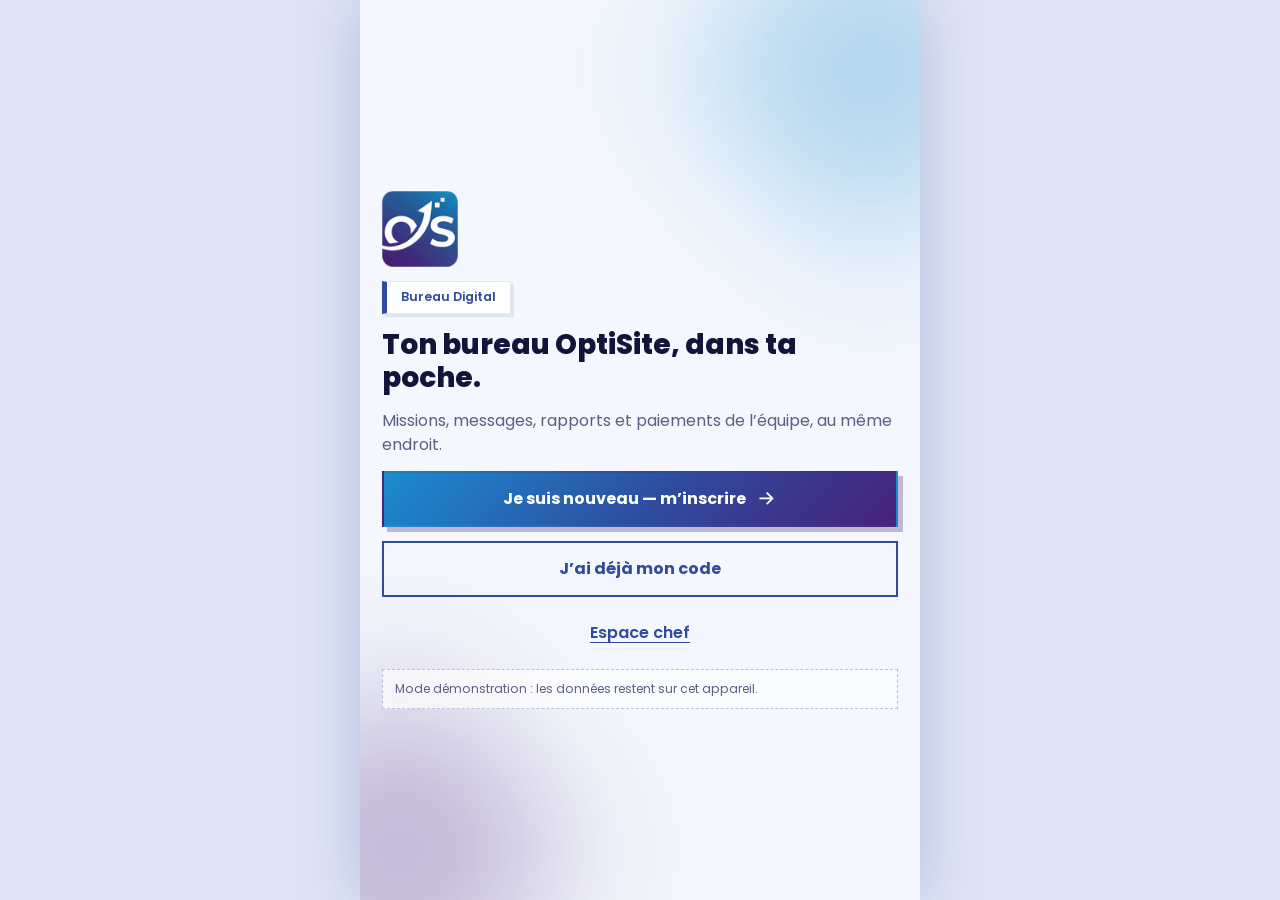
==== bureau.html @ 3567a72a "Create bureau.html" ====
<!doctype html>
<html lang="fr">
<head>
<meta charset="utf-8">
<meta name="viewport" content="width=device-width, initial-scale=1, viewport-fit=cover">
<meta name="theme-color" content="#2f4a9e">
<meta name="apple-mobile-web-app-capable" content="yes">
<meta name="mobile-web-app-capable" content="yes">
<meta name="apple-mobile-web-app-status-bar-style" content="default">
<meta name="apple-mobile-web-app-title" content="Bureau">
<title>Bureau Digital — OptiSite</title>
<link rel="manifest" href="bureau-manifest.json">
<link rel="icon" type="image/png" href="icon-192.png">
<link rel="apple-touch-icon" href="apple-touch-icon.png">
<link rel="preconnect" href="https://fonts.googleapis.com">
<link rel="preconnect" href="https://fonts.gstatic.com" crossorigin>
<link href="https://fonts.googleapis.com/css2?family=Poppins:wght@400;500;600;700;800&display=swap" rel="stylesheet">
<style>
:root{
  --blue:#1b8ccf;--indigo:#2f4a9e;--purple:#47217a;--white:#fff;
  --bg:#f4f7fd;--text:#12153a;--muted:#5a6082;--line:#e3e8f4;
  --ok:#16a34a;--bad:#dc2626;--pink:#e11d48;
  --grad:linear-gradient(135deg,var(--blue) 0%,var(--indigo) 55%,var(--purple) 100%);
  --nav-h:64px;
}
*,*::before,*::after{box-sizing:border-box;margin:0;padding:0;border-radius:0!important;-webkit-tap-highlight-color:transparent}
html,body{height:100%}
body{font-family:"Poppins","Segoe UI",Arial,sans-serif;background:#dfe5f5;color:var(--text);line-height:1.5;overflow:hidden}
button,input,select,textarea{font:inherit;color:inherit}
button{cursor:pointer}
.hide{display:none!important}
svg.i{width:1.3em;height:1.3em;flex:0 0 auto;fill:none;stroke:currentColor;stroke-width:2;stroke-linecap:square;stroke-linejoin:miter}

/* ---------- Cadre de l'application ---------- */
#app{position:fixed;inset:0;max-width:560px;margin:0 auto;background:var(--bg);display:flex;flex-direction:column;overflow:hidden;box-shadow:0 0 60px rgba(47,74,158,.25)}
#root{flex:1;min-height:0;display:flex;flex-direction:column;position:relative}

/* ---------- Écrans d'accueil / connexion ---------- */
.auth{flex:1;overflow-y:auto;padding:28px 22px calc(28px + env(safe-area-inset-bottom));display:flex;flex-direction:column;position:relative}
.auth-in{position:relative;z-index:1;margin:auto 0;display:flex;flex-direction:column;gap:14px}
.mesh{position:absolute;inset:0;overflow:hidden;pointer-events:none}
.blob{position:absolute;filter:blur(70px);opacity:.3;transform:rotate(45deg);animation:float 10s ease-in-out infinite}
.b1{width:280px;height:280px;background:var(--blue);top:-70px;right:-90px}
.b2{width:260px;height:260px;background:var(--purple);bottom:-80px;left:-90px;animation-delay:-4s}
.logo-big{width:76px;height:76px}
.tag{display:inline-block;align-self:flex-start;padding:6px 14px;background:#fff;border:1px solid var(--line);border-left:5px solid var(--indigo);color:var(--indigo);font-weight:600;font-size:.78rem;box-shadow:3px 3px 0 rgba(47,74,158,.1)}
h1{font-size:1.75rem;line-height:1.2;font-weight:800}
.lead{color:var(--muted)}
.demo-note{font-size:.76rem;color:var(--muted);border:1px dashed #b6c0e0;padding:10px 12px;background:rgba(255,255,255,.7)}
.link-btn{background:none;border:0;color:var(--indigo);font-weight:600;padding:10px;text-decoration:underline;text-underline-offset:4px}
.back{align-self:flex-start;background:none;border:0;color:var(--muted);font-weight:600;display:flex;align-items:center;gap:6px;padding:4px 0}
.back svg{transform:rotate(180deg)}

/* ---------- Boutons ---------- */
.btn{position:relative;overflow:hidden;display:inline-flex;align-items:center;justify-content:center;gap:10px;min-height:54px;padding:14px 24px;font-weight:700;font-size:1rem;border:2px solid transparent;text-align:center;transition:transform .15s ease,box-shadow .15s ease,background-size .3s ease,color .25s ease}
.btn-block{width:100%}
.btn-primary{background:var(--grad);color:#fff;box-shadow:5px 5px 0 rgba(71,33,122,.3)}
.btn-ok{background:var(--ok);color:#fff;box-shadow:4px 4px 0 rgba(10,90,40,.3)}
.btn-no{background:#fff;color:var(--bad);border-color:var(--bad);box-shadow:4px 4px 0 rgba(220,38,38,.15)}
.btn-primary:active,.btn-ok:active,.btn-no:active{transform:translate(4px,4px);box-shadow:1px 1px 0 rgba(71,33,122,.3)}
.btn-outline{color:var(--indigo);border-color:var(--indigo);background:linear-gradient(var(--indigo),var(--indigo)) no-repeat left/0% 100%}
.btn-outline:active{background-size:100% 100%;color:#fff}
.btn[disabled]{opacity:.5;pointer-events:none}
.btn-sm{min-height:44px;padding:9px 16px;font-size:.88rem}
.rip{position:absolute;width:12px;height:12px;background:rgba(255,255,255,.55);transform:translate(-50%,-50%) scale(0);animation:rip .6s ease-out forwards;pointer-events:none}
.btn-outline .rip,.btn-no .rip,.opt .rip,.nav .rip{background:rgba(47,74,158,.22)}

/* ---------- Formulaires ---------- */
.field{display:grid;gap:6px;margin-bottom:12px}
.field label,.lbl{font-weight:600;font-size:.8rem;color:var(--muted)}
input,select,textarea{width:100%;padding:13px 14px;border:2px solid var(--line);background:#fff;font-size:16px;transition:border-color .2s,box-shadow .2s}
textarea{min-height:110px;resize:vertical}
input:focus,select:focus,textarea:focus{outline:0;border-color:var(--indigo);box-shadow:4px 4px 0 rgba(47,74,158,.15)}
.err{color:var(--bad);font-weight:600;font-size:.85rem;min-height:1.2em;margin-bottom:6px}
.note{font-size:.82rem;color:var(--muted)}
.seg{display:grid;grid-template-columns:1fr 1fr;gap:8px}
.seg label{position:relative;cursor:pointer}
.seg input{position:absolute;opacity:0;pointer-events:none}
.seg span{display:block;text-align:center;padding:12px;border:2px solid var(--line);background:#fff;font-weight:700;transition:all .2s}
.seg input:checked+span{border-color:var(--indigo);background:var(--grad);color:#fff;box-shadow:4px 4px 0 rgba(71,33,122,.25)}

/* ---------- Caméra ---------- */
.cam{position:relative;aspect-ratio:1/1;background:#0b0d24;overflow:hidden;box-shadow:8px 8px 0 rgba(47,74,158,.2);margin-bottom:12px}
.cam video,.cam img{width:100%;height:100%;object-fit:cover;display:block}
.cam video{transform:scaleX(-1)}
.cam::after{content:"";position:absolute;inset:14%;border:2px dashed rgba(255,255,255,.7);pointer-events:none}
.cam.done::after{display:none}
.steps{display:flex;gap:8px;margin-bottom:6px}
.steps i{flex:1;height:5px;background:var(--line)}
.steps i.on{background:var(--grad)}

/* ---------- Application : barre du haut, zone centrale, navigation ---------- */
.top{display:flex;align-items:center;gap:12px;padding:calc(10px + env(safe-area-inset-top)) 16px 10px;background:#fff;border-bottom:1px solid var(--line)}
.top img{width:36px;height:36px}
.top b{font-weight:800;font-size:1rem}
.top .chip{margin-left:auto;font-size:.7rem;font-weight:700;color:#fff;background:var(--grad);padding:4px 10px}
.top .icon-btn{background:none;border:0;color:var(--muted);padding:6px;display:grid;place-items:center}
.main{flex:1;min-height:0;overflow-y:auto;-webkit-overflow-scrolling:touch;padding:16px 16px 36px;position:relative}
.main.chatmode{padding:0;display:flex;flex-direction:column;overflow:hidden}
.nav{flex:none;position:relative;z-index:20;display:grid;grid-template-columns:repeat(5,1fr);background:#fff;border-top:1px solid var(--line);padding-bottom:env(safe-area-inset-bottom);box-shadow:0 -6px 24px rgba(47,74,158,.08)}
.nav button{position:relative;overflow:visible;border:0;background:none;height:var(--nav-h);display:flex;flex-direction:column;align-items:center;justify-content:center;gap:2px;font-size:.66rem;font-weight:600;color:var(--muted);transition:color .2s}
.nav button svg{width:1.55em;height:1.55em;transition:transform .2s}
.nav button.on{color:var(--indigo)}
.nav button.on svg{transform:translateY(-2px) scale(1.08)}
.nav button.on::before{content:"";position:absolute;top:0;left:22%;right:22%;height:3px;background:var(--grad);animation:grow .3s ease}
.nav button:active svg{transform:scale(.88)}
.plus-btn{width:54px;height:54px;margin-top:-26px;background:var(--grad);color:#fff;display:grid;place-items:center;box-shadow:4px 4px 0 rgba(71,33,122,.35);transition:transform .15s,box-shadow .15s}
.plus-btn svg{width:1.8em;height:1.8em}
.nav button:active .plus-btn{transform:translate(3px,3px);box-shadow:1px 1px 0 rgba(71,33,122,.35)}
.bn{position:absolute;top:7px;left:calc(50% + 6px);min-width:18px;height:18px;padding:0 5px;background:var(--pink);color:#fff;font-style:normal;font-size:.64rem;font-weight:700;display:grid;place-items:center;animation:pop .45s cubic-bezier(.2,1.6,.4,1)}

/* ---------- Contenu ---------- */
.hello{display:grid;gap:4px;margin-bottom:14px}
.h2{font-size:.95rem;font-weight:700;margin:20px 0 10px}
.card{background:#fff;border:1px solid var(--line);padding:16px;margin-bottom:14px;box-shadow:4px 4px 0 rgba(47,74,158,.08)}
.bal{background:var(--grad);color:#fff;border:0;box-shadow:8px 8px 0 rgba(71,33,122,.22)}
.bal .lbl{color:rgba(255,255,255,.85)}
.bal-row{display:grid;grid-template-columns:1fr 1fr;gap:12px;margin-top:6px}
.bal-row b{display:block;font-size:1.7rem;font-weight:800;line-height:1.2}
.bal-row small{color:rgba(255,255,255,.85);font-weight:600}
.two{display:grid;grid-template-columns:1fr 1fr;gap:12px}
.stat{margin:0;text-align:center;padding:14px 8px}
.stat b{display:block;font-size:1.6rem;font-weight:800;line-height:1.2}
.stat span{font-size:.76rem;color:var(--muted)}
.row{display:flex;align-items:center;gap:12px}
.grow{flex:1;min-width:0}
.grow b{display:block;overflow:hidden;text-overflow:ellipsis;white-space:nowrap}
small,.sm{color:var(--muted);font-size:.78rem}
.ava{flex:0 0 auto;display:grid;place-items:center;background:var(--grad);color:#fff;font-weight:700;overflow:hidden;box-shadow:3px 3px 0 rgba(47,74,158,.2)}
.ava img{width:100%;height:100%;object-fit:cover}
.act{display:flex;gap:12px;align-items:flex-start;background:#fff;border:1px solid var(--line);padding:12px;margin-bottom:8px}
.act>svg{color:var(--indigo);margin-top:2px}
.act p{font-size:.9rem;font-weight:500}
.act.new{border-left:4px solid var(--pink)}
.nw{margin-left:auto;font-style:normal;font-size:.66rem;font-weight:700;color:#fff;background:var(--pink);padding:2px 8px}
.pill{display:inline-block;padding:3px 10px;font-size:.7rem;font-weight:700;border-left:3px solid}
.p-todo{background:#eef2ff;color:var(--indigo);border-color:var(--indigo)}
.p-doing{background:#fff7ed;color:#c2410c;border-color:#ea580c}
.p-done{background:#ecfdf5;color:#15803d;border-color:var(--ok)}
.mission h3{font-size:1rem;margin:6px 0 4px}
.mission p{font-size:.88rem;color:var(--muted);margin-bottom:12px}
.btns{display:grid;grid-template-columns:1fr 1fr;gap:10px;margin-top:12px}
.empty{text-align:center;padding:30px 16px;color:var(--muted);border:1px dashed #b6c0e0;background:rgba(255,255,255,.6)}
.empty b{display:block;color:var(--text);margin-bottom:4px}
.grid2{display:grid;grid-template-columns:1fr 1fr;gap:12px;margin-bottom:14px}
.grid2 .stat{margin:0}
.list-row{display:flex;align-items:center;gap:12px;width:100%;text-align:left;background:#fff;border:1px solid var(--line);padding:12px;margin-bottom:8px;transition:transform .15s}
.list-row:active{transform:scale(.98)}
.list-row .cnt{margin-left:auto;background:var(--pink);color:#fff;font-size:.7rem;font-weight:700;padding:2px 8px}
.list-row .amt{margin-left:auto;text-align:right;font-weight:700;font-size:.82rem;color:var(--indigo)}
.rep{background:#fff;border:1px solid var(--line);padding:14px;margin-bottom:12px}
.rep p{font-size:.92rem;margin:8px 0}
.rep .ans{background:var(--bg);border-left:4px solid var(--indigo);padding:10px 12px;font-size:.88rem;margin-top:8px}
.rep form{display:grid;gap:8px;margin-top:8px}
.rep textarea{min-height:70px}

/* ---------- Discussion ---------- */
.chat-head{padding:10px 16px;background:#fff;border-bottom:1px solid var(--line);display:flex;align-items:center;gap:10px;font-weight:700}
.chat-head .back{padding:0}
.chat{flex:1;min-height:0;overflow-y:auto;padding:16px;display:flex;flex-direction:column;gap:8px}
.msg{max-width:82%;padding:10px 12px;font-size:.92rem;background:#fff;border:1px solid var(--line);animation:up .3s ease;word-wrap:break-word;overflow-wrap:anywhere}
.msg small{display:block;margin-top:4px;font-size:.66rem;opacity:.7;color:inherit}
.msg.me{align-self:flex-end;background:var(--grad);color:#fff;border-color:transparent}
.composer{display:flex;gap:8px;padding:10px 12px;background:#fff;border-top:1px solid var(--line)}
.composer input{flex:1;padding:12px}
.send{flex:0 0 50px;border:0;background:var(--grad);color:#fff;display:grid;place-items:center;box-shadow:3px 3px 0 rgba(71,33,122,.3)}
.send:active{transform:translate(2px,2px);box-shadow:1px 1px 0 rgba(71,33,122,.3)}

/* ---------- Feuille d'actions (+) ---------- */
.sheet-bg{position:absolute;inset:0;background:rgba(18,21,58,.55);opacity:0;pointer-events:none;transition:opacity .3s;z-index:40}
.sheet{position:absolute;left:0;right:0;bottom:0;background:#fff;padding:18px 16px calc(22px + env(safe-area-inset-bottom));transform:translateY(105%);transition:transform .38s cubic-bezier(.2,.7,.2,1);z-index:41;max-height:90%;overflow-y:auto;box-shadow:0 -20px 60px rgba(18,21,58,.3)}
.sheet-bg.open{opacity:1;pointer-events:auto}
.sheet.open{transform:none}
.sheet-top{display:flex;align-items:center;margin-bottom:14px}
.sheet-top h3{font-size:1.1rem;font-weight:800;flex:1}
.sheet-top button{background:var(--bg);border:0;width:40px;height:40px;display:grid;place-items:center}
.opt{position:relative;overflow:hidden;display:flex;align-items:center;gap:14px;width:100%;text-align:left;background:#fff;border:1px solid var(--line);padding:14px;margin-bottom:10px;box-shadow:4px 4px 0 rgba(47,74,158,.08);transition:transform .15s,box-shadow .15s}
.opt:active{transform:translate(3px,3px);box-shadow:1px 1px 0 rgba(47,74,158,.08)}
.opt .ico{width:46px;height:46px;background:var(--grad);color:#fff;display:grid;place-items:center;flex:0 0 auto;box-shadow:3px 3px 0 rgba(71,33,122,.25)}
.opt b{display:block;font-size:.98rem}
.opt small{display:block}

/* ---------- Notifications ---------- */
#toasts{position:absolute;top:calc(8px + env(safe-area-inset-top));left:10px;right:10px;z-index:80;display:grid;gap:8px;pointer-events:none}
.toast{background:#fff;border:1px solid var(--line);border-left:5px solid var(--indigo);padding:12px 14px;font-size:.88rem;font-weight:600;box-shadow:6px 6px 0 rgba(47,74,158,.2);transform:translateY(-130%);opacity:0;transition:transform .4s cubic-bezier(.2,.9,.3,1.2),opacity .3s}
.toast.in{transform:none;opacity:1}
.toast.err{border-left-color:var(--bad)}
.toast.ok{border-left-color:var(--ok)}
.toast.discord{background:#2b2d6e;color:#fff;border-color:#2b2d6e;border-left-color:#5865f2}
.toast.discord b{display:block;font-size:.66rem;letter-spacing:1.2px;text-transform:uppercase;opacity:.75;margin-bottom:2px}

/* ---------- Déblocage ---------- */
.unlock{position:fixed;inset:0;z-index:200;background:var(--grad);color:#fff;display:flex;flex-direction:column;align-items:center;justify-content:center;gap:10px;text-align:center;padding:24px;animation:fade .3s ease}
.unlock.out{opacity:0;transition:opacity .5s}
.u-box{width:96px;height:96px;background:#fff;color:var(--indigo);display:grid;place-items:center;box-shadow:10px 10px 0 rgba(0,0,0,.2);animation:pop .7s cubic-bezier(.2,1.6,.4,1)}
.u-box svg{width:3em;height:3em;stroke-width:3}
.unlock h2{font-size:1.6rem;font-weight:800;margin-top:14px}

/* ---------- Animations ---------- */
.js .rv{opacity:0}
.rv.in{animation:up .65s cubic-bezier(.2,.7,.2,1) both;animation-delay:var(--d,0ms)}
.rv.static{animation:none!important;opacity:1}
.w{display:inline-block;opacity:0;transform:translateY(.7em);animation:wordIn .6s cubic-bezier(.2,.7,.2,1) forwards;animation-delay:calc(var(--i)*70ms + 80ms)}
@keyframes up{from{opacity:0;transform:translateY(22px)}to{opacity:1;transform:none}}
@keyframes wordIn{to{opacity:1;transform:none}}
@keyframes pop{from{transform:scale(0)}to{transform:scale(1)}}
@keyframes grow{from{transform:scaleX(0)}to{transform:scaleX(1)}}
@keyframes fade{from{opacity:0}to{opacity:1}}
@keyframes float{0%,100%{transform:rotate(45deg) translateY(0)}50%{transform:rotate(45deg) translateY(-14px)}}
@keyframes rip{to{transform:translate(-50%,-50%) scale(26);opacity:0}}
@media (prefers-reduced-motion:reduce){*,*::before,*::after{animation:none!important;transition:none!important}.js .rv,.w{opacity:1;transform:none}}
</style>
</head>
<body>
<div id="app">
  <div id="root"></div>
  <div id="toasts" aria-live="polite"></div>
</div>

<script>
(function(){
'use strict';
document.documentElement.classList.add('js');

/* =====================================================================
   CONFIGURATION
   DEMO:true  -> les données restent dans le navigateur (localStorage).
   DEMO:false -> chaque action est envoyée à API_URL (Google Apps Script).
   ===================================================================== */
const CONFIG={
  DEMO:true,
  API_URL:'',
  DEPARTEMENTS:['Vente','Design','Support'],
  CHEF_CODE_DEMO:'chef2026',
  POLL_MS:5000
};

/* ---------- Utilitaires ---------- */
const KEY='bd_demo_v1',SESS='bd_session_v1';
const $=(s,r=document)=>r.querySelector(s);
const $$=(s,r=document)=>Array.from(r.querySelectorAll(s));
const esc=s=>String(s==null?'':s).replace(/[&<>"']/g,c=>({'&':'&amp;','<':'&lt;','>':'&gt;','"':'&quot;',"'":'&#39;'}[c]));
const uid=()=>Date.now().toString(36)+Math.random().toString(36).slice(2,6);
const now=()=>new Date().toISOString();
const fmtNum=n=>new Intl.NumberFormat('fr-FR',{maximumFractionDigits:2}).format(n);
const money=(n,d)=>fmtNum(n)+' '+d;
const fmtDate=iso=>{try{return new Date(iso).toLocaleString('fr-FR',{day:'numeric',month:'short',hour:'2-digit',minute:'2-digit'})}catch(e){return ''}};
const first=n=>String(n||'').split(' ')[0];
const initials=n=>String(n||'?').split(' ').filter(Boolean).slice(0,2).map(w=>w[0].toUpperCase()).join('');
const hash=s=>{let h=2166136261;for(const c of String(s)){h^=c.charCodeAt(0);h=Math.imul(h,16777619)}return(h>>>0).toString(16)};

/* ---------- Icônes ---------- */
const P={
  home:'M3 11l9-8 9 8M5 10v10h5v-6h4v6h5V10',
  list:'M9 6h11M9 12h11M9 18h11M4 6h.01M4 12h.01M4 18h.01',
  chat:'M21 12a8 8 0 0 1-11.5 7.2L4 20l1-4.6A8 8 0 1 1 21 12z',
  user:'M20 21v-2a4 4 0 0 0-4-4H8a4 4 0 0 0-4 4v2M12 11a4 4 0 1 0 0-8 4 4 0 0 0 0 8z',
  plus:'M12 5v14M5 12h14',
  team:'M17 21v-2a4 4 0 0 0-4-4H5a4 4 0 0 0-4 4v2M9 11a4 4 0 1 0 0-8 4 4 0 0 0 0 8zM23 21v-2a4 4 0 0 0-3-3.9M16 3.1a4 4 0 0 1 0 7.8',
  file:'M14 3H6a2 2 0 0 0-2 2v14a2 2 0 0 0 2 2h12a2 2 0 0 0 2-2V9zM14 3v6h6M8 13h8M8 17h8',
  grid:'M3 3h7v7H3zM14 3h7v7h-7zM14 14h7v7h-7zM3 14h7v7H3z',
  check:'M5 12l5 5L20 7',
  x:'M6 6l12 12M18 6L6 18',
  camera:'M23 19a2 2 0 0 1-2 2H3a2 2 0 0 1-2-2V8a2 2 0 0 1 2-2h4l2-3h6l2 3h4a2 2 0 0 1 2 2zM12 17a4 4 0 1 0 0-8 4 4 0 0 0 0 8z',
  send:'M22 2L11 13M22 2l-7 20-4-9-9-4z',
  wallet:'M3 7a2 2 0 0 1 2-2h14v4M3 7v10a2 2 0 0 0 2 2h16V9H5a2 2 0 0 1-2-2zM17 14h.01',
  out:'M9 21H5a2 2 0 0 1-2-2V5a2 2 0 0 1 2-2h4M16 17l5-5-5-5M21 12H9',
  down:'M21 15v4a2 2 0 0 1-2 2H5a2 2 0 0 1-2-2v-4M7 10l5 5 5-5M12 15V3',
  alert:'M10.3 3.9L1.8 18a2 2 0 0 0 1.7 3h17a2 2 0 0 0 1.7-3L13.7 3.9a2 2 0 0 0-3.4 0zM12 9v4M12 17h.01',
  go:'M5 12h14M13 6l6 6-6 6'
};
const ic=n=>'<svg class="i" viewBox="0 0 24 24"><path d="'+(P[n]||'')+'"/></svg>';
const KIND_ICON={pay:'wallet',mission:'list',msg:'chat',reply:'file',inscr:'user',rapport:'file'};

/* =====================================================================
   DONNÉES — mêmes colonnes que les onglets du Google Sheet
   ===================================================================== */
function seed(){
  const t=Date.now(),h=3600e3,d=24*h;
  const iso=ms=>new Date(t-ms).toISOString();
  return{
    membres:[
      {id:'m1',nom:'Grâce Mbuyi',departement:'Design',photo_url:'',code_hash:hash('1234'),statut:'valide',date_inscription:iso(9*d)},
      {id:'m2',nom:'Jonathan Kabeya',departement:'Vente',photo_url:'',code_hash:hash('1234'),statut:'valide',date_inscription:iso(5*d)},
      {id:'m3',nom:'Patrick Ilunga',departement:'Vente',photo_url:'',code_hash:hash('1234'),statut:'en_attente',date_inscription:iso(2*h)}
    ],
    missions:[
      {id:'t1',membre_id:'m1',titre:'Refaire la page d’accueil du client Bobokoli',description:'Version mobile en priorité, couleurs de la marque.',statut:'en_cours',date:iso(3*d)},
      {id:'t2',membre_id:'m1',titre:'Logo pour la boutique Kin Style',description:'Deux propositions à envoyer au client.',statut:'terminee',date:iso(7*d)},
      {id:'t3',membre_id:'m2',titre:'Contacter 10 restaurants à Gombe',description:'Présenter l’offre site + commande en ligne.',statut:'a_faire',date:iso(1*d)}
    ],
    messages:[
      {id:'g1',membre_id:'m1',de:'chef',texte:'Bienvenue dans l’équipe ! Tes missions sont dans l’onglet Missions.',lu:true,date:iso(8*d)},
      {id:'g2',membre_id:'m1',de:'chef',texte:'N’oublie pas d’envoyer ton rapport vendredi.',lu:false,date:iso(4*h)},
      {id:'g3',membre_id:'m2',de:'membre',texte:'Bonjour chef, j’ai un souci avec le lien d’inscription d’un client.',lu:false,date:iso(1*h)}
    ],
    rapports:[
      {id:'r1',membre_id:'m2',texte:'10 restaurants contactés, 3 sont intéressés. Je relance demain.',date:iso(6*h),reponse_chef:''}
    ],
    paiements:[
      {id:'p1',membre_id:'m1',montant:50000,devise:'CDF',note:'Acompte logo',date:iso(6*d)},
      {id:'p2',membre_id:'m1',montant:20,devise:'USD',note:'Bonus',date:iso(2*d)},
      {id:'p3',membre_id:'m2',montant:120000,devise:'CDF',note:'Commission de la semaine',date:iso(3*d)}
    ]
  };
}
const store={
  load(){try{const s=localStorage.getItem(KEY);if(s)return JSON.parse(s)}catch(e){}const d=seed();store.save(d);return d},
  save(d){try{localStorage.setItem(KEY,JSON.stringify(d))}catch(e){toast('Stockage plein : la photo est peut-être trop lourde.','err')}}
};

/* ---------- Couche API : démo (localStorage) ou Apps Script ---------- */
async function remote(action,data){
  const r=await fetch(CONFIG.API_URL,{method:'POST',headers:{'Content-Type':'text/plain;charset=utf-8'},body:JSON.stringify(Object.assign({action:action},data))});
  return r.json();
}
const api={};
const def=(name,fn)=>{api[name]=a=>CONFIG.DEMO?Promise.resolve().then(()=>fn(a||{})):remote(name,a||{})};
def('load',()=>store.load());
def('inscrire',a=>{
  const d=store.load();
  if(d.membres.some(m=>m.nom.toLowerCase()===a.nom.toLowerCase()))return{ok:false,error:'Ce nom est déjà utilisé.'};
  const m={id:'m'+uid(),nom:a.nom,departement:a.departement,photo_url:a.photo,code_hash:hash(a.code),statut:'en_attente',date_inscription:now()};
  d.membres.push(m);store.save(d);return{ok:true,id:m.id};
});
def('connexion',a=>{
  const d=store.load();
  const m=d.membres.find(x=>x.nom.toLowerCase()===String(a.nom).trim().toLowerCase()&&x.code_hash===hash(a.code));
  return m?{ok:true,id:m.id}:{ok:false,error:'Nom ou code incorrect.'};
});
def('connexionChef',a=>a.code===CONFIG.CHEF_CODE_DEMO?{ok:true}:{ok:false,error:'Code chef incorrect.'});
def('decider',a=>{const d=store.load();const m=d.membres.find(x=>x.id===a.id);if(m){m.statut=a.statut;store.save(d)}return{ok:true}});
def('envoyerMessage',a=>{const d=store.load();d.messages.push({id:'g'+uid(),membre_id:a.membre_id,de:a.de,texte:a.texte,lu:false,date:now()});store.save(d);return{ok:true}});
def('marquerLus',a=>{const d=store.load();let n=0;d.messages.forEach(m=>{if(m.membre_id===a.membre_id&&m.de===a.de&&!m.lu){m.lu=true;n++}});if(n)store.save(d);return{ok:true}});
def('envoyerRapport',a=>{const d=store.load();d.rapports.push({id:'r'+uid(),membre_id:a.membre_id,texte:a.texte,date:now(),reponse_chef:''});store.save(d);return{ok:true}});
def('repondreRapport',a=>{const d=store.load();const r=d.rapports.find(x=>x.id===a.id);if(r){r.reponse_chef=a.texte;store.save(d)}return{ok:true}});
def('ajouterPaiement',a=>{const d=store.load();d.paiements.push({id:'p'+uid(),membre_id:a.membre_id,montant:Number(a.montant),devise:a.devise,note:a.note||'',date:now()});store.save(d);return{ok:true}});
def('ajouterMission',a=>{const d=store.load();a.membres.forEach(id=>d.missions.push({id:'t'+uid(),membre_id:id,titre:a.titre,description:a.description||'',statut:'a_faire',date:now()}));store.save(d);return{ok:true}});
def('majMission',a=>{const d=store.load();const m=d.missions.find(x=>x.id===a.id);if(m){m.statut=a.statut;store.save(d)}return{ok:true}});

/* ---------- Message Discord (simulé en démo) ---------- */
function discord(text){toast(text,'discord')}

/* =====================================================================
   ÉTAT
   ===================================================================== */
const S={screen:'welcome',role:null,uid:null,tab:'home',thread:null,sheet:null,data:null,sig:'',evIds:null,reg:null,stream:null,installEvt:null,busy:false};
const D=()=>S.data;
const member=id=>D().membres.find(m=>m.id===id);
const validMembers=()=>D().membres.filter(m=>m.statut==='valide');
function balance(id){return D().paiements.filter(p=>p.membre_id===id).reduce((a,p)=>{a[p.devise]=(a[p.devise]||0)+Number(p.montant);return a},{CDF:0,USD:0})}
function totalPaid(){return D().paiements.reduce((a,p)=>{a[p.devise]=(a[p.devise]||0)+Number(p.montant);return a},{CDF:0,USD:0})}
const isChef=()=>S.role==='chef';
const isChat=()=>isChef()?(S.tab==='inbox'&&!!S.thread):S.tab==='messages';
const threadId=()=>isChef()?S.thread:S.uid;
function seenKey(){return 'bd_seen_'+(isChef()?'chef':S.uid)}
function getSeen(){try{return new Set(JSON.parse(localStorage.getItem(seenKey())||'[]'))}catch(e){return new Set()}}

/* ---------- Événements (activité + toasts + pastilles) ---------- */
function eventsMember(){
  const id=S.uid,d=D(),ev=[];
  d.paiements.filter(p=>p.membre_id===id).forEach(p=>ev.push({id:'p'+p.id,kind:'pay',date:p.date,text:'Paiement enregistré : '+money(p.montant,p.devise)+(p.note?' — '+p.note:'')}));
  d.missions.filter(m=>m.membre_id===id).forEach(m=>ev.push({id:'t'+m.id,kind:'mission',date:m.date,text:'Mission : '+m.titre}));
  d.messages.filter(m=>m.membre_id===id&&m.de==='chef').forEach(m=>ev.push({id:'g'+m.id,kind:'msg',date:m.date,text:'Message du chef : '+m.texte,unread:!m.lu}));
  d.rapports.filter(r=>r.membre_id===id&&r.reponse_chef).forEach(r=>ev.push({id:'r'+r.id,kind:'reply',date:r.date,text:'Le chef a répondu à ton rapport'}));
  return ev.sort((a,b)=>b.date.localeCompare(a.date));
}
function eventsChef(){
  const d=D(),ev=[];
  d.membres.filter(m=>m.statut==='en_attente').forEach(m=>ev.push({id:'i'+m.id,kind:'inscr',date:m.date_inscription,text:'Nouvelle inscription : '+m.nom+' ('+m.departement+')'}));
  d.messages.filter(m=>m.de==='membre').forEach(m=>{const x=member(m.membre_id);ev.push({id:'g'+m.id,kind:'msg',date:m.date,text:(x?x.nom:'Un membre')+' vous a écrit',unread:!m.lu})});
  d.rapports.forEach(r=>{const x=member(r.membre_id);ev.push({id:'r'+r.id,kind:'rapport',date:r.date,text:'Nouveau rapport de '+(x?x.nom:'?')})});
  return ev.sort((a,b)=>b.date.localeCompare(a.date));
}
const events=()=>isChef()?eventsChef():eventsMember();
const isNew=(e,seen)=>e.kind==='msg'?!!e.unread:!seen.has(e.id);
function badges(){
  const d=D(),seen=getSeen();
  if(isChef()){
    return{dash:d.membres.filter(m=>m.statut==='en_attente').length,inbox:d.messages.filter(m=>m.de==='membre'&&!m.lu).length,reports:d.rapports.filter(r=>!r.reponse_chef).length};
  }
  return{home:eventsMember().filter(e=>e.kind!=='msg'&&!seen.has(e.id)).length,messages:d.messages.filter(m=>m.membre_id===S.uid&&m.de==='chef'&&!m.lu).length};
}
function markSeen(){try{localStorage.setItem(seenKey(),JSON.stringify(events().map(e=>e.id)))}catch(e){}}

/* =====================================================================
   COMPOSANTS
   ===================================================================== */
function ava(m,size){
  const s=size||44;
  const inner=m&&m.photo_url?'<img alt="" src="'+esc(m.photo_url)+'">':esc(initials(m?m.nom:'?'));
  return '<span class="ava" style="width:'+s+'px;height:'+s+'px;font-size:'+Math.round(s*.36)+'px">'+inner+'</span>';
}
const pill=s=>s==='terminee'?'<span class="pill p-done">Terminée</span>':s==='en_cours'?'<span class="pill p-doing">En cours</span>':'<span class="pill p-todo">À faire</span>';
const empty=(t,s)=>'<div class="empty rv"><b>'+esc(t)+'</b>'+esc(s||'')+'</div>';

function toast(text,kind,ms){
  const w=$('#toasts');if(!w)return;
  const t=document.createElement('div');
  t.className='toast '+(kind||'info');
  t.innerHTML=(kind==='discord'?'<b>Discord · démo</b>':'')+'<span>'+esc(text)+'</span>';
  w.appendChild(t);
  requestAnimationFrame(()=>requestAnimationFrame(()=>t.classList.add('in')));
  setTimeout(()=>{t.classList.remove('in');setTimeout(()=>t.remove(),450)},ms||(kind==='discord'?3800:3000));
}
function unlockFx(){
  const o=document.createElement('div');
  o.className='unlock';
  o.innerHTML='<div class="u-box">'+ic('check')+'</div><h2>Accès débloqué</h2><p>Bienvenue dans l’équipe !</p>';
  document.body.appendChild(o);
  setTimeout(()=>o.classList.add('out'),1800);
  setTimeout(()=>o.remove(),2400);
  try{navigator.vibrate&&navigator.vibrate([60,40,60])}catch(e){}
}

/* ---------- Effets : mots, apparition, compteurs ---------- */
function split(el){
  const txt=el.textContent;el.textContent='';
  txt.split(' ').forEach((w,i)=>{const s=document.createElement('span');s.className='w';s.style.setProperty('--i',i);s.textContent=w;el.appendChild(s);el.appendChild(document.createTextNode(' '))});
}
function countUp(el){
  const to=Number(el.dataset.count)||0;
  if(el.dataset.static==='1'||to===0){el.textContent=fmtNum(to);return}
  const t0=performance.now(),dur=900;
  (function step(t){const k=Math.min(1,(t-t0)/dur),e=1-Math.pow(1-k,3);el.textContent=fmtNum(to*e);if(k<1)requestAnimationFrame(step)})(t0);
}
function after(root,animate){
  $$('.rv',root).forEach((e,i)=>{
    if(!animate){e.classList.add('in','static');return}
    e.style.setProperty('--d',Math.min(i,10)*60+'ms');
    requestAnimationFrame(()=>e.classList.add('in'));
  });
  $$('[data-split]',root).forEach(el=>{if(animate)split(el)});
  $$('[data-count]',root).forEach(el=>{if(!animate)el.dataset.static='1';countUp(el)});
  const c=$('.chat',root);if(c)c.scrollTop=c.scrollHeight;
}
function snapInputs(){
  const a=document.activeElement;
  return{vals:$$('[data-keep]').map(i=>[i.id,i.value]),focus:a&&a.id&&a.hasAttribute('data-keep')?a.id:null};
}
function restoreInputs(s){
  s.vals.forEach(p=>{const i=document.getElementById(p[0]);if(i)i.value=p[1]});
  if(s.focus){const i=document.getElementById(s.focus);if(i){try{i.focus({preventScroll:true})}catch(e){i.focus()}}}
}

/* =====================================================================
   ÉCRANS D'ENTRÉE
   ===================================================================== */
function vWelcome(){
  return '<div class="auth"><div class="mesh"><i class="blob b1"></i><i class="blob b2"></i></div><div class="auth-in">'
   +'<img class="logo-big rv" src="icon-192.png" alt="OptiSite">'
   +'<span class="tag rv">Bureau Digital</span>'
   +'<h1 data-split>Ton bureau OptiSite, dans ta poche.</h1>'
   +'<p class="lead rv">Missions, messages, rapports et paiements de l’équipe, au même endroit.</p>'
   +'<button class="btn btn-primary btn-block rv" data-act="go-register">Je suis nouveau — m’inscrire '+ic('go')+'</button>'
   +'<button class="btn btn-outline btn-block rv" data-act="go-login">J’ai déjà mon code</button>'
   +'<button class="link-btn rv" data-act="go-chef">Espace chef</button>'
   +'<p class="demo-note rv">Mode démonstration : les données restent sur cet appareil.</p>'
   +'</div></div>';
}
function vLogin(chef){
  return '<div class="auth"><div class="mesh"><i class="blob b1"></i><i class="blob b2"></i></div><div class="auth-in">'
   +'<button class="back" data-act="go-welcome">'+ic('go')+' Retour</button>'
   +'<span class="tag">'+(chef?'Espace chef':'Connexion')+'</span>'
   +'<h1 data-split>'+(chef?'Bonjour chef.':'Content de te revoir.')+'</h1>'
   +'<form data-form="'+(chef?'login-chef':'login')+'" autocomplete="off">'
   +(chef?'':'<div class="field"><label for="ln">Ton nom</label><input id="ln" name="nom" required autocomplete="off" placeholder="Nom et prénom"></div>')
   +'<div class="field"><label for="lc">'+(chef?'Code chef':'Ton code d’accès')+'</label><input id="lc" name="code" type="password" inputmode="'+(chef?'text':'numeric')+'" required autocomplete="off" placeholder="••••"></div>'
   +'<div class="err" id="err"></div>'
   +'<button class="btn btn-primary btn-block">Entrer '+ic('go')+'</button></form>'
   +'<p class="demo-note">'+(chef?'Démo — code chef : <b>'+esc(CONFIG.CHEF_CODE_DEMO)+'</b>':'Démo — <b>Jonathan Kabeya</b> ou <b>Grâce Mbuyi</b>, code <b>1234</b>')+'</p>'
   +'</div></div>';
}
function vRegister(){
  const r=S.reg;
  const bar='<div class="steps"><i class="on"></i><i class="'+(r.step===2?'on':'')+'"></i></div>';
  if(r.step===1){
    return '<div class="auth"><div class="mesh"><i class="blob b1"></i><i class="blob b2"></i></div><div class="auth-in">'
     +'<button class="back" data-act="go-welcome">'+ic('go')+' Retour</button>'+bar
     +'<h1 data-split>Rejoins l’équipe OptiSite.</h1>'
     +'<p class="lead">Étape 1 sur 2 — tes informations.</p>'
     +'<form data-form="reg-next" autocomplete="off">'
     +'<div class="field"><label for="rn">Nom et prénom</label><input id="rn" name="nom" required maxlength="50" value="'+esc(r.nom)+'" placeholder="Ex. Marie Kalala"></div>'
     +'<div class="field"><label for="rd">Département</label><select id="rd" name="departement">'+CONFIG.DEPARTEMENTS.map(x=>'<option'+(x===r.departement?' selected':'')+'>'+esc(x)+'</option>').join('')+'</select></div>'
     +'<div class="field"><label for="rc">Choisis un code (4 à 6 chiffres)</label><input id="rc" name="code" type="password" inputmode="numeric" pattern="[0-9]{4,6}" maxlength="6" required value="'+esc(r.code)+'" placeholder="••••"></div>'
     +'<div class="err" id="err"></div>'
     +'<button class="btn btn-primary btn-block">Continuer '+ic('go')+'</button></form>'
     +'</div></div>';
  }
  return '<div class="auth"><div class="mesh"><i class="blob b1"></i><i class="blob b2"></i></div><div class="auth-in">'
   +'<button class="back" data-act="reg-back">'+ic('go')+' Retour</button>'+bar
   +'<h1 data-split>Ta photo, en direct.</h1>'
   +'<p class="lead">Étape 2 sur 2 — regarde la caméra, le chef verra cette photo.</p>'
   +'<div class="cam'+(r.photo?' done':'')+'">'+(r.photo?'<img alt="Ta photo" src="'+esc(r.photo)+'">':'<video id="cam" autoplay playsinline muted></video>')+'</div>'
   +'<div class="note" id="camMsg"></div>'
   +(r.photo
     ?'<div class="btns"><button class="btn btn-outline" data-act="cam-retake">Reprendre</button><button class="btn btn-primary" data-act="reg-submit" id="subBtn">Envoyer</button></div>'
     :'<button class="btn btn-primary btn-block" data-act="cam-snap">'+ic('camera')+' Prendre la photo</button>'
      +'<label class="btn btn-outline btn-block hide" id="camFallback" style="margin-top:10px">Ouvrir l’appareil photo<input type="file" accept="image/*" capture="user" id="camFile" hidden></label>')
   +'<div class="err" id="err" style="margin-top:8px"></div>'
   +'</div></div>';
}
function vPending(){
  const m=S.data&&member(S.uid);
  return '<div class="auth"><div class="mesh"><i class="blob b1"></i><i class="blob b2"></i></div><div class="auth-in">'
   +'<div class="rv" style="align-self:flex-start">'+ava(m,84)+'</div>'
   +'<span class="tag rv">Dossier envoyé</span>'
   +'<h1 data-split>'+(m?esc(first(m.nom))+', ':'')+'ton inscription est en attente.</h1>'
   +'<p class="lead rv">Le chef a reçu ta photo et tes informations sur Discord. Dès qu’il accepte, ton espace de travail se débloque ici automatiquement.</p>'
   +'<button class="btn btn-primary btn-block rv" data-act="pending-check">Vérifier mon statut</button>'
   +'<button class="link-btn rv" data-act="logout">Quitter</button>'
   +'</div></div>';
}

/* =====================================================================
   COQUE DE L'APPLICATION
   ===================================================================== */
const NAV_MEMBER=[{k:'home',l:'Accueil',i:'home'},{k:'missions',l:'Missions',i:'list'},{k:'plus'},{k:'messages',l:'Messages',i:'chat'},{k:'profil',l:'Profil',i:'user'}];
const NAV_CHEF=[{k:'dash',l:'Tableau',i:'grid'},{k:'team',l:'Équipe',i:'team'},{k:'plus'},{k:'inbox',l:'Messages',i:'chat'},{k:'reports',l:'Rapports',i:'file'}];

function renderApp(){
  $('#root').innerHTML='<div class="top"><img src="icon-192.png" alt=""><b>Bureau Digital</b><span class="chip">'+(isChef()?'CHEF':'ÉQUIPE')+'</span>'
    +(isChef()?'<button class="icon-btn" data-act="logout" aria-label="Quitter">'+ic('out')+'</button>':'')+'</div>'
    +'<main class="main" id="main"></main><nav class="nav" id="nav"></nav>'
    +'<div class="sheet-bg" id="sheetBg" data-act="sheet-close"></div><div class="sheet" id="sheet"></div>';
  renderNav();renderMain(false);
}
function renderNav(){
  const items=isChef()?NAV_CHEF:NAV_MEMBER,b=badges();
  $('#nav').innerHTML=items.map(it=>it.k==='plus'
    ?'<button data-act="plus" aria-label="Actions"><span class="plus-btn">'+ic('plus')+'</span></button>'
    :'<button data-act="tab" data-tab="'+it.k+'" class="'+(S.tab===it.k?'on':'')+'">'+ic(it.i)+'<span>'+it.l+'</span>'+(b[it.k]?'<em class="bn">'+(b[it.k]>9?'9+':b[it.k])+'</em>':'')+'</button>'
  ).join('');
}
function renderMain(silent){
  const el=$('#main');if(!el)return;
  const snap=silent?snapInputs():null;
  const keepScroll=silent?el.scrollTop:0;
  el.className='main'+(isChat()?' chatmode':'');
  const fn=V[(isChef()?'c_':'m_')+S.tab];
  el.innerHTML=fn?fn():'';
  if(snap)restoreInputs(snap);
  after(el,!silent);
  if(silent&&!isChat())el.scrollTop=keepScroll;
  if(!isChef()&&S.tab==='home'){markSeen();renderNav()}
  if(isChat()){
    const who=isChef()?'membre':'chef',id=threadId();
    const n=D().messages.filter(m=>m.membre_id===id&&m.de===who&&!m.lu).length;
    if(n)api.marquerLus({membre_id:id,de:who}).then(()=>refresh(false));
  }
}

/* ---------- Vues ---------- */
const V={};
function activityList(){
  const ev=events(),seen=getSeen();
  if(!ev.length)return empty('Rien pour le moment','Tes missions et paiements apparaîtront ici.');
  return ev.slice(0,8).map(e=>{const n=isNew(e,seen);return '<div class="act rv'+(n?' new':'')+'">'+ic(KIND_ICON[e.kind]||'alert')+'<div><p>'+esc(e.text)+'</p><small>'+fmtDate(e.date)+'</small></div>'+(n?'<em class="nw">Nouveau</em>':'')+'</div>'}).join('');
}
V.m_home=function(){
  const me=member(S.uid),b=balance(S.uid),d=D();
  const todo=d.missions.filter(m=>m.membre_id===S.uid&&m.statut!=='terminee').length;
  const nr=d.rapports.filter(r=>r.membre_id===S.uid).length;
  return '<div class="hello rv"><span class="tag">'+esc(me.departement)+'</span><h1 data-split>Bonjour '+esc(first(me.nom))+' !</h1></div>'
   +'<div class="card bal rv"><div class="lbl">Gagné avec l’agence</div><div class="bal-row"><div><b data-count="'+b.CDF+'">0</b><small>CDF</small></div><div><b data-count="'+b.USD+'">0</b><small>USD</small></div></div></div>'
   +'<div class="two rv"><div class="card stat"><b>'+todo+'</b><span>mission(s) à faire</span></div><div class="card stat"><b>'+nr+'</b><span>rapport(s) envoyé(s)</span></div></div>'
   +'<h2 class="h2 rv">Activité récente</h2>'+activityList();
};
V.m_missions=function(){
  const list=D().missions.filter(m=>m.membre_id===S.uid).sort((a,b)=>b.date.localeCompare(a.date));
  return '<div class="hello rv"><h1 data-split>Mes missions</h1></div>'
   +(list.length?list.map(m=>'<div class="card mission rv">'+pill(m.statut)+'<h3>'+esc(m.titre)+'</h3><p>'+esc(m.description)+'</p>'
     +(m.statut==='a_faire'?'<button class="btn btn-primary btn-sm btn-block" data-act="mission-start" data-id="'+esc(m.id)+'">Commencer</button>'
      :m.statut==='en_cours'?'<button class="btn btn-ok btn-sm btn-block" data-act="mission-done" data-id="'+esc(m.id)+'">'+ic('check')+' Marquer terminée</button>':'')
     +'<small style="display:block;margin-top:8px">Reçue le '+fmtDate(m.date)+'</small></div>').join('')
    :empty('Aucune mission pour l’instant','Le chef t’en enverra bientôt.'));
};
function chatView(title,backBtn){
  const id=threadId();
  const list=D().messages.filter(m=>m.membre_id===id).sort((a,b)=>a.date.localeCompare(b.date));
  const mine=isChef()?'chef':'membre';
  return '<div class="chat-head">'+(backBtn?'<button class="back" data-act="back-thread">'+ic('go')+'</button>':'')+title+'</div>'
   +'<div class="chat">'+(list.length?list.map(m=>'<div class="msg'+(m.de===mine?' me':'')+'">'+esc(m.texte)+'<small>'+fmtDate(m.date)+'</small></div>').join(''):'<div class="empty"><b>Aucun message</b>Écris le premier.</div>')+'</div>'
   +'<form class="composer" data-form="send-msg" autocomplete="off"><input id="msgIn" data-keep name="texte" placeholder="Écris ton message…" maxlength="500" autocomplete="off"><button class="send" aria-label="Envoyer">'+ic('send')+'</button></form>';
}
V.m_messages=function(){return chatView('Chef OptiSite',false)};
V.m_profil=function(){
  const me=member(S.uid),pays=D().paiements.filter(p=>p.membre_id===S.uid).sort((a,b)=>b.date.localeCompare(a.date));
  const ios=/iphone|ipad|ipod/i.test(navigator.userAgent),standalone=window.matchMedia&&matchMedia('(display-mode: standalone)').matches;
  return '<div class="card rv"><div class="row">'+ava(me,72)+'<div class="grow"><b style="white-space:normal">'+esc(me.nom)+'</b><small>'+esc(me.departement)+' · membre depuis le '+fmtDate(me.date_inscription).split(',')[0]+'</small></div></div></div>'
   +'<h2 class="h2 rv">Mes paiements</h2>'
   +(pays.length?pays.map(p=>'<div class="act rv">'+ic('wallet')+'<div><p>'+esc(money(p.montant,p.devise))+'</p><small>'+esc(p.note||'Paiement')+' · '+fmtDate(p.date)+'</small></div></div>').join(''):empty('Aucun paiement enregistré','Ton solde est à 0 CDF.'))
   +(standalone?'':(S.installEvt?'<button class="btn btn-primary btn-block rv" style="margin-top:14px" data-act="install">'+ic('down')+' Installer l’application</button>'
     :ios?'<p class="demo-note rv" style="margin-top:14px">Pour installer : touche Partager puis « Sur l’écran d’accueil ».</p>':''))
   +'<button class="btn btn-outline btn-block rv" style="margin-top:12px" data-act="logout">'+ic('out')+' Me déconnecter</button>';
};

V.c_dash=function(){
  const d=D(),pend=d.membres.filter(m=>m.statut==='en_attente'),vals=validMembers(),t=totalPaid();
  const nrep=d.rapports.filter(r=>!r.reponse_chef).length,nmsg=d.messages.filter(m=>m.de==='membre'&&!m.lu).length;
  return '<div class="hello rv"><span class="tag">Espace chef</span><h1 data-split>Tableau de bord</h1></div>'
   +'<div class="grid2 rv"><div class="card stat"><b>'+vals.length+'</b><span>membres actifs</span></div><div class="card stat"><b>'+pend.length+'</b><span>à valider</span></div>'
   +'<div class="card stat"><b>'+nrep+'</b><span>rapports à lire</span></div><div class="card stat"><b>'+nmsg+'</b><span>messages non lus</span></div></div>'
   +'<div class="card bal rv"><div class="lbl">Total versé à l’équipe</div><div class="bal-row"><div><b data-count="'+t.CDF+'">0</b><small>CDF</small></div><div><b data-count="'+t.USD+'">0</b><small>USD</small></div></div></div>'
   +'<h2 class="h2 rv">Inscriptions à valider</h2>'
   +(pend.length?pend.map(m=>'<div class="card rv"><div class="row">'+ava(m,60)+'<div class="grow"><b>'+esc(m.nom)+'</b><small>'+esc(m.departement)+' · '+fmtDate(m.date_inscription)+'</small></div></div>'
     +'<div class="btns"><button class="btn btn-ok btn-sm" data-act="accept" data-id="'+esc(m.id)+'">'+ic('check')+' Accepter</button><button class="btn btn-no btn-sm" data-act="refuse" data-id="'+esc(m.id)+'">'+ic('x')+' Refuser</button></div></div>').join('')
    :empty('Aucune inscription en attente','Envoie le lien du bureau à tes nouveaux vendeurs.'));
};
V.c_team=function(){
  const vals=validMembers();
  return '<div class="hello rv"><h1 data-split>Mon équipe</h1></div>'
   +(vals.length?vals.map(m=>{const b=balance(m.id);return '<button class="list-row rv" data-act="open-member" data-id="'+esc(m.id)+'">'+ava(m,46)+'<div class="grow"><b>'+esc(m.nom)+'</b><small>'+esc(m.departement)+'</small></div><div class="amt">'+esc(fmtNum(b.CDF))+' CDF<br>'+esc(fmtNum(b.USD))+' USD</div></button>'}).join('')
    :empty('Aucun membre validé','Accepte une inscription pour commencer.'));
};
V.c_inbox=function(){
  if(S.thread){const m=member(S.thread);return chatView(m?esc(m.nom):'Membre',true)}
  const d=D(),vals=validMembers().map(m=>{
    const msgs=d.messages.filter(x=>x.membre_id===m.id).sort((a,b)=>b.date.localeCompare(a.date));
    return{m:m,last:msgs[0],unread:msgs.filter(x=>x.de==='membre'&&!x.lu).length};
  }).sort((a,b)=>(b.unread-a.unread)||String(b.last?b.last.date:'').localeCompare(String(a.last?a.last.date:'')));
  return '<div class="hello rv"><h1 data-split>Messages</h1></div>'
   +(vals.length?vals.map(r=>'<button class="list-row rv" data-act="open-thread" data-id="'+esc(r.m.id)+'">'+ava(r.m,46)+'<div class="grow"><b>'+esc(r.m.nom)+'</b><small>'+esc(r.last?r.last.texte.slice(0,48):'Aucun message')+'</small></div>'+(r.unread?'<span class="cnt">'+r.unread+'</span>':'')+'</button>').join('')
    :empty('Aucune conversation','Les membres validés apparaîtront ici.'));
};
V.c_reports=function(){
  const list=D().rapports.slice().sort((a,b)=>b.date.localeCompare(a.date));
  return '<div class="hello rv"><h1 data-split>Rapports</h1></div>'
   +(list.length?list.map(r=>{const m=member(r.membre_id);return '<div class="rep rv"><div class="row">'+ava(m,38)+'<div class="grow"><b>'+esc(m?m.nom:'?')+'</b><small>'+fmtDate(r.date)+'</small></div></div><p>'+esc(r.texte)+'</p>'
     +(r.reponse_chef?'<div class="ans"><small>Ta réponse</small><br>'+esc(r.reponse_chef)+'</div>'
      :'<form data-form="reply-report" data-id="'+esc(r.id)+'"><textarea id="rr_'+esc(r.id)+'" data-keep name="texte" placeholder="Ta réponse…" required maxlength="500"></textarea><button class="btn btn-primary btn-sm">Répondre</button></form>')+'</div>'}).join('')
    :empty('Aucun rapport','Les rapports de l’équipe arriveront ici.'));
};

/* =====================================================================
   FEUILLE D'ACTIONS (+)
   ===================================================================== */
function openSheet(kind,o){S.sheet=Object.assign({kind:kind},o||{});$('#sheet').innerHTML=sheetHtml();$('#sheet').classList.add('open');$('#sheetBg').classList.add('open')}
function closeSheet(){S.sheet=null;const s=$('#sheet'),b=$('#sheetBg');if(s)s.classList.remove('open');if(b)b.classList.remove('open')}
const sheetTop=t=>'<div class="sheet-top"><h3>'+esc(t)+'</h3><button data-act="sheet-close" aria-label="Fermer">'+ic('x')+'</button></div>';
const opt=(act,kind,icn,t,s,extra)=>'<button class="opt" data-act="'+act+'"'+(kind?' data-kind="'+kind+'"':'')+(extra||'')+'><span class="ico">'+ic(icn)+'</span><span><b>'+esc(t)+'</b><small>'+esc(s)+'</small></span></button>';
function memberOptions(sel){return validMembers().map(m=>'<option value="'+esc(m.id)+'"'+(m.id===sel?' selected':'')+'>'+esc(m.nom)+'</option>').join('')}
function sheetHtml(){
  const k=S.sheet.kind;
  if(k==='menu'){
    return sheetTop('Que veux-tu faire ?')+(isChef()
      ?opt('sheet','paiement','wallet','Enregistrer un paiement','Mettre à jour le solde d’un membre (CDF ou USD)')
       +opt('sheet','mission','list','Envoyer une mission','À un membre ou à toute l’équipe')
       +opt('go-tab','','chat','Écrire à un membre','Ouvrir les messages',' data-tab="inbox"')
      :opt('sheet','rapport','file','Envoyer un rapport','Ton travail, ou un paiement reçu')
       +opt('sheet-pb','','alert','Signaler un problème','Le chef est prévenu tout de suite')
       +opt('go-tab','','chat','Écrire au chef','Ouvrir la discussion',' data-tab="messages"'));
  }
  if(k==='rapport'){
    const t=S.sheet.type||'Rapport de travail';
    return sheetTop(t==='Problème'?'Signaler un problème':'Envoyer un rapport')
     +'<form data-form="send-report" autocomplete="off"><div class="field"><label for="rt">Type</label><select id="rt" name="type">'
     +['Rapport de travail','Paiement reçu','Problème'].map(x=>'<option'+(x===t?' selected':'')+'>'+x+'</option>').join('')+'</select></div>'
     +'<div class="field"><label for="rx">Message</label><textarea id="rx" name="texte" required maxlength="800" placeholder="Décris ce que tu as fait, reçu ou rencontré…"></textarea></div>'
     +'<button class="btn btn-primary btn-block">'+ic('send')+' Envoyer au chef</button></form>';
  }
  if(k==='paiement'){
    return sheetTop('Enregistrer un paiement')
     +(validMembers().length?'<form data-form="pay" autocomplete="off"><div class="field"><label for="pm">Membre</label><select id="pm" name="membre">'+memberOptions(S.sheet.mid)+'</select></div>'
     +'<div class="field"><label for="pa">Montant</label><input id="pa" name="montant" type="number" inputmode="decimal" min="0" step="any" required placeholder="0"></div>'
     +'<div class="field"><label>Devise</label><div class="seg"><label><input type="radio" name="devise" value="CDF" checked><span>CDF</span></label><label><input type="radio" name="devise" value="USD"><span>USD</span></label></div></div>'
     +'<div class="field"><label for="pn">Note (facultatif)</label><input id="pn" name="note" maxlength="80" placeholder="Ex. Paie de la semaine"></div>'
     +'<button class="btn btn-primary btn-block">'+ic('check')+' Enregistrer le paiement</button></form>'
     :empty('Aucun membre validé','Accepte d’abord une inscription.'));
  }
  if(k==='mission'){
    return sheetTop('Envoyer une mission')
     +(validMembers().length?'<form data-form="mission" autocomplete="off"><div class="field"><label for="mm">Pour</label><select id="mm" name="membre"><option value="*">Toute l’équipe</option>'+memberOptions(S.sheet.mid)+'</select></div>'
     +'<div class="field"><label for="mt">Titre</label><input id="mt" name="titre" required maxlength="100" placeholder="Ex. Contacter 10 boutiques"></div>'
     +'<div class="field"><label for="md">Détails</label><textarea id="md" name="description" maxlength="400" placeholder="Explique ce qu’il faut faire…"></textarea></div>'
     +'<button class="btn btn-primary btn-block">'+ic('send')+' Envoyer la mission</button></form>'
     :empty('Aucun membre validé','Accepte d’abord une inscription.'));
  }
  if(k==='membre'){
    const m=member(S.sheet.id);if(!m)return sheetTop('Membre introuvable');
    const b=balance(m.id),d=D();
    const pays=d.paiements.filter(p=>p.membre_id===m.id).sort((a,c)=>c.date.localeCompare(a.date)).slice(0,5);
    const ms=d.missions.filter(x=>x.membre_id===m.id).sort((a,c)=>c.date.localeCompare(a.date)).slice(0,5);
    return sheetTop('Fiche membre')
     +'<div class="row" style="margin-bottom:14px">'+ava(m,64)+'<div class="grow"><b style="white-space:normal">'+esc(m.nom)+'</b><small>'+esc(m.departement)+'</small></div></div>'
     +'<div class="card bal"><div class="lbl">Solde</div><div class="bal-row"><div><b>'+esc(fmtNum(b.CDF))+'</b><small>CDF</small></div><div><b>'+esc(fmtNum(b.USD))+'</b><small>USD</small></div></div></div>'
     +'<div class="btns"><button class="btn btn-primary btn-sm" data-act="sheet" data-kind="paiement" data-mid="'+esc(m.id)+'">Payer</button><button class="btn btn-outline btn-sm" data-act="sheet" data-kind="mission" data-mid="'+esc(m.id)+'">Mission</button></div>'
     +'<h2 class="h2">Derniers paiements</h2>'+(pays.length?pays.map(p=>'<div class="act">'+ic('wallet')+'<div><p>'+esc(money(p.montant,p.devise))+'</p><small>'+esc(p.note||'Paiement')+' · '+fmtDate(p.date)+'</small></div></div>').join(''):'<p class="note">Aucun paiement.</p>')
     +'<h2 class="h2">Missions</h2>'+(ms.length?ms.map(x=>'<div class="act">'+ic('list')+'<div><p>'+esc(x.titre)+'</p><small>'+pill(x.statut)+'</small></div></div>').join(''):'<p class="note">Aucune mission.</p>');
  }
  return '';
}

/* =====================================================================
   CAMÉRA
   ===================================================================== */
function stopCam(){if(S.stream){S.stream.getTracks().forEach(t=>t.stop());S.stream=null}}
async function startCam(){
  stopCam();
  const v=$('#cam');if(!v)return;
  try{
    if(!navigator.mediaDevices||!navigator.mediaDevices.getUserMedia)throw new Error('nocam');
    S.stream=await navigator.mediaDevices.getUserMedia({video:{facingMode:'user',width:{ideal:720},height:{ideal:720}},audio:false});
    v.srcObject=S.stream;
    try{await v.play()}catch(e){}
  }catch(e){
    const m=$('#camMsg');if(m)m.textContent='Caméra indisponible ou refusée. Ouvre l’appareil photo avec le bouton ci-dessous.';
    const f=$('#camFallback');if(f)f.classList.remove('hide');
  }
}
function toJpeg(src,w,h,mirror){
  const size=480,c=document.createElement('canvas');c.width=c.height=size;
  const x=c.getContext('2d'),s=Math.min(w,h),sx=(w-s)/2,sy=(h-s)/2;
  if(mirror){x.translate(size,0);x.scale(-1,1)}
  x.drawImage(src,sx,sy,s,s,0,0,size,size);
  return c.toDataURL('image/jpeg',0.72);
}

/* =====================================================================
   NAVIGATION ENTRE ÉCRANS
   ===================================================================== */
function go(screen){
  if(S.screen==='register'&&screen!=='register')stopCam();
  S.screen=screen;
  renderScreen();
}
function renderScreen(){
  const r=$('#root');
  if(S.screen==='app'){renderApp();return}
  const map={welcome:vWelcome,register:vRegister,pending:vPending,login:()=>vLogin(false),chefLogin:()=>vLogin(true)};
  r.innerHTML=(map[S.screen]||vWelcome)();
  after(r,true);
  if(S.screen==='register'&&S.reg&&S.reg.step===2&&!S.reg.photo)startCam();
}
function saveSession(){try{localStorage.setItem(SESS,JSON.stringify({role:S.role,uid:S.uid}))}catch(e){}}
function clearSession(){try{localStorage.removeItem(SESS)}catch(e){}}
async function enterApp(role,id){
  S.role=role;S.uid=id;S.tab=role==='chef'?'dash':'home';S.thread=null;S.evIds=null;
  saveSession();
  S.data=await api.load();S.sig=JSON.stringify(S.data);
  S.evIds=new Set(events().map(e=>e.id));
  go('app');
}
function logout(){
  stopCam();clearSession();S.role=null;S.uid=null;S.evIds=null;S.sheet=null;S.thread=null;
  go('welcome');
}

/* =====================================================================
   ACTUALISATION (sondage toutes les 5 s)
   ===================================================================== */
async function refresh(force){
  let d;try{d=await api.load()}catch(e){return}
  const sig=JSON.stringify(d),changed=sig!==S.sig;
  S.sig=sig;S.data=d;
  if(S.screen==='pending'){
    const m=member(S.uid);
    if(m&&m.statut==='valide'){unlockFx();setTimeout(()=>enterApp('membre',S.uid),900)}
    else if(m&&m.statut==='refuse'){clearSession();go('welcome');toast('Ton inscription a été refusée.','err',4500)}
    return;
  }
  if(S.screen!=='app')return;
  if(!isChef()){
    const me=member(S.uid);
    if(!me||me.statut!=='valide'){logout();toast('Ton accès n’est plus actif.','err');return}
  }
  const ev=events();
  if(S.evIds){
    ev.filter(e=>!S.evIds.has(e.id)).forEach(e=>{
      if(e.kind==='msg'&&isChat()&&(isChef()?e.text.indexOf(member(S.thread)?member(S.thread).nom:'§')===0:true))return;
      toast(e.text.length>90?e.text.slice(0,90)+'…':e.text,'info');
      try{navigator.vibrate&&navigator.vibrate(80)}catch(x){}
    });
  }
  S.evIds=new Set(ev.map(e=>e.id));
  if(changed||force){renderNav();renderMain(true);if(S.sheet&&S.sheet.kind==='membre'){$('#sheet').innerHTML=sheetHtml()}}
}

/* =====================================================================
   ACTIONS (clics)
   ===================================================================== */
const A={
  'go-register':()=>{S.reg={step:1,nom:'',departement:CONFIG.DEPARTEMENTS[0],code:'',photo:''};go('register')},
  'go-login':()=>go('login'),
  'go-chef':()=>go('chefLogin'),
  'go-welcome':()=>go('welcome'),
  'reg-back':()=>{stopCam();S.reg.step=1;S.reg.photo='';go('register')},
  'cam-snap':()=>{
    const v=$('#cam');
    if(!v||!v.videoWidth){toast('La caméra n’est pas encore prête.','err');return}
    S.reg.photo=toJpeg(v,v.videoWidth,v.videoHeight,true);stopCam();renderScreen();
  },
  'cam-retake':()=>{S.reg.photo='';renderScreen()},
  'reg-submit':async el=>{
    if(S.busy)return;S.busy=true;el.disabled=true;
    const r=await api.inscrire({nom:S.reg.nom,departement:S.reg.departement,code:S.reg.code,photo:S.reg.photo});
    S.busy=false;
    if(!r.ok){el.disabled=false;const e=$('#err');if(e)e.textContent=r.error||'Erreur.';return}
    S.role='membre';S.uid=r.id;saveSession();S.data=await api.load();S.sig=JSON.stringify(S.data);
    discord('Nouvelle inscription : '+S.reg.nom+' ('+S.reg.departement+') — photo envoyée, en attente de validation');
    S.reg=null;go('pending');
  },
  'pending-check':async()=>{await refresh(true);if(S.screen==='pending')toast('Toujours en attente de validation.','info')},
  'logout':()=>logout(),
  'install':async()=>{if(S.installEvt){S.installEvt.prompt();try{await S.installEvt.userChoice}catch(e){}S.installEvt=null;renderMain(true)}},
  'tab':el=>{S.tab=el.dataset.tab;S.thread=null;closeSheet();renderNav();renderMain(false);const m=$('#main');if(m)m.scrollTop=0},
  'go-tab':el=>{closeSheet();S.tab=el.dataset.tab;S.thread=null;renderNav();renderMain(false)},
  'plus':()=>openSheet('menu'),
  'sheet':el=>openSheet(el.dataset.kind,{mid:el.dataset.mid}),
  'sheet-pb':()=>openSheet('rapport',{type:'Problème'}),
  'sheet-close':()=>closeSheet(),
  'mission-start':async el=>{await api.majMission({id:el.dataset.id,statut:'en_cours'});await refresh(true)},
  'mission-done':async el=>{
    const m=D().missions.find(x=>x.id===el.dataset.id);
    await api.majMission({id:el.dataset.id,statut:'terminee'});
    discord((member(S.uid).nom)+' a terminé la mission : '+(m?m.titre:''));
    toast('Bravo, mission terminée !','ok');await refresh(true);
  },
  'accept':async el=>{
    const m=member(el.dataset.id);
    await api.decider({id:el.dataset.id,statut:'valide'});
    toast((m?m.nom:'Le membre')+' est accepté. Son espace est débloqué.','ok');await refresh(true);
  },
  'refuse':async el=>{
    const m=member(el.dataset.id);
    if(!confirm('Refuser l’inscription de '+(m?m.nom:'ce membre')+' ?'))return;
    await api.decider({id:el.dataset.id,statut:'refuse'});
    toast('Inscription refusée.','info');await refresh(true);
  },
  'open-member':el=>openSheet('membre',{id:el.dataset.id}),
  'open-thread':el=>{S.thread=el.dataset.id;renderNav();renderMain(false)},
  'back-thread':()=>{S.thread=null;renderNav();renderMain(false)}
};
document.addEventListener('click',e=>{
  const t=e.target.closest('[data-act]');if(!t)return;
  const f=A[t.dataset.act];if(f){e.preventDefault();f(t,e)}
});

/* ---------- Formulaires ---------- */
const F={
  'login':async f=>{
    const r=await api.connexion({nom:f.elements.nom.value,code:f.elements.code.value});
    if(!r.ok){$('#err').textContent=r.error;return}
    S.uid=r.id;S.role='membre';
    S.data=await api.load();S.sig=JSON.stringify(S.data);
    const m=member(r.id);
    if(m.statut==='valide'){await enterApp('membre',r.id)}
    else if(m.statut==='en_attente'){saveSession();go('pending')}
    else{S.role=null;S.uid=null;$('#err').textContent='Ton inscription a été refusée.'}
  },
  'login-chef':async f=>{
    const r=await api.connexionChef({code:f.elements.code.value});
    if(!r.ok){$('#err').textContent=r.error;return}
    await enterApp('chef','chef');
  },
  'reg-next':async f=>{
    const nom=f.elements.nom.value.trim(),code=f.elements.code.value.trim();
    if(nom.length<2){$('#err').textContent='Écris ton nom complet.';return}
    if(!/^\d{4,6}$/.test(code)){$('#err').textContent='Le code doit avoir 4 à 6 chiffres.';return}
    Object.assign(S.reg,{nom:nom,code:code,departement:f.elements.departement.value,step:2,photo:''});
    go('register');
  },
  'send-msg':async f=>{
    const texte=f.elements.texte.value.trim();if(!texte)return;
    f.elements.texte.value='';
    const id=threadId();
    await api.envoyerMessage({membre_id:id,de:isChef()?'chef':'membre',texte:texte});
    if(!isChef())discord(member(S.uid).nom+' : '+texte);
    await refresh(true);
    const i=$('#msgIn');if(i)i.focus();
  },
  'send-report':async f=>{
    const type=f.elements.type.value,texte=f.elements.texte.value.trim();if(!texte)return;
    await api.envoyerRapport({membre_id:S.uid,texte:'['+type+'] '+texte});
    discord(member(S.uid).nom+' — '+type+' : '+texte);
    closeSheet();toast('Rapport envoyé au chef.','ok');await refresh(true);
  },
  'reply-report':async f=>{
    const texte=f.elements.texte.value.trim();if(!texte)return;
    await api.repondreRapport({id:f.dataset.id,texte:texte});
    toast('Réponse envoyée.','ok');await refresh(true);
  },
  'pay':async f=>{
    const montant=Number(f.elements.montant.value);
    if(!(montant>0)){toast('Entre un montant valide.','err');return}
    const m=member(f.elements.membre.value);
    await api.ajouterPaiement({membre_id:f.elements.membre.value,montant:montant,devise:f.elements.devise.value,note:f.elements.note.value.trim()});
    closeSheet();toast('Paiement de '+money(montant,f.elements.devise.value)+' enregistré pour '+(m?m.nom:'le membre')+'.','ok');await refresh(true);
  },
  'mission':async f=>{
    const ids=f.elements.membre.value==='*'?validMembers().map(m=>m.id):[f.elements.membre.value];
    await api.ajouterMission({membres:ids,titre:f.elements.titre.value.trim(),description:f.elements.description.value.trim()});
    closeSheet();toast('Mission envoyée à '+(ids.length>1?'toute l’équipe':member(ids[0]).nom)+'.','ok');await refresh(true);
  }
};
document.addEventListener('submit',async e=>{
  const f=e.target.closest('form[data-form]');if(!f)return;
  e.preventDefault();
  const h=F[f.dataset.form];if(!h)return;
  const btn=f.querySelector('button:not([type=button])');
  if(btn&&f.dataset.form!=='send-msg')btn.disabled=true;
  try{await h(f)}catch(err){toast('Une erreur est survenue. Réessaie.','err')}
  if(btn&&document.body.contains(btn))btn.disabled=false;
});
document.addEventListener('change',e=>{
  if(e.target.id!=='camFile'||!e.target.files[0])return;
  const img=new Image(),url=URL.createObjectURL(e.target.files[0]);
  img.onload=()=>{S.reg.photo=toJpeg(img,img.naturalWidth,img.naturalHeight,false);URL.revokeObjectURL(url);renderScreen()};
  img.src=url;
});

/* ---------- Effet d'onde au toucher ---------- */
document.addEventListener('pointerdown',e=>{
  const b=e.target.closest('.btn,.opt,.nav button');if(!b||b.disabled)return;
  const r=b.getBoundingClientRect(),i=document.createElement('i');
  i.className='rip';i.style.left=(e.clientX-r.left)+'px';i.style.top=(e.clientY-r.top)+'px';
  if(b.matches('.nav button'))b.style.overflow='hidden';
  b.appendChild(i);setTimeout(()=>i.remove(),650);
},{passive:true});

/* ---------- Installation PWA ---------- */
window.addEventListener('beforeinstallprompt',e=>{e.preventDefault();S.installEvt=e;if(S.screen==='app'&&!isChef()&&S.tab==='profil')renderMain(true)});
window.addEventListener('appinstalled',()=>{S.installEvt=null});
if('serviceWorker' in navigator&&(location.protocol==='https:'||location.hostname==='localhost')){
  window.addEventListener('load',()=>navigator.serviceWorker.register('bureau-sw.js',{scope:'./bureau.html'}).catch(()=>{}));
}

/* =====================================================================
   DÉMARRAGE
   ===================================================================== */
(async function init(){
  S.data=await api.load();S.sig=JSON.stringify(S.data);
  let ses=null;try{ses=JSON.parse(localStorage.getItem(SESS)||'null')}catch(e){}
  if(ses&&ses.role==='chef'){await enterApp('chef','chef')}
  else if(ses&&ses.role==='membre'){
    const m=member(ses.uid);
    if(m&&m.statut==='valide')await enterApp('membre',m.id);
    else if(m&&m.statut==='en_attente'){S.role='membre';S.uid=m.id;go('pending')}
    else{clearSession();go('welcome')}
  }else go('welcome');
  setInterval(()=>{if(!document.hidden)refresh(false)},CONFIG.POLL_MS);
  window.addEventListener('storage',e=>{if(e.key===KEY)refresh(false)});
  document.addEventListener('visibilitychange',()=>{if(!document.hidden)refresh(false)});
})();
})();
</script>
</body>
</html>
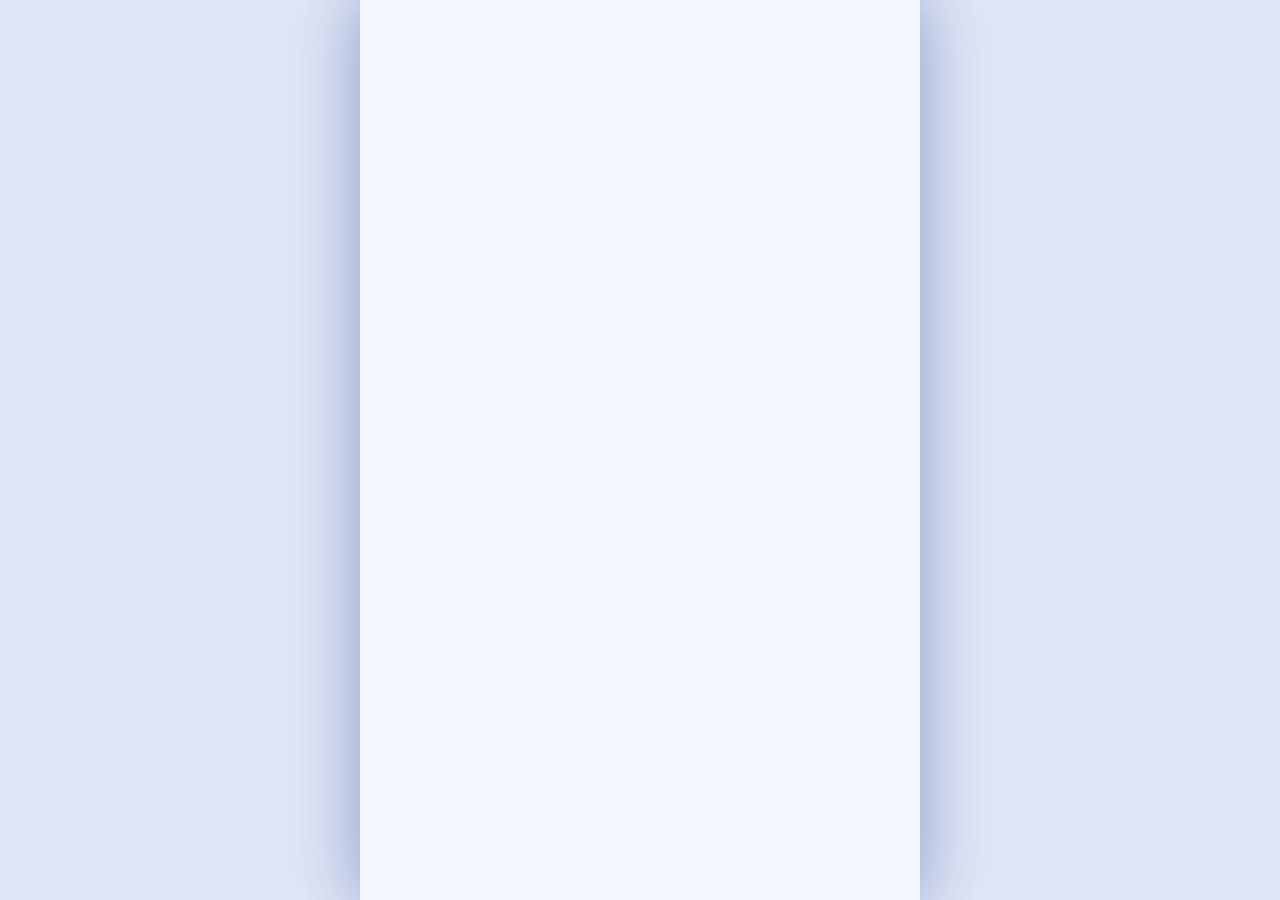
==== commit b1d5fd48: "Update bureau.html" ====
--- a/bureau.html
+++ b/bureau.html
@@ -189,6 +189,10 @@
 .toast.discord{background:#2b2d6e;color:#fff;border-color:#2b2d6e;border-left-color:#5865f2}
 .toast.discord b{display:block;font-size:.66rem;letter-spacing:1.2px;text-transform:uppercase;opacity:.75;margin-bottom:2px}
 
+/* ---------- Barre de chargement (appels au serveur) ---------- */
+#app.loading::before{content:"";position:absolute;top:0;left:0;height:4px;width:40%;background:var(--grad);z-index:90;animation:slide 1s ease-in-out infinite}
+@keyframes slide{0%{transform:translateX(-100%)}100%{transform:translateX(260%)}}
+
 /* ---------- Déblocage ---------- */
 .unlock{position:fixed;inset:0;z-index:200;background:var(--grad);color:#fff;display:flex;flex-direction:column;align-items:center;justify-content:center;gap:10px;text-align:center;padding:24px;animation:fade .3s ease}
 .unlock.out{opacity:0;transition:opacity .5s}
@@ -224,16 +228,17 @@
 
 /* =====================================================================
    CONFIGURATION
-   DEMO:true  -> les données restent dans le navigateur (localStorage).
-   DEMO:false -> chaque action est envoyée à API_URL (Google Apps Script).
+   API_URL vide  -> MODE DÉMO : les données restent dans le navigateur (localStorage).
+   API_URL rempli -> chaque action est envoyée à Google Apps Script (Sheet + Discord).
    ===================================================================== */
 const CONFIG={
-  DEMO:true,
-  API_URL:'',
+  API_URL:'https://script.google.com/macros/s/AKfycbzWf1vvNfWG8N-xrvruNVyHHKugUlNrfOTkqUPHGPvSjNqbB_jyGNpvNMnVgW6izXbzZg/exec', // adresse Apps Script (finit par /exec)
   DEPARTEMENTS:['Vente','Design','Support'],
   CHEF_CODE_DEMO:'chef2026',
-  POLL_MS:5000
-};
+  POLL_MS:5000,         // démo : contrôle toutes les 5 s
+  POLL_REMOTE_MS:30000  // en ligne : contrôle léger toutes les 30 s (économise le quota Apps Script)
+};
+CONFIG.DEMO=!CONFIG.API_URL;
 
 /* ---------- Utilitaires ---------- */
 const KEY='bd_demo_v1',SESS='bd_session_v1';
@@ -310,13 +315,25 @@
 };
 
 /* ---------- Couche API : démo (localStorage) ou Apps Script ---------- */
-async function remote(action,data){
-  const r=await fetch(CONFIG.API_URL,{method:'POST',headers:{'Content-Type':'text/plain;charset=utf-8'},body:JSON.stringify(Object.assign({action:action},data))});
-  return r.json();
+let pend=0;
+function bar(d){pend=Math.max(0,pend+d);const a=document.getElementById('app');if(a)a.classList.toggle('loading',pend>0)}
+async function remote(action,data,quiet){
+  if(!quiet)bar(1);
+  try{
+    const body=JSON.stringify(Object.assign({action:action,auth:S.auth},data));
+    const r=await fetch(CONFIG.API_URL,{method:'POST',headers:{'Content-Type':'text/plain;charset=utf-8'},body:body});
+    return await r.json();
+  }finally{if(!quiet)bar(-1)}
 }
 const api={};
 const def=(name,fn)=>{api[name]=a=>CONFIG.DEMO?Promise.resolve().then(()=>fn(a||{})):remote(name,a||{})};
-def('load',()=>store.load());
+api.load=async()=>{
+  if(CONFIG.DEMO)return store.load();
+  const r=await remote('load',{});
+  if(!r||!r.ok){const e=new Error((r&&r.error)||'load');e.auth=!!r&&r.error==='auth';throw e}
+  S.ver=r.v;return r.data;
+};
+api.ping=async()=>{const r=await remote('ping',{},true);return r&&r.ok?r.v:null};
 def('inscrire',a=>{
   const d=store.load();
   if(d.membres.some(m=>m.nom.toLowerCase()===a.nom.toLowerCase()))return{ok:false,error:'Ce nom est déjà utilisé.'};
@@ -339,12 +356,12 @@
 def('majMission',a=>{const d=store.load();const m=d.missions.find(x=>x.id===a.id);if(m){m.statut=a.statut;store.save(d)}return{ok:true}});
 
 /* ---------- Message Discord (simulé en démo) ---------- */
-function discord(text){toast(text,'discord')}
+function discord(text){if(CONFIG.DEMO)toast(text,'discord')}
 
 /* =====================================================================
    ÉTAT
    ===================================================================== */
-const S={screen:'welcome',role:null,uid:null,tab:'home',thread:null,sheet:null,data:null,sig:'',evIds:null,reg:null,stream:null,installEvt:null,busy:false};
+const S={auth:null,ver:null,screen:'welcome',role:null,uid:null,tab:'home',thread:null,sheet:null,data:null,sig:'',evIds:null,reg:null,stream:null,installEvt:null,busy:false};
 const D=()=>S.data;
 const member=id=>D().membres.find(m=>m.id===id);
 const validMembers=()=>D().membres.filter(m=>m.statut==='valide');
@@ -388,7 +405,7 @@
    ===================================================================== */
 function ava(m,size){
   const s=size||44;
-  const inner=m&&m.photo_url?'<img alt="" src="'+esc(m.photo_url)+'">':esc(initials(m?m.nom:'?'));
+  const inner=m&&m.photo_url?'<img alt="" referrerpolicy="no-referrer" src="'+esc(m.photo_url)+'">':esc(initials(m?m.nom:'?'));
   return '<span class="ava" style="width:'+s+'px;height:'+s+'px;font-size:'+Math.round(s*.36)+'px">'+inner+'</span>';
 }
 const pill=s=>s==='terminee'?'<span class="pill p-done">Terminée</span>':s==='en_cours'?'<span class="pill p-doing">En cours</span>':'<span class="pill p-todo">À faire</span>';
@@ -455,7 +472,7 @@
    +'<button class="btn btn-primary btn-block rv" data-act="go-register">Je suis nouveau — m’inscrire '+ic('go')+'</button>'
    +'<button class="btn btn-outline btn-block rv" data-act="go-login">J’ai déjà mon code</button>'
    +'<button class="link-btn rv" data-act="go-chef">Espace chef</button>'
-   +'<p class="demo-note rv">Mode démonstration : les données restent sur cet appareil.</p>'
+   +(CONFIG.DEMO?'<p class="demo-note rv">Mode démonstration : les données restent sur cet appareil.</p>':'')
    +'</div></div>';
 }
 function vLogin(chef){
@@ -468,7 +485,7 @@
    +'<div class="field"><label for="lc">'+(chef?'Code chef':'Ton code d’accès')+'</label><input id="lc" name="code" type="password" inputmode="'+(chef?'text':'numeric')+'" required autocomplete="off" placeholder="••••"></div>'
    +'<div class="err" id="err"></div>'
    +'<button class="btn btn-primary btn-block">Entrer '+ic('go')+'</button></form>'
-   +'<p class="demo-note">'+(chef?'Démo — code chef : <b>'+esc(CONFIG.CHEF_CODE_DEMO)+'</b>':'Démo — <b>Jonathan Kabeya</b> ou <b>Grâce Mbuyi</b>, code <b>1234</b>')+'</p>'
+   +(CONFIG.DEMO?'<p class="demo-note">'+(chef?'Démo — code chef : <b>'+esc(CONFIG.CHEF_CODE_DEMO)+'</b>':'Démo — <b>Jonathan Kabeya</b> ou <b>Grâce Mbuyi</b>, code <b>1234</b>')+'</p>':'')
    +'</div></div>';
 }
 function vRegister(){
@@ -732,7 +749,7 @@
   after(r,true);
   if(S.screen==='register'&&S.reg&&S.reg.step===2&&!S.reg.photo)startCam();
 }
-function saveSession(){try{localStorage.setItem(SESS,JSON.stringify({role:S.role,uid:S.uid}))}catch(e){}}
+function saveSession(){try{localStorage.setItem(SESS,JSON.stringify({role:S.role,uid:S.uid,token:S.auth?S.auth.token:null}))}catch(e){}}
 function clearSession(){try{localStorage.removeItem(SESS)}catch(e){}}
 async function enterApp(role,id){
   S.role=role;S.uid=id;S.tab=role==='chef'?'dash':'home';S.thread=null;S.evIds=null;
@@ -742,7 +759,7 @@
   go('app');
 }
 function logout(){
-  stopCam();clearSession();S.role=null;S.uid=null;S.evIds=null;S.sheet=null;S.thread=null;
+  stopCam();clearSession();S.auth=null;S.ver=null;S.role=null;S.uid=null;S.evIds=null;S.sheet=null;S.thread=null;
   go('welcome');
 }
 
@@ -750,7 +767,11 @@
    ACTUALISATION (sondage toutes les 5 s)
    ===================================================================== */
 async function refresh(force){
-  let d;try{d=await api.load()}catch(e){return}
+  if(!CONFIG.DEMO){
+    if(!S.auth)return;
+    if(!force){try{const v=await api.ping();if(v&&v===S.ver)return}catch(e){return}}
+  }
+  let d;try{d=await api.load()}catch(e){if(e&&e.auth){logout();toast('Session expirée. Reconnecte-toi.','err')}return}
   const sig=JSON.stringify(d),changed=sig!==S.sig;
   S.sig=sig;S.data=d;
   if(S.screen==='pending'){
@@ -793,10 +814,12 @@
   'cam-retake':()=>{S.reg.photo='';renderScreen()},
   'reg-submit':async el=>{
     if(S.busy)return;S.busy=true;el.disabled=true;
-    const r=await api.inscrire({nom:S.reg.nom,departement:S.reg.departement,code:S.reg.code,photo:S.reg.photo});
+    let r;
+    try{r=await api.inscrire({nom:S.reg.nom,departement:S.reg.departement,code:S.reg.code,photo:S.reg.photo})}
+    catch(e){S.busy=false;el.disabled=false;const x=$('#err');if(x)x.textContent='Connexion impossible. Vérifie internet et réessaie.';return}
     S.busy=false;
     if(!r.ok){el.disabled=false;const e=$('#err');if(e)e.textContent=r.error||'Erreur.';return}
-    S.role='membre';S.uid=r.id;saveSession();S.data=await api.load();S.sig=JSON.stringify(S.data);
+    S.role='membre';S.uid=r.id;S.auth=CONFIG.DEMO?null:{role:'membre',id:r.id,token:r.token};saveSession();S.data=await api.load();S.sig=JSON.stringify(S.data);
     discord('Nouvelle inscription : '+S.reg.nom+' ('+S.reg.departement+') — photo envoyée, en attente de validation');
     S.reg=null;go('pending');
   },
@@ -841,16 +864,17 @@
   'login':async f=>{
     const r=await api.connexion({nom:f.elements.nom.value,code:f.elements.code.value});
     if(!r.ok){$('#err').textContent=r.error;return}
-    S.uid=r.id;S.role='membre';
+    S.uid=r.id;S.role='membre';S.auth=CONFIG.DEMO?null:{role:'membre',id:r.id,token:r.token};
     S.data=await api.load();S.sig=JSON.stringify(S.data);
     const m=member(r.id);
     if(m.statut==='valide'){await enterApp('membre',r.id)}
     else if(m.statut==='en_attente'){saveSession();go('pending')}
-    else{S.role=null;S.uid=null;$('#err').textContent='Ton inscription a été refusée.'}
+    else{S.role=null;S.uid=null;S.auth=null;$('#err').textContent='Ton inscription a été refusée.'}
   },
   'login-chef':async f=>{
     const r=await api.connexionChef({code:f.elements.code.value});
     if(!r.ok){$('#err').textContent=r.error;return}
+    S.auth=CONFIG.DEMO?null:{role:'chef',id:'chef',token:r.token};
     await enterApp('chef','chef');
   },
   'reg-next':async f=>{
@@ -921,6 +945,7 @@
 /* ---------- Installation PWA ---------- */
 window.addEventListener('beforeinstallprompt',e=>{e.preventDefault();S.installEvt=e;if(S.screen==='app'&&!isChef()&&S.tab==='profil')renderMain(true)});
 window.addEventListener('appinstalled',()=>{S.installEvt=null});
+window.addEventListener('unhandledrejection',()=>{S.busy=false;toast('Connexion impossible. Réessaie.','err')});
 if('serviceWorker' in navigator&&(location.protocol==='https:'||location.hostname==='localhost')){
   window.addEventListener('load',()=>navigator.serviceWorker.register('bureau-sw.js',{scope:'./bureau.html'}).catch(()=>{}));
 }
@@ -929,8 +954,18 @@
    DÉMARRAGE
    ===================================================================== */
 (async function init(){
-  S.data=await api.load();S.sig=JSON.stringify(S.data);
   let ses=null;try{ses=JSON.parse(localStorage.getItem(SESS)||'null')}catch(e){}
+  if(!CONFIG.DEMO){
+    if(ses&&ses.token&&ses.uid)S.auth={role:ses.role==='chef'?'chef':'membre',id:ses.uid,token:ses.token};
+    else ses=null;
+  }
+  if(CONFIG.DEMO||ses){
+    try{S.data=await api.load();S.sig=JSON.stringify(S.data)}
+    catch(e){
+      if(e&&e.auth)clearSession();else toast('Connexion impossible. Vérifie internet.','err',4000);
+      S.auth=null;ses=null;
+    }
+  }
   if(ses&&ses.role==='chef'){await enterApp('chef','chef')}
   else if(ses&&ses.role==='membre'){
     const m=member(ses.uid);
@@ -938,7 +973,989 @@
     else if(m&&m.statut==='en_attente'){S.role='membre';S.uid=m.id;go('pending')}
     else{clearSession();go('welcome')}
   }else go('welcome');
-  setInterval(()=>{if(!document.hidden)refresh(false)},CONFIG.POLL_MS);
+  setInterval(()=>{if(!document.hidden)refresh(false)},CONFIG.DEMO?CONFIG.POLL_MS:CONFIG.POLL_REMOTE_MS);
+  window.addEventListener('storage',e=>{if(e.key===KEY)refresh(false)});
+  document.addEventListener('visibilitychange',()=>{if(!document.hidden)refresh(false)});
+})();
+})();
+</script>
+</body>
+</html><!doctype html>
+<html lang="fr">
+<head>
+<meta charset="utf-8">
+<meta name="viewport" content="width=device-width, initial-scale=1, viewport-fit=cover">
+<meta name="theme-color" content="#2f4a9e">
+<meta name="apple-mobile-web-app-capable" content="yes">
+<meta name="mobile-web-app-capable" content="yes">
+<meta name="apple-mobile-web-app-status-bar-style" content="default">
+<meta name="apple-mobile-web-app-title" content="Bureau">
+<title>Bureau Digital — OptiSite</title>
+<link rel="manifest" href="bureau-manifest.json">
+<link rel="icon" type="image/png" href="icon-192.png">
+<link rel="apple-touch-icon" href="apple-touch-icon.png">
+<link rel="preconnect" href="https://fonts.googleapis.com">
+<link rel="preconnect" href="https://fonts.gstatic.com" crossorigin>
+<link href="https://fonts.googleapis.com/css2?family=Poppins:wght@400;500;600;700;800&display=swap" rel="stylesheet">
+<style>
+:root{
+  --blue:#1b8ccf;--indigo:#2f4a9e;--purple:#47217a;--white:#fff;
+  --bg:#f4f7fd;--text:#12153a;--muted:#5a6082;--line:#e3e8f4;
+  --ok:#16a34a;--bad:#dc2626;--pink:#e11d48;
+  --grad:linear-gradient(135deg,var(--blue) 0%,var(--indigo) 55%,var(--purple) 100%);
+  --nav-h:64px;
+}
+*,*::before,*::after{box-sizing:border-box;margin:0;padding:0;border-radius:0!important;-webkit-tap-highlight-color:transparent}
+html,body{height:100%}
+body{font-family:"Poppins","Segoe UI",Arial,sans-serif;background:#dfe5f5;color:var(--text);line-height:1.5;overflow:hidden}
+button,input,select,textarea{font:inherit;color:inherit}
+button{cursor:pointer}
+.hide{display:none!important}
+svg.i{width:1.3em;height:1.3em;flex:0 0 auto;fill:none;stroke:currentColor;stroke-width:2;stroke-linecap:square;stroke-linejoin:miter}
+
+/* ---------- Cadre de l'application ---------- */
+#app{position:fixed;inset:0;max-width:560px;margin:0 auto;background:var(--bg);display:flex;flex-direction:column;overflow:hidden;box-shadow:0 0 60px rgba(47,74,158,.25)}
+#root{flex:1;min-height:0;display:flex;flex-direction:column;position:relative}
+
+/* ---------- Écrans d'accueil / connexion ---------- */
+.auth{flex:1;overflow-y:auto;padding:28px 22px calc(28px + env(safe-area-inset-bottom));display:flex;flex-direction:column;position:relative}
+.auth-in{position:relative;z-index:1;margin:auto 0;display:flex;flex-direction:column;gap:14px}
+.mesh{position:absolute;inset:0;overflow:hidden;pointer-events:none}
+.blob{position:absolute;filter:blur(70px);opacity:.3;transform:rotate(45deg);animation:float 10s ease-in-out infinite}
+.b1{width:280px;height:280px;background:var(--blue);top:-70px;right:-90px}
+.b2{width:260px;height:260px;background:var(--purple);bottom:-80px;left:-90px;animation-delay:-4s}
+.logo-big{width:76px;height:76px}
+.tag{display:inline-block;align-self:flex-start;padding:6px 14px;background:#fff;border:1px solid var(--line);border-left:5px solid var(--indigo);color:var(--indigo);font-weight:600;font-size:.78rem;box-shadow:3px 3px 0 rgba(47,74,158,.1)}
+h1{font-size:1.75rem;line-height:1.2;font-weight:800}
+.lead{color:var(--muted)}
+.demo-note{font-size:.76rem;color:var(--muted);border:1px dashed #b6c0e0;padding:10px 12px;background:rgba(255,255,255,.7)}
+.link-btn{background:none;border:0;color:var(--indigo);font-weight:600;padding:10px;text-decoration:underline;text-underline-offset:4px}
+.back{align-self:flex-start;background:none;border:0;color:var(--muted);font-weight:600;display:flex;align-items:center;gap:6px;padding:4px 0}
+.back svg{transform:rotate(180deg)}
+
+/* ---------- Boutons ---------- */
+.btn{position:relative;overflow:hidden;display:inline-flex;align-items:center;justify-content:center;gap:10px;min-height:54px;padding:14px 24px;font-weight:700;font-size:1rem;border:2px solid transparent;text-align:center;transition:transform .15s ease,box-shadow .15s ease,background-size .3s ease,color .25s ease}
+.btn-block{width:100%}
+.btn-primary{background:var(--grad);color:#fff;box-shadow:5px 5px 0 rgba(71,33,122,.3)}
+.btn-ok{background:var(--ok);color:#fff;box-shadow:4px 4px 0 rgba(10,90,40,.3)}
+.btn-no{background:#fff;color:var(--bad);border-color:var(--bad);box-shadow:4px 4px 0 rgba(220,38,38,.15)}
+.btn-primary:active,.btn-ok:active,.btn-no:active{transform:translate(4px,4px);box-shadow:1px 1px 0 rgba(71,33,122,.3)}
+.btn-outline{color:var(--indigo);border-color:var(--indigo);background:linear-gradient(var(--indigo),var(--indigo)) no-repeat left/0% 100%}
+.btn-outline:active{background-size:100% 100%;color:#fff}
+.btn[disabled]{opacity:.5;pointer-events:none}
+.btn-sm{min-height:44px;padding:9px 16px;font-size:.88rem}
+.rip{position:absolute;width:12px;height:12px;background:rgba(255,255,255,.55);transform:translate(-50%,-50%) scale(0);animation:rip .6s ease-out forwards;pointer-events:none}
+.btn-outline .rip,.btn-no .rip,.opt .rip,.nav .rip{background:rgba(47,74,158,.22)}
+
+/* ---------- Formulaires ---------- */
+.field{display:grid;gap:6px;margin-bottom:12px}
+.field label,.lbl{font-weight:600;font-size:.8rem;color:var(--muted)}
+input,select,textarea{width:100%;padding:13px 14px;border:2px solid var(--line);background:#fff;font-size:16px;transition:border-color .2s,box-shadow .2s}
+textarea{min-height:110px;resize:vertical}
+input:focus,select:focus,textarea:focus{outline:0;border-color:var(--indigo);box-shadow:4px 4px 0 rgba(47,74,158,.15)}
+.err{color:var(--bad);font-weight:600;font-size:.85rem;min-height:1.2em;margin-bottom:6px}
+.note{font-size:.82rem;color:var(--muted)}
+.seg{display:grid;grid-template-columns:1fr 1fr;gap:8px}
+.seg label{position:relative;cursor:pointer}
+.seg input{position:absolute;opacity:0;pointer-events:none}
+.seg span{display:block;text-align:center;padding:12px;border:2px solid var(--line);background:#fff;font-weight:700;transition:all .2s}
+.seg input:checked+span{border-color:var(--indigo);background:var(--grad);color:#fff;box-shadow:4px 4px 0 rgba(71,33,122,.25)}
+
+/* ---------- Caméra ---------- */
+.cam{position:relative;aspect-ratio:1/1;background:#0b0d24;overflow:hidden;box-shadow:8px 8px 0 rgba(47,74,158,.2);margin-bottom:12px}
+.cam video,.cam img{width:100%;height:100%;object-fit:cover;display:block}
+.cam video{transform:scaleX(-1)}
+.cam::after{content:"";position:absolute;inset:14%;border:2px dashed rgba(255,255,255,.7);pointer-events:none}
+.cam.done::after{display:none}
+.steps{display:flex;gap:8px;margin-bottom:6px}
+.steps i{flex:1;height:5px;background:var(--line)}
+.steps i.on{background:var(--grad)}
+
+/* ---------- Application : barre du haut, zone centrale, navigation ---------- */
+.top{display:flex;align-items:center;gap:12px;padding:calc(10px + env(safe-area-inset-top)) 16px 10px;background:#fff;border-bottom:1px solid var(--line)}
+.top img{width:36px;height:36px}
+.top b{font-weight:800;font-size:1rem}
+.top .chip{margin-left:auto;font-size:.7rem;font-weight:700;color:#fff;background:var(--grad);padding:4px 10px}
+.top .icon-btn{background:none;border:0;color:var(--muted);padding:6px;display:grid;place-items:center}
+.main{flex:1;min-height:0;overflow-y:auto;-webkit-overflow-scrolling:touch;padding:16px 16px 36px;position:relative}
+.main.chatmode{padding:0;display:flex;flex-direction:column;overflow:hidden}
+.nav{flex:none;position:relative;z-index:20;display:grid;grid-template-columns:repeat(5,1fr);background:#fff;border-top:1px solid var(--line);padding-bottom:env(safe-area-inset-bottom);box-shadow:0 -6px 24px rgba(47,74,158,.08)}
+.nav button{position:relative;overflow:visible;border:0;background:none;height:var(--nav-h);display:flex;flex-direction:column;align-items:center;justify-content:center;gap:2px;font-size:.66rem;font-weight:600;color:var(--muted);transition:color .2s}
+.nav button svg{width:1.55em;height:1.55em;transition:transform .2s}
+.nav button.on{color:var(--indigo)}
+.nav button.on svg{transform:translateY(-2px) scale(1.08)}
+.nav button.on::before{content:"";position:absolute;top:0;left:22%;right:22%;height:3px;background:var(--grad);animation:grow .3s ease}
+.nav button:active svg{transform:scale(.88)}
+.plus-btn{width:54px;height:54px;margin-top:-26px;background:var(--grad);color:#fff;display:grid;place-items:center;box-shadow:4px 4px 0 rgba(71,33,122,.35);transition:transform .15s,box-shadow .15s}
+.plus-btn svg{width:1.8em;height:1.8em}
+.nav button:active .plus-btn{transform:translate(3px,3px);box-shadow:1px 1px 0 rgba(71,33,122,.35)}
+.bn{position:absolute;top:7px;left:calc(50% + 6px);min-width:18px;height:18px;padding:0 5px;background:var(--pink);color:#fff;font-style:normal;font-size:.64rem;font-weight:700;display:grid;place-items:center;animation:pop .45s cubic-bezier(.2,1.6,.4,1)}
+
+/* ---------- Contenu ---------- */
+.hello{display:grid;gap:4px;margin-bottom:14px}
+.h2{font-size:.95rem;font-weight:700;margin:20px 0 10px}
+.card{background:#fff;border:1px solid var(--line);padding:16px;margin-bottom:14px;box-shadow:4px 4px 0 rgba(47,74,158,.08)}
+.bal{background:var(--grad);color:#fff;border:0;box-shadow:8px 8px 0 rgba(71,33,122,.22)}
+.bal .lbl{color:rgba(255,255,255,.85)}
+.bal-row{display:grid;grid-template-columns:1fr 1fr;gap:12px;margin-top:6px}
+.bal-row b{display:block;font-size:1.7rem;font-weight:800;line-height:1.2}
+.bal-row small{color:rgba(255,255,255,.85);font-weight:600}
+.two{display:grid;grid-template-columns:1fr 1fr;gap:12px}
+.stat{margin:0;text-align:center;padding:14px 8px}
+.stat b{display:block;font-size:1.6rem;font-weight:800;line-height:1.2}
+.stat span{font-size:.76rem;color:var(--muted)}
+.row{display:flex;align-items:center;gap:12px}
+.grow{flex:1;min-width:0}
+.grow b{display:block;overflow:hidden;text-overflow:ellipsis;white-space:nowrap}
+small,.sm{color:var(--muted);font-size:.78rem}
+.ava{flex:0 0 auto;display:grid;place-items:center;background:var(--grad);color:#fff;font-weight:700;overflow:hidden;box-shadow:3px 3px 0 rgba(47,74,158,.2)}
+.ava img{width:100%;height:100%;object-fit:cover}
+.act{display:flex;gap:12px;align-items:flex-start;background:#fff;border:1px solid var(--line);padding:12px;margin-bottom:8px}
+.act>svg{color:var(--indigo);margin-top:2px}
+.act p{font-size:.9rem;font-weight:500}
+.act.new{border-left:4px solid var(--pink)}
+.nw{margin-left:auto;font-style:normal;font-size:.66rem;font-weight:700;color:#fff;background:var(--pink);padding:2px 8px}
+.pill{display:inline-block;padding:3px 10px;font-size:.7rem;font-weight:700;border-left:3px solid}
+.p-todo{background:#eef2ff;color:var(--indigo);border-color:var(--indigo)}
+.p-doing{background:#fff7ed;color:#c2410c;border-color:#ea580c}
+.p-done{background:#ecfdf5;color:#15803d;border-color:var(--ok)}
+.mission h3{font-size:1rem;margin:6px 0 4px}
+.mission p{font-size:.88rem;color:var(--muted);margin-bottom:12px}
+.btns{display:grid;grid-template-columns:1fr 1fr;gap:10px;margin-top:12px}
+.empty{text-align:center;padding:30px 16px;color:var(--muted);border:1px dashed #b6c0e0;background:rgba(255,255,255,.6)}
+.empty b{display:block;color:var(--text);margin-bottom:4px}
+.grid2{display:grid;grid-template-columns:1fr 1fr;gap:12px;margin-bottom:14px}
+.grid2 .stat{margin:0}
+.list-row{display:flex;align-items:center;gap:12px;width:100%;text-align:left;background:#fff;border:1px solid var(--line);padding:12px;margin-bottom:8px;transition:transform .15s}
+.list-row:active{transform:scale(.98)}
+.list-row .cnt{margin-left:auto;background:var(--pink);color:#fff;font-size:.7rem;font-weight:700;padding:2px 8px}
+.list-row .amt{margin-left:auto;text-align:right;font-weight:700;font-size:.82rem;color:var(--indigo)}
+.rep{background:#fff;border:1px solid var(--line);padding:14px;margin-bottom:12px}
+.rep p{font-size:.92rem;margin:8px 0}
+.rep .ans{background:var(--bg);border-left:4px solid var(--indigo);padding:10px 12px;font-size:.88rem;margin-top:8px}
+.rep form{display:grid;gap:8px;margin-top:8px}
+.rep textarea{min-height:70px}
+
+/* ---------- Discussion ---------- */
+.chat-head{padding:10px 16px;background:#fff;border-bottom:1px solid var(--line);display:flex;align-items:center;gap:10px;font-weight:700}
+.chat-head .back{padding:0}
+.chat{flex:1;min-height:0;overflow-y:auto;padding:16px;display:flex;flex-direction:column;gap:8px}
+.msg{max-width:82%;padding:10px 12px;font-size:.92rem;background:#fff;border:1px solid var(--line);animation:up .3s ease;word-wrap:break-word;overflow-wrap:anywhere}
+.msg small{display:block;margin-top:4px;font-size:.66rem;opacity:.7;color:inherit}
+.msg.me{align-self:flex-end;background:var(--grad);color:#fff;border-color:transparent}
+.composer{display:flex;gap:8px;padding:10px 12px;background:#fff;border-top:1px solid var(--line)}
+.composer input{flex:1;padding:12px}
+.send{flex:0 0 50px;border:0;background:var(--grad);color:#fff;display:grid;place-items:center;box-shadow:3px 3px 0 rgba(71,33,122,.3)}
+.send:active{transform:translate(2px,2px);box-shadow:1px 1px 0 rgba(71,33,122,.3)}
+
+/* ---------- Feuille d'actions (+) ---------- */
+.sheet-bg{position:absolute;inset:0;background:rgba(18,21,58,.55);opacity:0;pointer-events:none;transition:opacity .3s;z-index:40}
+.sheet{position:absolute;left:0;right:0;bottom:0;background:#fff;padding:18px 16px calc(22px + env(safe-area-inset-bottom));transform:translateY(105%);transition:transform .38s cubic-bezier(.2,.7,.2,1);z-index:41;max-height:90%;overflow-y:auto;box-shadow:0 -20px 60px rgba(18,21,58,.3)}
+.sheet-bg.open{opacity:1;pointer-events:auto}
+.sheet.open{transform:none}
+.sheet-top{display:flex;align-items:center;margin-bottom:14px}
+.sheet-top h3{font-size:1.1rem;font-weight:800;flex:1}
+.sheet-top button{background:var(--bg);border:0;width:40px;height:40px;display:grid;place-items:center}
+.opt{position:relative;overflow:hidden;display:flex;align-items:center;gap:14px;width:100%;text-align:left;background:#fff;border:1px solid var(--line);padding:14px;margin-bottom:10px;box-shadow:4px 4px 0 rgba(47,74,158,.08);transition:transform .15s,box-shadow .15s}
+.opt:active{transform:translate(3px,3px);box-shadow:1px 1px 0 rgba(47,74,158,.08)}
+.opt .ico{width:46px;height:46px;background:var(--grad);color:#fff;display:grid;place-items:center;flex:0 0 auto;box-shadow:3px 3px 0 rgba(71,33,122,.25)}
+.opt b{display:block;font-size:.98rem}
+.opt small{display:block}
+
+/* ---------- Notifications ---------- */
+#toasts{position:absolute;top:calc(8px + env(safe-area-inset-top));left:10px;right:10px;z-index:80;display:grid;gap:8px;pointer-events:none}
+.toast{background:#fff;border:1px solid var(--line);border-left:5px solid var(--indigo);padding:12px 14px;font-size:.88rem;font-weight:600;box-shadow:6px 6px 0 rgba(47,74,158,.2);transform:translateY(-130%);opacity:0;transition:transform .4s cubic-bezier(.2,.9,.3,1.2),opacity .3s}
+.toast.in{transform:none;opacity:1}
+.toast.err{border-left-color:var(--bad)}
+.toast.ok{border-left-color:var(--ok)}
+.toast.discord{background:#2b2d6e;color:#fff;border-color:#2b2d6e;border-left-color:#5865f2}
+.toast.discord b{display:block;font-size:.66rem;letter-spacing:1.2px;text-transform:uppercase;opacity:.75;margin-bottom:2px}
+
+/* ---------- Barre de chargement (appels au serveur) ---------- */
+#app.loading::before{content:"";position:absolute;top:0;left:0;height:4px;width:40%;background:var(--grad);z-index:90;animation:slide 1s ease-in-out infinite}
+@keyframes slide{0%{transform:translateX(-100%)}100%{transform:translateX(260%)}}
+
+/* ---------- Déblocage ---------- */
+.unlock{position:fixed;inset:0;z-index:200;background:var(--grad);color:#fff;display:flex;flex-direction:column;align-items:center;justify-content:center;gap:10px;text-align:center;padding:24px;animation:fade .3s ease}
+.unlock.out{opacity:0;transition:opacity .5s}
+.u-box{width:96px;height:96px;background:#fff;color:var(--indigo);display:grid;place-items:center;box-shadow:10px 10px 0 rgba(0,0,0,.2);animation:pop .7s cubic-bezier(.2,1.6,.4,1)}
+.u-box svg{width:3em;height:3em;stroke-width:3}
+.unlock h2{font-size:1.6rem;font-weight:800;margin-top:14px}
+
+/* ---------- Animations ---------- */
+.js .rv{opacity:0}
+.rv.in{animation:up .65s cubic-bezier(.2,.7,.2,1) both;animation-delay:var(--d,0ms)}
+.rv.static{animation:none!important;opacity:1}
+.w{display:inline-block;opacity:0;transform:translateY(.7em);animation:wordIn .6s cubic-bezier(.2,.7,.2,1) forwards;animation-delay:calc(var(--i)*70ms + 80ms)}
+@keyframes up{from{opacity:0;transform:translateY(22px)}to{opacity:1;transform:none}}
+@keyframes wordIn{to{opacity:1;transform:none}}
+@keyframes pop{from{transform:scale(0)}to{transform:scale(1)}}
+@keyframes grow{from{transform:scaleX(0)}to{transform:scaleX(1)}}
+@keyframes fade{from{opacity:0}to{opacity:1}}
+@keyframes float{0%,100%{transform:rotate(45deg) translateY(0)}50%{transform:rotate(45deg) translateY(-14px)}}
+@keyframes rip{to{transform:translate(-50%,-50%) scale(26);opacity:0}}
+@media (prefers-reduced-motion:reduce){*,*::before,*::after{animation:none!important;transition:none!important}.js .rv,.w{opacity:1;transform:none}}
+</style>
+</head>
+<body>
+<div id="app">
+  <div id="root"></div>
+  <div id="toasts" aria-live="polite"></div>
+</div>
+
+<script>
+(function(){
+'use strict';
+document.documentElement.classList.add('js');
+
+/* =====================================================================
+   CONFIGURATION
+   API_URL vide  -> MODE DÉMO : les données restent dans le navigateur (localStorage).
+   API_URL rempli -> chaque action est envoyée à Google Apps Script (Sheet + Discord).
+   ===================================================================== */
+const CONFIG={
+  API_URL:'https://script.google.com/macros/s/AKfycbzWf1vvNfWG8N-xrvruNVyHHKugUlNrfOTkqUPHGPvSjNqbB_jyGNpvNMnVgW6izXbzZg/exec', // adresse Apps Script (finit par /exec)
+  DEPARTEMENTS:['Vente','Design','Support'],
+  CHEF_CODE_DEMO:'chef2026',
+  POLL_MS:5000,         // démo : contrôle toutes les 5 s
+  POLL_REMOTE_MS:30000  // en ligne : contrôle léger toutes les 30 s (économise le quota Apps Script)
+};
+CONFIG.DEMO=!CONFIG.API_URL;
+
+/* ---------- Utilitaires ---------- */
+const KEY='bd_demo_v1',SESS='bd_session_v1';
+const $=(s,r=document)=>r.querySelector(s);
+const $$=(s,r=document)=>Array.from(r.querySelectorAll(s));
+const esc=s=>String(s==null?'':s).replace(/[&<>"']/g,c=>({'&':'&amp;','<':'&lt;','>':'&gt;','"':'&quot;',"'":'&#39;'}[c]));
+const uid=()=>Date.now().toString(36)+Math.random().toString(36).slice(2,6);
+const now=()=>new Date().toISOString();
+const fmtNum=n=>new Intl.NumberFormat('fr-FR',{maximumFractionDigits:2}).format(n);
+const money=(n,d)=>fmtNum(n)+' '+d;
+const fmtDate=iso=>{try{return new Date(iso).toLocaleString('fr-FR',{day:'numeric',month:'short',hour:'2-digit',minute:'2-digit'})}catch(e){return ''}};
+const first=n=>String(n||'').split(' ')[0];
+const initials=n=>String(n||'?').split(' ').filter(Boolean).slice(0,2).map(w=>w[0].toUpperCase()).join('');
+const hash=s=>{let h=2166136261;for(const c of String(s)){h^=c.charCodeAt(0);h=Math.imul(h,16777619)}return(h>>>0).toString(16)};
+
+/* ---------- Icônes ---------- */
+const P={
+  home:'M3 11l9-8 9 8M5 10v10h5v-6h4v6h5V10',
+  list:'M9 6h11M9 12h11M9 18h11M4 6h.01M4 12h.01M4 18h.01',
+  chat:'M21 12a8 8 0 0 1-11.5 7.2L4 20l1-4.6A8 8 0 1 1 21 12z',
+  user:'M20 21v-2a4 4 0 0 0-4-4H8a4 4 0 0 0-4 4v2M12 11a4 4 0 1 0 0-8 4 4 0 0 0 0 8z',
+  plus:'M12 5v14M5 12h14',
+  team:'M17 21v-2a4 4 0 0 0-4-4H5a4 4 0 0 0-4 4v2M9 11a4 4 0 1 0 0-8 4 4 0 0 0 0 8zM23 21v-2a4 4 0 0 0-3-3.9M16 3.1a4 4 0 0 1 0 7.8',
+  file:'M14 3H6a2 2 0 0 0-2 2v14a2 2 0 0 0 2 2h12a2 2 0 0 0 2-2V9zM14 3v6h6M8 13h8M8 17h8',
+  grid:'M3 3h7v7H3zM14 3h7v7h-7zM14 14h7v7h-7zM3 14h7v7H3z',
+  check:'M5 12l5 5L20 7',
+  x:'M6 6l12 12M18 6L6 18',
+  camera:'M23 19a2 2 0 0 1-2 2H3a2 2 0 0 1-2-2V8a2 2 0 0 1 2-2h4l2-3h6l2 3h4a2 2 0 0 1 2 2zM12 17a4 4 0 1 0 0-8 4 4 0 0 0 0 8z',
+  send:'M22 2L11 13M22 2l-7 20-4-9-9-4z',
+  wallet:'M3 7a2 2 0 0 1 2-2h14v4M3 7v10a2 2 0 0 0 2 2h16V9H5a2 2 0 0 1-2-2zM17 14h.01',
+  out:'M9 21H5a2 2 0 0 1-2-2V5a2 2 0 0 1 2-2h4M16 17l5-5-5-5M21 12H9',
+  down:'M21 15v4a2 2 0 0 1-2 2H5a2 2 0 0 1-2-2v-4M7 10l5 5 5-5M12 15V3',
+  alert:'M10.3 3.9L1.8 18a2 2 0 0 0 1.7 3h17a2 2 0 0 0 1.7-3L13.7 3.9a2 2 0 0 0-3.4 0zM12 9v4M12 17h.01',
+  go:'M5 12h14M13 6l6 6-6 6'
+};
+const ic=n=>'<svg class="i" viewBox="0 0 24 24"><path d="'+(P[n]||'')+'"/></svg>';
+const KIND_ICON={pay:'wallet',mission:'list',msg:'chat',reply:'file',inscr:'user',rapport:'file'};
+
+/* =====================================================================
+   DONNÉES — mêmes colonnes que les onglets du Google Sheet
+   ===================================================================== */
+function seed(){
+  const t=Date.now(),h=3600e3,d=24*h;
+  const iso=ms=>new Date(t-ms).toISOString();
+  return{
+    membres:[
+      {id:'m1',nom:'Grâce Mbuyi',departement:'Design',photo_url:'',code_hash:hash('1234'),statut:'valide',date_inscription:iso(9*d)},
+      {id:'m2',nom:'Jonathan Kabeya',departement:'Vente',photo_url:'',code_hash:hash('1234'),statut:'valide',date_inscription:iso(5*d)},
+      {id:'m3',nom:'Patrick Ilunga',departement:'Vente',photo_url:'',code_hash:hash('1234'),statut:'en_attente',date_inscription:iso(2*h)}
+    ],
+    missions:[
+      {id:'t1',membre_id:'m1',titre:'Refaire la page d’accueil du client Bobokoli',description:'Version mobile en priorité, couleurs de la marque.',statut:'en_cours',date:iso(3*d)},
+      {id:'t2',membre_id:'m1',titre:'Logo pour la boutique Kin Style',description:'Deux propositions à envoyer au client.',statut:'terminee',date:iso(7*d)},
+      {id:'t3',membre_id:'m2',titre:'Contacter 10 restaurants à Gombe',description:'Présenter l’offre site + commande en ligne.',statut:'a_faire',date:iso(1*d)}
+    ],
+    messages:[
+      {id:'g1',membre_id:'m1',de:'chef',texte:'Bienvenue dans l’équipe ! Tes missions sont dans l’onglet Missions.',lu:true,date:iso(8*d)},
+      {id:'g2',membre_id:'m1',de:'chef',texte:'N’oublie pas d’envoyer ton rapport vendredi.',lu:false,date:iso(4*h)},
+      {id:'g3',membre_id:'m2',de:'membre',texte:'Bonjour chef, j’ai un souci avec le lien d’inscription d’un client.',lu:false,date:iso(1*h)}
+    ],
+    rapports:[
+      {id:'r1',membre_id:'m2',texte:'10 restaurants contactés, 3 sont intéressés. Je relance demain.',date:iso(6*h),reponse_chef:''}
+    ],
+    paiements:[
+      {id:'p1',membre_id:'m1',montant:50000,devise:'CDF',note:'Acompte logo',date:iso(6*d)},
+      {id:'p2',membre_id:'m1',montant:20,devise:'USD',note:'Bonus',date:iso(2*d)},
+      {id:'p3',membre_id:'m2',montant:120000,devise:'CDF',note:'Commission de la semaine',date:iso(3*d)}
+    ]
+  };
+}
+const store={
+  load(){try{const s=localStorage.getItem(KEY);if(s)return JSON.parse(s)}catch(e){}const d=seed();store.save(d);return d},
+  save(d){try{localStorage.setItem(KEY,JSON.stringify(d))}catch(e){toast('Stockage plein : la photo est peut-être trop lourde.','err')}}
+};
+
+/* ---------- Couche API : démo (localStorage) ou Apps Script ---------- */
+let pend=0;
+function bar(d){pend=Math.max(0,pend+d);const a=document.getElementById('app');if(a)a.classList.toggle('loading',pend>0)}
+async function remote(action,data,quiet){
+  if(!quiet)bar(1);
+  try{
+    const body=JSON.stringify(Object.assign({action:action,auth:S.auth},data));
+    const r=await fetch(CONFIG.API_URL,{method:'POST',headers:{'Content-Type':'text/plain;charset=utf-8'},body:body});
+    return await r.json();
+  }finally{if(!quiet)bar(-1)}
+}
+const api={};
+const def=(name,fn)=>{api[name]=a=>CONFIG.DEMO?Promise.resolve().then(()=>fn(a||{})):remote(name,a||{})};
+api.load=async()=>{
+  if(CONFIG.DEMO)return store.load();
+  const r=await remote('load',{});
+  if(!r||!r.ok){const e=new Error((r&&r.error)||'load');e.auth=!!r&&r.error==='auth';throw e}
+  S.ver=r.v;return r.data;
+};
+api.ping=async()=>{const r=await remote('ping',{},true);return r&&r.ok?r.v:null};
+def('inscrire',a=>{
+  const d=store.load();
+  if(d.membres.some(m=>m.nom.toLowerCase()===a.nom.toLowerCase()))return{ok:false,error:'Ce nom est déjà utilisé.'};
+  const m={id:'m'+uid(),nom:a.nom,departement:a.departement,photo_url:a.photo,code_hash:hash(a.code),statut:'en_attente',date_inscription:now()};
+  d.membres.push(m);store.save(d);return{ok:true,id:m.id};
+});
+def('connexion',a=>{
+  const d=store.load();
+  const m=d.membres.find(x=>x.nom.toLowerCase()===String(a.nom).trim().toLowerCase()&&x.code_hash===hash(a.code));
+  return m?{ok:true,id:m.id}:{ok:false,error:'Nom ou code incorrect.'};
+});
+def('connexionChef',a=>a.code===CONFIG.CHEF_CODE_DEMO?{ok:true}:{ok:false,error:'Code chef incorrect.'});
+def('decider',a=>{const d=store.load();const m=d.membres.find(x=>x.id===a.id);if(m){m.statut=a.statut;store.save(d)}return{ok:true}});
+def('envoyerMessage',a=>{const d=store.load();d.messages.push({id:'g'+uid(),membre_id:a.membre_id,de:a.de,texte:a.texte,lu:false,date:now()});store.save(d);return{ok:true}});
+def('marquerLus',a=>{const d=store.load();let n=0;d.messages.forEach(m=>{if(m.membre_id===a.membre_id&&m.de===a.de&&!m.lu){m.lu=true;n++}});if(n)store.save(d);return{ok:true}});
+def('envoyerRapport',a=>{const d=store.load();d.rapports.push({id:'r'+uid(),membre_id:a.membre_id,texte:a.texte,date:now(),reponse_chef:''});store.save(d);return{ok:true}});
+def('repondreRapport',a=>{const d=store.load();const r=d.rapports.find(x=>x.id===a.id);if(r){r.reponse_chef=a.texte;store.save(d)}return{ok:true}});
+def('ajouterPaiement',a=>{const d=store.load();d.paiements.push({id:'p'+uid(),membre_id:a.membre_id,montant:Number(a.montant),devise:a.devise,note:a.note||'',date:now()});store.save(d);return{ok:true}});
+def('ajouterMission',a=>{const d=store.load();a.membres.forEach(id=>d.missions.push({id:'t'+uid(),membre_id:id,titre:a.titre,description:a.description||'',statut:'a_faire',date:now()}));store.save(d);return{ok:true}});
+def('majMission',a=>{const d=store.load();const m=d.missions.find(x=>x.id===a.id);if(m){m.statut=a.statut;store.save(d)}return{ok:true}});
+
+/* ---------- Message Discord (simulé en démo) ---------- */
+function discord(text){if(CONFIG.DEMO)toast(text,'discord')}
+
+/* =====================================================================
+   ÉTAT
+   ===================================================================== */
+const S={auth:null,ver:null,screen:'welcome',role:null,uid:null,tab:'home',thread:null,sheet:null,data:null,sig:'',evIds:null,reg:null,stream:null,installEvt:null,busy:false};
+const D=()=>S.data;
+const member=id=>D().membres.find(m=>m.id===id);
+const validMembers=()=>D().membres.filter(m=>m.statut==='valide');
+function balance(id){return D().paiements.filter(p=>p.membre_id===id).reduce((a,p)=>{a[p.devise]=(a[p.devise]||0)+Number(p.montant);return a},{CDF:0,USD:0})}
+function totalPaid(){return D().paiements.reduce((a,p)=>{a[p.devise]=(a[p.devise]||0)+Number(p.montant);return a},{CDF:0,USD:0})}
+const isChef=()=>S.role==='chef';
+const isChat=()=>isChef()?(S.tab==='inbox'&&!!S.thread):S.tab==='messages';
+const threadId=()=>isChef()?S.thread:S.uid;
+function seenKey(){return 'bd_seen_'+(isChef()?'chef':S.uid)}
+function getSeen(){try{return new Set(JSON.parse(localStorage.getItem(seenKey())||'[]'))}catch(e){return new Set()}}
+
+/* ---------- Événements (activité + toasts + pastilles) ---------- */
+function eventsMember(){
+  const id=S.uid,d=D(),ev=[];
+  d.paiements.filter(p=>p.membre_id===id).forEach(p=>ev.push({id:'p'+p.id,kind:'pay',date:p.date,text:'Paiement enregistré : '+money(p.montant,p.devise)+(p.note?' — '+p.note:'')}));
+  d.missions.filter(m=>m.membre_id===id).forEach(m=>ev.push({id:'t'+m.id,kind:'mission',date:m.date,text:'Mission : '+m.titre}));
+  d.messages.filter(m=>m.membre_id===id&&m.de==='chef').forEach(m=>ev.push({id:'g'+m.id,kind:'msg',date:m.date,text:'Message du chef : '+m.texte,unread:!m.lu}));
+  d.rapports.filter(r=>r.membre_id===id&&r.reponse_chef).forEach(r=>ev.push({id:'r'+r.id,kind:'reply',date:r.date,text:'Le chef a répondu à ton rapport'}));
+  return ev.sort((a,b)=>b.date.localeCompare(a.date));
+}
+function eventsChef(){
+  const d=D(),ev=[];
+  d.membres.filter(m=>m.statut==='en_attente').forEach(m=>ev.push({id:'i'+m.id,kind:'inscr',date:m.date_inscription,text:'Nouvelle inscription : '+m.nom+' ('+m.departement+')'}));
+  d.messages.filter(m=>m.de==='membre').forEach(m=>{const x=member(m.membre_id);ev.push({id:'g'+m.id,kind:'msg',date:m.date,text:(x?x.nom:'Un membre')+' vous a écrit',unread:!m.lu})});
+  d.rapports.forEach(r=>{const x=member(r.membre_id);ev.push({id:'r'+r.id,kind:'rapport',date:r.date,text:'Nouveau rapport de '+(x?x.nom:'?')})});
+  return ev.sort((a,b)=>b.date.localeCompare(a.date));
+}
+const events=()=>isChef()?eventsChef():eventsMember();
+const isNew=(e,seen)=>e.kind==='msg'?!!e.unread:!seen.has(e.id);
+function badges(){
+  const d=D(),seen=getSeen();
+  if(isChef()){
+    return{dash:d.membres.filter(m=>m.statut==='en_attente').length,inbox:d.messages.filter(m=>m.de==='membre'&&!m.lu).length,reports:d.rapports.filter(r=>!r.reponse_chef).length};
+  }
+  return{home:eventsMember().filter(e=>e.kind!=='msg'&&!seen.has(e.id)).length,messages:d.messages.filter(m=>m.membre_id===S.uid&&m.de==='chef'&&!m.lu).length};
+}
+function markSeen(){try{localStorage.setItem(seenKey(),JSON.stringify(events().map(e=>e.id)))}catch(e){}}
+
+/* =====================================================================
+   COMPOSANTS
+   ===================================================================== */
+function ava(m,size){
+  const s=size||44;
+  const inner=m&&m.photo_url?'<img alt="" referrerpolicy="no-referrer" src="'+esc(m.photo_url)+'">':esc(initials(m?m.nom:'?'));
+  return '<span class="ava" style="width:'+s+'px;height:'+s+'px;font-size:'+Math.round(s*.36)+'px">'+inner+'</span>';
+}
+const pill=s=>s==='terminee'?'<span class="pill p-done">Terminée</span>':s==='en_cours'?'<span class="pill p-doing">En cours</span>':'<span class="pill p-todo">À faire</span>';
+const empty=(t,s)=>'<div class="empty rv"><b>'+esc(t)+'</b>'+esc(s||'')+'</div>';
+
+function toast(text,kind,ms){
+  const w=$('#toasts');if(!w)return;
+  const t=document.createElement('div');
+  t.className='toast '+(kind||'info');
+  t.innerHTML=(kind==='discord'?'<b>Discord · démo</b>':'')+'<span>'+esc(text)+'</span>';
+  w.appendChild(t);
+  requestAnimationFrame(()=>requestAnimationFrame(()=>t.classList.add('in')));
+  setTimeout(()=>{t.classList.remove('in');setTimeout(()=>t.remove(),450)},ms||(kind==='discord'?3800:3000));
+}
+function unlockFx(){
+  const o=document.createElement('div');
+  o.className='unlock';
+  o.innerHTML='<div class="u-box">'+ic('check')+'</div><h2>Accès débloqué</h2><p>Bienvenue dans l’équipe !</p>';
+  document.body.appendChild(o);
+  setTimeout(()=>o.classList.add('out'),1800);
+  setTimeout(()=>o.remove(),2400);
+  try{navigator.vibrate&&navigator.vibrate([60,40,60])}catch(e){}
+}
+
+/* ---------- Effets : mots, apparition, compteurs ---------- */
+function split(el){
+  const txt=el.textContent;el.textContent='';
+  txt.split(' ').forEach((w,i)=>{const s=document.createElement('span');s.className='w';s.style.setProperty('--i',i);s.textContent=w;el.appendChild(s);el.appendChild(document.createTextNode(' '))});
+}
+function countUp(el){
+  const to=Number(el.dataset.count)||0;
+  if(el.dataset.static==='1'||to===0){el.textContent=fmtNum(to);return}
+  const t0=performance.now(),dur=900;
+  (function step(t){const k=Math.min(1,(t-t0)/dur),e=1-Math.pow(1-k,3);el.textContent=fmtNum(to*e);if(k<1)requestAnimationFrame(step)})(t0);
+}
+function after(root,animate){
+  $$('.rv',root).forEach((e,i)=>{
+    if(!animate){e.classList.add('in','static');return}
+    e.style.setProperty('--d',Math.min(i,10)*60+'ms');
+    requestAnimationFrame(()=>e.classList.add('in'));
+  });
+  $$('[data-split]',root).forEach(el=>{if(animate)split(el)});
+  $$('[data-count]',root).forEach(el=>{if(!animate)el.dataset.static='1';countUp(el)});
+  const c=$('.chat',root);if(c)c.scrollTop=c.scrollHeight;
+}
+function snapInputs(){
+  const a=document.activeElement;
+  return{vals:$$('[data-keep]').map(i=>[i.id,i.value]),focus:a&&a.id&&a.hasAttribute('data-keep')?a.id:null};
+}
+function restoreInputs(s){
+  s.vals.forEach(p=>{const i=document.getElementById(p[0]);if(i)i.value=p[1]});
+  if(s.focus){const i=document.getElementById(s.focus);if(i){try{i.focus({preventScroll:true})}catch(e){i.focus()}}}
+}
+
+/* =====================================================================
+   ÉCRANS D'ENTRÉE
+   ===================================================================== */
+function vWelcome(){
+  return '<div class="auth"><div class="mesh"><i class="blob b1"></i><i class="blob b2"></i></div><div class="auth-in">'
+   +'<img class="logo-big rv" src="icon-192.png" alt="OptiSite">'
+   +'<span class="tag rv">Bureau Digital</span>'
+   +'<h1 data-split>Ton bureau OptiSite, dans ta poche.</h1>'
+   +'<p class="lead rv">Missions, messages, rapports et paiements de l’équipe, au même endroit.</p>'
+   +'<button class="btn btn-primary btn-block rv" data-act="go-register">Je suis nouveau — m’inscrire '+ic('go')+'</button>'
+   +'<button class="btn btn-outline btn-block rv" data-act="go-login">J’ai déjà mon code</button>'
+   +'<button class="link-btn rv" data-act="go-chef">Espace chef</button>'
+   +(CONFIG.DEMO?'<p class="demo-note rv">Mode démonstration : les données restent sur cet appareil.</p>':'')
+   +'</div></div>';
+}
+function vLogin(chef){
+  return '<div class="auth"><div class="mesh"><i class="blob b1"></i><i class="blob b2"></i></div><div class="auth-in">'
+   +'<button class="back" data-act="go-welcome">'+ic('go')+' Retour</button>'
+   +'<span class="tag">'+(chef?'Espace chef':'Connexion')+'</span>'
+   +'<h1 data-split>'+(chef?'Bonjour chef.':'Content de te revoir.')+'</h1>'
+   +'<form data-form="'+(chef?'login-chef':'login')+'" autocomplete="off">'
+   +(chef?'':'<div class="field"><label for="ln">Ton nom</label><input id="ln" name="nom" required autocomplete="off" placeholder="Nom et prénom"></div>')
+   +'<div class="field"><label for="lc">'+(chef?'Code chef':'Ton code d’accès')+'</label><input id="lc" name="code" type="password" inputmode="'+(chef?'text':'numeric')+'" required autocomplete="off" placeholder="••••"></div>'
+   +'<div class="err" id="err"></div>'
+   +'<button class="btn btn-primary btn-block">Entrer '+ic('go')+'</button></form>'
+   +(CONFIG.DEMO?'<p class="demo-note">'+(chef?'Démo — code chef : <b>'+esc(CONFIG.CHEF_CODE_DEMO)+'</b>':'Démo — <b>Jonathan Kabeya</b> ou <b>Grâce Mbuyi</b>, code <b>1234</b>')+'</p>':'')
+   +'</div></div>';
+}
+function vRegister(){
+  const r=S.reg;
+  const bar='<div class="steps"><i class="on"></i><i class="'+(r.step===2?'on':'')+'"></i></div>';
+  if(r.step===1){
+    return '<div class="auth"><div class="mesh"><i class="blob b1"></i><i class="blob b2"></i></div><div class="auth-in">'
+     +'<button class="back" data-act="go-welcome">'+ic('go')+' Retour</button>'+bar
+     +'<h1 data-split>Rejoins l’équipe OptiSite.</h1>'
+     +'<p class="lead">Étape 1 sur 2 — tes informations.</p>'
+     +'<form data-form="reg-next" autocomplete="off">'
+     +'<div class="field"><label for="rn">Nom et prénom</label><input id="rn" name="nom" required maxlength="50" value="'+esc(r.nom)+'" placeholder="Ex. Marie Kalala"></div>'
+     +'<div class="field"><label for="rd">Département</label><select id="rd" name="departement">'+CONFIG.DEPARTEMENTS.map(x=>'<option'+(x===r.departement?' selected':'')+'>'+esc(x)+'</option>').join('')+'</select></div>'
+     +'<div class="field"><label for="rc">Choisis un code (4 à 6 chiffres)</label><input id="rc" name="code" type="password" inputmode="numeric" pattern="[0-9]{4,6}" maxlength="6" required value="'+esc(r.code)+'" placeholder="••••"></div>'
+     +'<div class="err" id="err"></div>'
+     +'<button class="btn btn-primary btn-block">Continuer '+ic('go')+'</button></form>'
+     +'</div></div>';
+  }
+  return '<div class="auth"><div class="mesh"><i class="blob b1"></i><i class="blob b2"></i></div><div class="auth-in">'
+   +'<button class="back" data-act="reg-back">'+ic('go')+' Retour</button>'+bar
+   +'<h1 data-split>Ta photo, en direct.</h1>'
+   +'<p class="lead">Étape 2 sur 2 — regarde la caméra, le chef verra cette photo.</p>'
+   +'<div class="cam'+(r.photo?' done':'')+'">'+(r.photo?'<img alt="Ta photo" src="'+esc(r.photo)+'">':'<video id="cam" autoplay playsinline muted></video>')+'</div>'
+   +'<div class="note" id="camMsg"></div>'
+   +(r.photo
+     ?'<div class="btns"><button class="btn btn-outline" data-act="cam-retake">Reprendre</button><button class="btn btn-primary" data-act="reg-submit" id="subBtn">Envoyer</button></div>'
+     :'<button class="btn btn-primary btn-block" data-act="cam-snap">'+ic('camera')+' Prendre la photo</button>'
+      +'<label class="btn btn-outline btn-block hide" id="camFallback" style="margin-top:10px">Ouvrir l’appareil photo<input type="file" accept="image/*" capture="user" id="camFile" hidden></label>')
+   +'<div class="err" id="err" style="margin-top:8px"></div>'
+   +'</div></div>';
+}
+function vPending(){
+  const m=S.data&&member(S.uid);
+  return '<div class="auth"><div class="mesh"><i class="blob b1"></i><i class="blob b2"></i></div><div class="auth-in">'
+   +'<div class="rv" style="align-self:flex-start">'+ava(m,84)+'</div>'
+   +'<span class="tag rv">Dossier envoyé</span>'
+   +'<h1 data-split>'+(m?esc(first(m.nom))+', ':'')+'ton inscription est en attente.</h1>'
+   +'<p class="lead rv">Le chef a reçu ta photo et tes informations sur Discord. Dès qu’il accepte, ton espace de travail se débloque ici automatiquement.</p>'
+   +'<button class="btn btn-primary btn-block rv" data-act="pending-check">Vérifier mon statut</button>'
+   +'<button class="link-btn rv" data-act="logout">Quitter</button>'
+   +'</div></div>';
+}
+
+/* =====================================================================
+   COQUE DE L'APPLICATION
+   ===================================================================== */
+const NAV_MEMBER=[{k:'home',l:'Accueil',i:'home'},{k:'missions',l:'Missions',i:'list'},{k:'plus'},{k:'messages',l:'Messages',i:'chat'},{k:'profil',l:'Profil',i:'user'}];
+const NAV_CHEF=[{k:'dash',l:'Tableau',i:'grid'},{k:'team',l:'Équipe',i:'team'},{k:'plus'},{k:'inbox',l:'Messages',i:'chat'},{k:'reports',l:'Rapports',i:'file'}];
+
+function renderApp(){
+  $('#root').innerHTML='<div class="top"><img src="icon-192.png" alt=""><b>Bureau Digital</b><span class="chip">'+(isChef()?'CHEF':'ÉQUIPE')+'</span>'
+    +(isChef()?'<button class="icon-btn" data-act="logout" aria-label="Quitter">'+ic('out')+'</button>':'')+'</div>'
+    +'<main class="main" id="main"></main><nav class="nav" id="nav"></nav>'
+    +'<div class="sheet-bg" id="sheetBg" data-act="sheet-close"></div><div class="sheet" id="sheet"></div>';
+  renderNav();renderMain(false);
+}
+function renderNav(){
+  const items=isChef()?NAV_CHEF:NAV_MEMBER,b=badges();
+  $('#nav').innerHTML=items.map(it=>it.k==='plus'
+    ?'<button data-act="plus" aria-label="Actions"><span class="plus-btn">'+ic('plus')+'</span></button>'
+    :'<button data-act="tab" data-tab="'+it.k+'" class="'+(S.tab===it.k?'on':'')+'">'+ic(it.i)+'<span>'+it.l+'</span>'+(b[it.k]?'<em class="bn">'+(b[it.k]>9?'9+':b[it.k])+'</em>':'')+'</button>'
+  ).join('');
+}
+function renderMain(silent){
+  const el=$('#main');if(!el)return;
+  const snap=silent?snapInputs():null;
+  const keepScroll=silent?el.scrollTop:0;
+  el.className='main'+(isChat()?' chatmode':'');
+  const fn=V[(isChef()?'c_':'m_')+S.tab];
+  el.innerHTML=fn?fn():'';
+  if(snap)restoreInputs(snap);
+  after(el,!silent);
+  if(silent&&!isChat())el.scrollTop=keepScroll;
+  if(!isChef()&&S.tab==='home'){markSeen();renderNav()}
+  if(isChat()){
+    const who=isChef()?'membre':'chef',id=threadId();
+    const n=D().messages.filter(m=>m.membre_id===id&&m.de===who&&!m.lu).length;
+    if(n)api.marquerLus({membre_id:id,de:who}).then(()=>refresh(false));
+  }
+}
+
+/* ---------- Vues ---------- */
+const V={};
+function activityList(){
+  const ev=events(),seen=getSeen();
+  if(!ev.length)return empty('Rien pour le moment','Tes missions et paiements apparaîtront ici.');
+  return ev.slice(0,8).map(e=>{const n=isNew(e,seen);return '<div class="act rv'+(n?' new':'')+'">'+ic(KIND_ICON[e.kind]||'alert')+'<div><p>'+esc(e.text)+'</p><small>'+fmtDate(e.date)+'</small></div>'+(n?'<em class="nw">Nouveau</em>':'')+'</div>'}).join('');
+}
+V.m_home=function(){
+  const me=member(S.uid),b=balance(S.uid),d=D();
+  const todo=d.missions.filter(m=>m.membre_id===S.uid&&m.statut!=='terminee').length;
+  const nr=d.rapports.filter(r=>r.membre_id===S.uid).length;
+  return '<div class="hello rv"><span class="tag">'+esc(me.departement)+'</span><h1 data-split>Bonjour '+esc(first(me.nom))+' !</h1></div>'
+   +'<div class="card bal rv"><div class="lbl">Gagné avec l’agence</div><div class="bal-row"><div><b data-count="'+b.CDF+'">0</b><small>CDF</small></div><div><b data-count="'+b.USD+'">0</b><small>USD</small></div></div></div>'
+   +'<div class="two rv"><div class="card stat"><b>'+todo+'</b><span>mission(s) à faire</span></div><div class="card stat"><b>'+nr+'</b><span>rapport(s) envoyé(s)</span></div></div>'
+   +'<h2 class="h2 rv">Activité récente</h2>'+activityList();
+};
+V.m_missions=function(){
+  const list=D().missions.filter(m=>m.membre_id===S.uid).sort((a,b)=>b.date.localeCompare(a.date));
+  return '<div class="hello rv"><h1 data-split>Mes missions</h1></div>'
+   +(list.length?list.map(m=>'<div class="card mission rv">'+pill(m.statut)+'<h3>'+esc(m.titre)+'</h3><p>'+esc(m.description)+'</p>'
+     +(m.statut==='a_faire'?'<button class="btn btn-primary btn-sm btn-block" data-act="mission-start" data-id="'+esc(m.id)+'">Commencer</button>'
+      :m.statut==='en_cours'?'<button class="btn btn-ok btn-sm btn-block" data-act="mission-done" data-id="'+esc(m.id)+'">'+ic('check')+' Marquer terminée</button>':'')
+     +'<small style="display:block;margin-top:8px">Reçue le '+fmtDate(m.date)+'</small></div>').join('')
+    :empty('Aucune mission pour l’instant','Le chef t’en enverra bientôt.'));
+};
+function chatView(title,backBtn){
+  const id=threadId();
+  const list=D().messages.filter(m=>m.membre_id===id).sort((a,b)=>a.date.localeCompare(b.date));
+  const mine=isChef()?'chef':'membre';
+  return '<div class="chat-head">'+(backBtn?'<button class="back" data-act="back-thread">'+ic('go')+'</button>':'')+title+'</div>'
+   +'<div class="chat">'+(list.length?list.map(m=>'<div class="msg'+(m.de===mine?' me':'')+'">'+esc(m.texte)+'<small>'+fmtDate(m.date)+'</small></div>').join(''):'<div class="empty"><b>Aucun message</b>Écris le premier.</div>')+'</div>'
+   +'<form class="composer" data-form="send-msg" autocomplete="off"><input id="msgIn" data-keep name="texte" placeholder="Écris ton message…" maxlength="500" autocomplete="off"><button class="send" aria-label="Envoyer">'+ic('send')+'</button></form>';
+}
+V.m_messages=function(){return chatView('Chef OptiSite',false)};
+V.m_profil=function(){
+  const me=member(S.uid),pays=D().paiements.filter(p=>p.membre_id===S.uid).sort((a,b)=>b.date.localeCompare(a.date));
+  const ios=/iphone|ipad|ipod/i.test(navigator.userAgent),standalone=window.matchMedia&&matchMedia('(display-mode: standalone)').matches;
+  return '<div class="card rv"><div class="row">'+ava(me,72)+'<div class="grow"><b style="white-space:normal">'+esc(me.nom)+'</b><small>'+esc(me.departement)+' · membre depuis le '+fmtDate(me.date_inscription).split(',')[0]+'</small></div></div></div>'
+   +'<h2 class="h2 rv">Mes paiements</h2>'
+   +(pays.length?pays.map(p=>'<div class="act rv">'+ic('wallet')+'<div><p>'+esc(money(p.montant,p.devise))+'</p><small>'+esc(p.note||'Paiement')+' · '+fmtDate(p.date)+'</small></div></div>').join(''):empty('Aucun paiement enregistré','Ton solde est à 0 CDF.'))
+   +(standalone?'':(S.installEvt?'<button class="btn btn-primary btn-block rv" style="margin-top:14px" data-act="install">'+ic('down')+' Installer l’application</button>'
+     :ios?'<p class="demo-note rv" style="margin-top:14px">Pour installer : touche Partager puis « Sur l’écran d’accueil ».</p>':''))
+   +'<button class="btn btn-outline btn-block rv" style="margin-top:12px" data-act="logout">'+ic('out')+' Me déconnecter</button>';
+};
+
+V.c_dash=function(){
+  const d=D(),pend=d.membres.filter(m=>m.statut==='en_attente'),vals=validMembers(),t=totalPaid();
+  const nrep=d.rapports.filter(r=>!r.reponse_chef).length,nmsg=d.messages.filter(m=>m.de==='membre'&&!m.lu).length;
+  return '<div class="hello rv"><span class="tag">Espace chef</span><h1 data-split>Tableau de bord</h1></div>'
+   +'<div class="grid2 rv"><div class="card stat"><b>'+vals.length+'</b><span>membres actifs</span></div><div class="card stat"><b>'+pend.length+'</b><span>à valider</span></div>'
+   +'<div class="card stat"><b>'+nrep+'</b><span>rapports à lire</span></div><div class="card stat"><b>'+nmsg+'</b><span>messages non lus</span></div></div>'
+   +'<div class="card bal rv"><div class="lbl">Total versé à l’équipe</div><div class="bal-row"><div><b data-count="'+t.CDF+'">0</b><small>CDF</small></div><div><b data-count="'+t.USD+'">0</b><small>USD</small></div></div></div>'
+   +'<h2 class="h2 rv">Inscriptions à valider</h2>'
+   +(pend.length?pend.map(m=>'<div class="card rv"><div class="row">'+ava(m,60)+'<div class="grow"><b>'+esc(m.nom)+'</b><small>'+esc(m.departement)+' · '+fmtDate(m.date_inscription)+'</small></div></div>'
+     +'<div class="btns"><button class="btn btn-ok btn-sm" data-act="accept" data-id="'+esc(m.id)+'">'+ic('check')+' Accepter</button><button class="btn btn-no btn-sm" data-act="refuse" data-id="'+esc(m.id)+'">'+ic('x')+' Refuser</button></div></div>').join('')
+    :empty('Aucune inscription en attente','Envoie le lien du bureau à tes nouveaux vendeurs.'));
+};
+V.c_team=function(){
+  const vals=validMembers();
+  return '<div class="hello rv"><h1 data-split>Mon équipe</h1></div>'
+   +(vals.length?vals.map(m=>{const b=balance(m.id);return '<button class="list-row rv" data-act="open-member" data-id="'+esc(m.id)+'">'+ava(m,46)+'<div class="grow"><b>'+esc(m.nom)+'</b><small>'+esc(m.departement)+'</small></div><div class="amt">'+esc(fmtNum(b.CDF))+' CDF<br>'+esc(fmtNum(b.USD))+' USD</div></button>'}).join('')
+    :empty('Aucun membre validé','Accepte une inscription pour commencer.'));
+};
+V.c_inbox=function(){
+  if(S.thread){const m=member(S.thread);return chatView(m?esc(m.nom):'Membre',true)}
+  const d=D(),vals=validMembers().map(m=>{
+    const msgs=d.messages.filter(x=>x.membre_id===m.id).sort((a,b)=>b.date.localeCompare(a.date));
+    return{m:m,last:msgs[0],unread:msgs.filter(x=>x.de==='membre'&&!x.lu).length};
+  }).sort((a,b)=>(b.unread-a.unread)||String(b.last?b.last.date:'').localeCompare(String(a.last?a.last.date:'')));
+  return '<div class="hello rv"><h1 data-split>Messages</h1></div>'
+   +(vals.length?vals.map(r=>'<button class="list-row rv" data-act="open-thread" data-id="'+esc(r.m.id)+'">'+ava(r.m,46)+'<div class="grow"><b>'+esc(r.m.nom)+'</b><small>'+esc(r.last?r.last.texte.slice(0,48):'Aucun message')+'</small></div>'+(r.unread?'<span class="cnt">'+r.unread+'</span>':'')+'</button>').join('')
+    :empty('Aucune conversation','Les membres validés apparaîtront ici.'));
+};
+V.c_reports=function(){
+  const list=D().rapports.slice().sort((a,b)=>b.date.localeCompare(a.date));
+  return '<div class="hello rv"><h1 data-split>Rapports</h1></div>'
+   +(list.length?list.map(r=>{const m=member(r.membre_id);return '<div class="rep rv"><div class="row">'+ava(m,38)+'<div class="grow"><b>'+esc(m?m.nom:'?')+'</b><small>'+fmtDate(r.date)+'</small></div></div><p>'+esc(r.texte)+'</p>'
+     +(r.reponse_chef?'<div class="ans"><small>Ta réponse</small><br>'+esc(r.reponse_chef)+'</div>'
+      :'<form data-form="reply-report" data-id="'+esc(r.id)+'"><textarea id="rr_'+esc(r.id)+'" data-keep name="texte" placeholder="Ta réponse…" required maxlength="500"></textarea><button class="btn btn-primary btn-sm">Répondre</button></form>')+'</div>'}).join('')
+    :empty('Aucun rapport','Les rapports de l’équipe arriveront ici.'));
+};
+
+/* =====================================================================
+   FEUILLE D'ACTIONS (+)
+   ===================================================================== */
+function openSheet(kind,o){S.sheet=Object.assign({kind:kind},o||{});$('#sheet').innerHTML=sheetHtml();$('#sheet').classList.add('open');$('#sheetBg').classList.add('open')}
+function closeSheet(){S.sheet=null;const s=$('#sheet'),b=$('#sheetBg');if(s)s.classList.remove('open');if(b)b.classList.remove('open')}
+const sheetTop=t=>'<div class="sheet-top"><h3>'+esc(t)+'</h3><button data-act="sheet-close" aria-label="Fermer">'+ic('x')+'</button></div>';
+const opt=(act,kind,icn,t,s,extra)=>'<button class="opt" data-act="'+act+'"'+(kind?' data-kind="'+kind+'"':'')+(extra||'')+'><span class="ico">'+ic(icn)+'</span><span><b>'+esc(t)+'</b><small>'+esc(s)+'</small></span></button>';
+function memberOptions(sel){return validMembers().map(m=>'<option value="'+esc(m.id)+'"'+(m.id===sel?' selected':'')+'>'+esc(m.nom)+'</option>').join('')}
+function sheetHtml(){
+  const k=S.sheet.kind;
+  if(k==='menu'){
+    return sheetTop('Que veux-tu faire ?')+(isChef()
+      ?opt('sheet','paiement','wallet','Enregistrer un paiement','Mettre à jour le solde d’un membre (CDF ou USD)')
+       +opt('sheet','mission','list','Envoyer une mission','À un membre ou à toute l’équipe')
+       +opt('go-tab','','chat','Écrire à un membre','Ouvrir les messages',' data-tab="inbox"')
+      :opt('sheet','rapport','file','Envoyer un rapport','Ton travail, ou un paiement reçu')
+       +opt('sheet-pb','','alert','Signaler un problème','Le chef est prévenu tout de suite')
+       +opt('go-tab','','chat','Écrire au chef','Ouvrir la discussion',' data-tab="messages"'));
+  }
+  if(k==='rapport'){
+    const t=S.sheet.type||'Rapport de travail';
+    return sheetTop(t==='Problème'?'Signaler un problème':'Envoyer un rapport')
+     +'<form data-form="send-report" autocomplete="off"><div class="field"><label for="rt">Type</label><select id="rt" name="type">'
+     +['Rapport de travail','Paiement reçu','Problème'].map(x=>'<option'+(x===t?' selected':'')+'>'+x+'</option>').join('')+'</select></div>'
+     +'<div class="field"><label for="rx">Message</label><textarea id="rx" name="texte" required maxlength="800" placeholder="Décris ce que tu as fait, reçu ou rencontré…"></textarea></div>'
+     +'<button class="btn btn-primary btn-block">'+ic('send')+' Envoyer au chef</button></form>';
+  }
+  if(k==='paiement'){
+    return sheetTop('Enregistrer un paiement')
+     +(validMembers().length?'<form data-form="pay" autocomplete="off"><div class="field"><label for="pm">Membre</label><select id="pm" name="membre">'+memberOptions(S.sheet.mid)+'</select></div>'
+     +'<div class="field"><label for="pa">Montant</label><input id="pa" name="montant" type="number" inputmode="decimal" min="0" step="any" required placeholder="0"></div>'
+     +'<div class="field"><label>Devise</label><div class="seg"><label><input type="radio" name="devise" value="CDF" checked><span>CDF</span></label><label><input type="radio" name="devise" value="USD"><span>USD</span></label></div></div>'
+     +'<div class="field"><label for="pn">Note (facultatif)</label><input id="pn" name="note" maxlength="80" placeholder="Ex. Paie de la semaine"></div>'
+     +'<button class="btn btn-primary btn-block">'+ic('check')+' Enregistrer le paiement</button></form>'
+     :empty('Aucun membre validé','Accepte d’abord une inscription.'));
+  }
+  if(k==='mission'){
+    return sheetTop('Envoyer une mission')
+     +(validMembers().length?'<form data-form="mission" autocomplete="off"><div class="field"><label for="mm">Pour</label><select id="mm" name="membre"><option value="*">Toute l’équipe</option>'+memberOptions(S.sheet.mid)+'</select></div>'
+     +'<div class="field"><label for="mt">Titre</label><input id="mt" name="titre" required maxlength="100" placeholder="Ex. Contacter 10 boutiques"></div>'
+     +'<div class="field"><label for="md">Détails</label><textarea id="md" name="description" maxlength="400" placeholder="Explique ce qu’il faut faire…"></textarea></div>'
+     +'<button class="btn btn-primary btn-block">'+ic('send')+' Envoyer la mission</button></form>'
+     :empty('Aucun membre validé','Accepte d’abord une inscription.'));
+  }
+  if(k==='membre'){
+    const m=member(S.sheet.id);if(!m)return sheetTop('Membre introuvable');
+    const b=balance(m.id),d=D();
+    const pays=d.paiements.filter(p=>p.membre_id===m.id).sort((a,c)=>c.date.localeCompare(a.date)).slice(0,5);
+    const ms=d.missions.filter(x=>x.membre_id===m.id).sort((a,c)=>c.date.localeCompare(a.date)).slice(0,5);
+    return sheetTop('Fiche membre')
+     +'<div class="row" style="margin-bottom:14px">'+ava(m,64)+'<div class="grow"><b style="white-space:normal">'+esc(m.nom)+'</b><small>'+esc(m.departement)+'</small></div></div>'
+     +'<div class="card bal"><div class="lbl">Solde</div><div class="bal-row"><div><b>'+esc(fmtNum(b.CDF))+'</b><small>CDF</small></div><div><b>'+esc(fmtNum(b.USD))+'</b><small>USD</small></div></div></div>'
+     +'<div class="btns"><button class="btn btn-primary btn-sm" data-act="sheet" data-kind="paiement" data-mid="'+esc(m.id)+'">Payer</button><button class="btn btn-outline btn-sm" data-act="sheet" data-kind="mission" data-mid="'+esc(m.id)+'">Mission</button></div>'
+     +'<h2 class="h2">Derniers paiements</h2>'+(pays.length?pays.map(p=>'<div class="act">'+ic('wallet')+'<div><p>'+esc(money(p.montant,p.devise))+'</p><small>'+esc(p.note||'Paiement')+' · '+fmtDate(p.date)+'</small></div></div>').join(''):'<p class="note">Aucun paiement.</p>')
+     +'<h2 class="h2">Missions</h2>'+(ms.length?ms.map(x=>'<div class="act">'+ic('list')+'<div><p>'+esc(x.titre)+'</p><small>'+pill(x.statut)+'</small></div></div>').join(''):'<p class="note">Aucune mission.</p>');
+  }
+  return '';
+}
+
+/* =====================================================================
+   CAMÉRA
+   ===================================================================== */
+function stopCam(){if(S.stream){S.stream.getTracks().forEach(t=>t.stop());S.stream=null}}
+async function startCam(){
+  stopCam();
+  const v=$('#cam');if(!v)return;
+  try{
+    if(!navigator.mediaDevices||!navigator.mediaDevices.getUserMedia)throw new Error('nocam');
+    S.stream=await navigator.mediaDevices.getUserMedia({video:{facingMode:'user',width:{ideal:720},height:{ideal:720}},audio:false});
+    v.srcObject=S.stream;
+    try{await v.play()}catch(e){}
+  }catch(e){
+    const m=$('#camMsg');if(m)m.textContent='Caméra indisponible ou refusée. Ouvre l’appareil photo avec le bouton ci-dessous.';
+    const f=$('#camFallback');if(f)f.classList.remove('hide');
+  }
+}
+function toJpeg(src,w,h,mirror){
+  const size=480,c=document.createElement('canvas');c.width=c.height=size;
+  const x=c.getContext('2d'),s=Math.min(w,h),sx=(w-s)/2,sy=(h-s)/2;
+  if(mirror){x.translate(size,0);x.scale(-1,1)}
+  x.drawImage(src,sx,sy,s,s,0,0,size,size);
+  return c.toDataURL('image/jpeg',0.72);
+}
+
+/* =====================================================================
+   NAVIGATION ENTRE ÉCRANS
+   ===================================================================== */
+function go(screen){
+  if(S.screen==='register'&&screen!=='register')stopCam();
+  S.screen=screen;
+  renderScreen();
+}
+function renderScreen(){
+  const r=$('#root');
+  if(S.screen==='app'){renderApp();return}
+  const map={welcome:vWelcome,register:vRegister,pending:vPending,login:()=>vLogin(false),chefLogin:()=>vLogin(true)};
+  r.innerHTML=(map[S.screen]||vWelcome)();
+  after(r,true);
+  if(S.screen==='register'&&S.reg&&S.reg.step===2&&!S.reg.photo)startCam();
+}
+function saveSession(){try{localStorage.setItem(SESS,JSON.stringify({role:S.role,uid:S.uid,token:S.auth?S.auth.token:null}))}catch(e){}}
+function clearSession(){try{localStorage.removeItem(SESS)}catch(e){}}
+async function enterApp(role,id){
+  S.role=role;S.uid=id;S.tab=role==='chef'?'dash':'home';S.thread=null;S.evIds=null;
+  saveSession();
+  S.data=await api.load();S.sig=JSON.stringify(S.data);
+  S.evIds=new Set(events().map(e=>e.id));
+  go('app');
+}
+function logout(){
+  stopCam();clearSession();S.auth=null;S.ver=null;S.role=null;S.uid=null;S.evIds=null;S.sheet=null;S.thread=null;
+  go('welcome');
+}
+
+/* =====================================================================
+   ACTUALISATION (sondage toutes les 5 s)
+   ===================================================================== */
+async function refresh(force){
+  if(!CONFIG.DEMO){
+    if(!S.auth)return;
+    if(!force){try{const v=await api.ping();if(v&&v===S.ver)return}catch(e){return}}
+  }
+  let d;try{d=await api.load()}catch(e){if(e&&e.auth){logout();toast('Session expirée. Reconnecte-toi.','err')}return}
+  const sig=JSON.stringify(d),changed=sig!==S.sig;
+  S.sig=sig;S.data=d;
+  if(S.screen==='pending'){
+    const m=member(S.uid);
+    if(m&&m.statut==='valide'){unlockFx();setTimeout(()=>enterApp('membre',S.uid),900)}
+    else if(m&&m.statut==='refuse'){clearSession();go('welcome');toast('Ton inscription a été refusée.','err',4500)}
+    return;
+  }
+  if(S.screen!=='app')return;
+  if(!isChef()){
+    const me=member(S.uid);
+    if(!me||me.statut!=='valide'){logout();toast('Ton accès n’est plus actif.','err');return}
+  }
+  const ev=events();
+  if(S.evIds){
+    ev.filter(e=>!S.evIds.has(e.id)).forEach(e=>{
+      if(e.kind==='msg'&&isChat()&&(isChef()?e.text.indexOf(member(S.thread)?member(S.thread).nom:'§')===0:true))return;
+      toast(e.text.length>90?e.text.slice(0,90)+'…':e.text,'info');
+      try{navigator.vibrate&&navigator.vibrate(80)}catch(x){}
+    });
+  }
+  S.evIds=new Set(ev.map(e=>e.id));
+  if(changed||force){renderNav();renderMain(true);if(S.sheet&&S.sheet.kind==='membre'){$('#sheet').innerHTML=sheetHtml()}}
+}
+
+/* =====================================================================
+   ACTIONS (clics)
+   ===================================================================== */
+const A={
+  'go-register':()=>{S.reg={step:1,nom:'',departement:CONFIG.DEPARTEMENTS[0],code:'',photo:''};go('register')},
+  'go-login':()=>go('login'),
+  'go-chef':()=>go('chefLogin'),
+  'go-welcome':()=>go('welcome'),
+  'reg-back':()=>{stopCam();S.reg.step=1;S.reg.photo='';go('register')},
+  'cam-snap':()=>{
+    const v=$('#cam');
+    if(!v||!v.videoWidth){toast('La caméra n’est pas encore prête.','err');return}
+    S.reg.photo=toJpeg(v,v.videoWidth,v.videoHeight,true);stopCam();renderScreen();
+  },
+  'cam-retake':()=>{S.reg.photo='';renderScreen()},
+  'reg-submit':async el=>{
+    if(S.busy)return;S.busy=true;el.disabled=true;
+    let r;
+    try{r=await api.inscrire({nom:S.reg.nom,departement:S.reg.departement,code:S.reg.code,photo:S.reg.photo})}
+    catch(e){S.busy=false;el.disabled=false;const x=$('#err');if(x)x.textContent='Connexion impossible. Vérifie internet et réessaie.';return}
+    S.busy=false;
+    if(!r.ok){el.disabled=false;const e=$('#err');if(e)e.textContent=r.error||'Erreur.';return}
+    S.role='membre';S.uid=r.id;S.auth=CONFIG.DEMO?null:{role:'membre',id:r.id,token:r.token};saveSession();S.data=await api.load();S.sig=JSON.stringify(S.data);
+    discord('Nouvelle inscription : '+S.reg.nom+' ('+S.reg.departement+') — photo envoyée, en attente de validation');
+    S.reg=null;go('pending');
+  },
+  'pending-check':async()=>{await refresh(true);if(S.screen==='pending')toast('Toujours en attente de validation.','info')},
+  'logout':()=>logout(),
+  'install':async()=>{if(S.installEvt){S.installEvt.prompt();try{await S.installEvt.userChoice}catch(e){}S.installEvt=null;renderMain(true)}},
+  'tab':el=>{S.tab=el.dataset.tab;S.thread=null;closeSheet();renderNav();renderMain(false);const m=$('#main');if(m)m.scrollTop=0},
+  'go-tab':el=>{closeSheet();S.tab=el.dataset.tab;S.thread=null;renderNav();renderMain(false)},
+  'plus':()=>openSheet('menu'),
+  'sheet':el=>openSheet(el.dataset.kind,{mid:el.dataset.mid}),
+  'sheet-pb':()=>openSheet('rapport',{type:'Problème'}),
+  'sheet-close':()=>closeSheet(),
+  'mission-start':async el=>{await api.majMission({id:el.dataset.id,statut:'en_cours'});await refresh(true)},
+  'mission-done':async el=>{
+    const m=D().missions.find(x=>x.id===el.dataset.id);
+    await api.majMission({id:el.dataset.id,statut:'terminee'});
+    discord((member(S.uid).nom)+' a terminé la mission : '+(m?m.titre:''));
+    toast('Bravo, mission terminée !','ok');await refresh(true);
+  },
+  'accept':async el=>{
+    const m=member(el.dataset.id);
+    await api.decider({id:el.dataset.id,statut:'valide'});
+    toast((m?m.nom:'Le membre')+' est accepté. Son espace est débloqué.','ok');await refresh(true);
+  },
+  'refuse':async el=>{
+    const m=member(el.dataset.id);
+    if(!confirm('Refuser l’inscription de '+(m?m.nom:'ce membre')+' ?'))return;
+    await api.decider({id:el.dataset.id,statut:'refuse'});
+    toast('Inscription refusée.','info');await refresh(true);
+  },
+  'open-member':el=>openSheet('membre',{id:el.dataset.id}),
+  'open-thread':el=>{S.thread=el.dataset.id;renderNav();renderMain(false)},
+  'back-thread':()=>{S.thread=null;renderNav();renderMain(false)}
+};
+document.addEventListener('click',e=>{
+  const t=e.target.closest('[data-act]');if(!t)return;
+  const f=A[t.dataset.act];if(f){e.preventDefault();f(t,e)}
+});
+
+/* ---------- Formulaires ---------- */
+const F={
+  'login':async f=>{
+    const r=await api.connexion({nom:f.elements.nom.value,code:f.elements.code.value});
+    if(!r.ok){$('#err').textContent=r.error;return}
+    S.uid=r.id;S.role='membre';S.auth=CONFIG.DEMO?null:{role:'membre',id:r.id,token:r.token};
+    S.data=await api.load();S.sig=JSON.stringify(S.data);
+    const m=member(r.id);
+    if(m.statut==='valide'){await enterApp('membre',r.id)}
+    else if(m.statut==='en_attente'){saveSession();go('pending')}
+    else{S.role=null;S.uid=null;S.auth=null;$('#err').textContent='Ton inscription a été refusée.'}
+  },
+  'login-chef':async f=>{
+    const r=await api.connexionChef({code:f.elements.code.value});
+    if(!r.ok){$('#err').textContent=r.error;return}
+    S.auth=CONFIG.DEMO?null:{role:'chef',id:'chef',token:r.token};
+    await enterApp('chef','chef');
+  },
+  'reg-next':async f=>{
+    const nom=f.elements.nom.value.trim(),code=f.elements.code.value.trim();
+    if(nom.length<2){$('#err').textContent='Écris ton nom complet.';return}
+    if(!/^\d{4,6}$/.test(code)){$('#err').textContent='Le code doit avoir 4 à 6 chiffres.';return}
+    Object.assign(S.reg,{nom:nom,code:code,departement:f.elements.departement.value,step:2,photo:''});
+    go('register');
+  },
+  'send-msg':async f=>{
+    const texte=f.elements.texte.value.trim();if(!texte)return;
+    f.elements.texte.value='';
+    const id=threadId();
+    await api.envoyerMessage({membre_id:id,de:isChef()?'chef':'membre',texte:texte});
+    if(!isChef())discord(member(S.uid).nom+' : '+texte);
+    await refresh(true);
+    const i=$('#msgIn');if(i)i.focus();
+  },
+  'send-report':async f=>{
+    const type=f.elements.type.value,texte=f.elements.texte.value.trim();if(!texte)return;
+    await api.envoyerRapport({membre_id:S.uid,texte:'['+type+'] '+texte});
+    discord(member(S.uid).nom+' — '+type+' : '+texte);
+    closeSheet();toast('Rapport envoyé au chef.','ok');await refresh(true);
+  },
+  'reply-report':async f=>{
+    const texte=f.elements.texte.value.trim();if(!texte)return;
+    await api.repondreRapport({id:f.dataset.id,texte:texte});
+    toast('Réponse envoyée.','ok');await refresh(true);
+  },
+  'pay':async f=>{
+    const montant=Number(f.elements.montant.value);
+    if(!(montant>0)){toast('Entre un montant valide.','err');return}
+    const m=member(f.elements.membre.value);
+    await api.ajouterPaiement({membre_id:f.elements.membre.value,montant:montant,devise:f.elements.devise.value,note:f.elements.note.value.trim()});
+    closeSheet();toast('Paiement de '+money(montant,f.elements.devise.value)+' enregistré pour '+(m?m.nom:'le membre')+'.','ok');await refresh(true);
+  },
+  'mission':async f=>{
+    const ids=f.elements.membre.value==='*'?validMembers().map(m=>m.id):[f.elements.membre.value];
+    await api.ajouterMission({membres:ids,titre:f.elements.titre.value.trim(),description:f.elements.description.value.trim()});
+    closeSheet();toast('Mission envoyée à '+(ids.length>1?'toute l’équipe':member(ids[0]).nom)+'.','ok');await refresh(true);
+  }
+};
+document.addEventListener('submit',async e=>{
+  const f=e.target.closest('form[data-form]');if(!f)return;
+  e.preventDefault();
+  const h=F[f.dataset.form];if(!h)return;
+  const btn=f.querySelector('button:not([type=button])');
+  if(btn&&f.dataset.form!=='send-msg')btn.disabled=true;
+  try{await h(f)}catch(err){toast('Une erreur est survenue. Réessaie.','err')}
+  if(btn&&document.body.contains(btn))btn.disabled=false;
+});
+document.addEventListener('change',e=>{
+  if(e.target.id!=='camFile'||!e.target.files[0])return;
+  const img=new Image(),url=URL.createObjectURL(e.target.files[0]);
+  img.onload=()=>{S.reg.photo=toJpeg(img,img.naturalWidth,img.naturalHeight,false);URL.revokeObjectURL(url);renderScreen()};
+  img.src=url;
+});
+
+/* ---------- Effet d'onde au toucher ---------- */
+document.addEventListener('pointerdown',e=>{
+  const b=e.target.closest('.btn,.opt,.nav button');if(!b||b.disabled)return;
+  const r=b.getBoundingClientRect(),i=document.createElement('i');
+  i.className='rip';i.style.left=(e.clientX-r.left)+'px';i.style.top=(e.clientY-r.top)+'px';
+  if(b.matches('.nav button'))b.style.overflow='hidden';
+  b.appendChild(i);setTimeout(()=>i.remove(),650);
+},{passive:true});
+
+/* ---------- Installation PWA ---------- */
+window.addEventListener('beforeinstallprompt',e=>{e.preventDefault();S.installEvt=e;if(S.screen==='app'&&!isChef()&&S.tab==='profil')renderMain(true)});
+window.addEventListener('appinstalled',()=>{S.installEvt=null});
+window.addEventListener('unhandledrejection',()=>{S.busy=false;toast('Connexion impossible. Réessaie.','err')});
+if('serviceWorker' in navigator&&(location.protocol==='https:'||location.hostname==='localhost')){
+  window.addEventListener('load',()=>navigator.serviceWorker.register('bureau-sw.js',{scope:'./bureau.html'}).catch(()=>{}));
+}
+
+/* =====================================================================
+   DÉMARRAGE
+   ===================================================================== */
+(async function init(){
+  let ses=null;try{ses=JSON.parse(localStorage.getItem(SESS)||'null')}catch(e){}
+  if(!CONFIG.DEMO){
+    if(ses&&ses.token&&ses.uid)S.auth={role:ses.role==='chef'?'chef':'membre',id:ses.uid,token:ses.token};
+    else ses=null;
+  }
+  if(CONFIG.DEMO||ses){
+    try{S.data=await api.load();S.sig=JSON.stringify(S.data)}
+    catch(e){
+      if(e&&e.auth)clearSession();else toast('Connexion impossible. Vérifie internet.','err',4000);
+      S.auth=null;ses=null;
+    }
+  }
+  if(ses&&ses.role==='chef'){await enterApp('chef','chef')}
+  else if(ses&&ses.role==='membre'){
+    const m=member(ses.uid);
+    if(m&&m.statut==='valide')await enterApp('membre',m.id);
+    else if(m&&m.statut==='en_attente'){S.role='membre';S.uid=m.id;go('pending')}
+    else{clearSession();go('welcome')}
+  }else go('welcome');
+  setInterval(()=>{if(!document.hidden)refresh(false)},CONFIG.DEMO?CONFIG.POLL_MS:CONFIG.POLL_REMOTE_MS);
   window.addEventListener('storage',e=>{if(e.key===KEY)refresh(false)});
   document.addEventListener('visibilitychange',()=>{if(!document.hidden)refresh(false)});
 })();
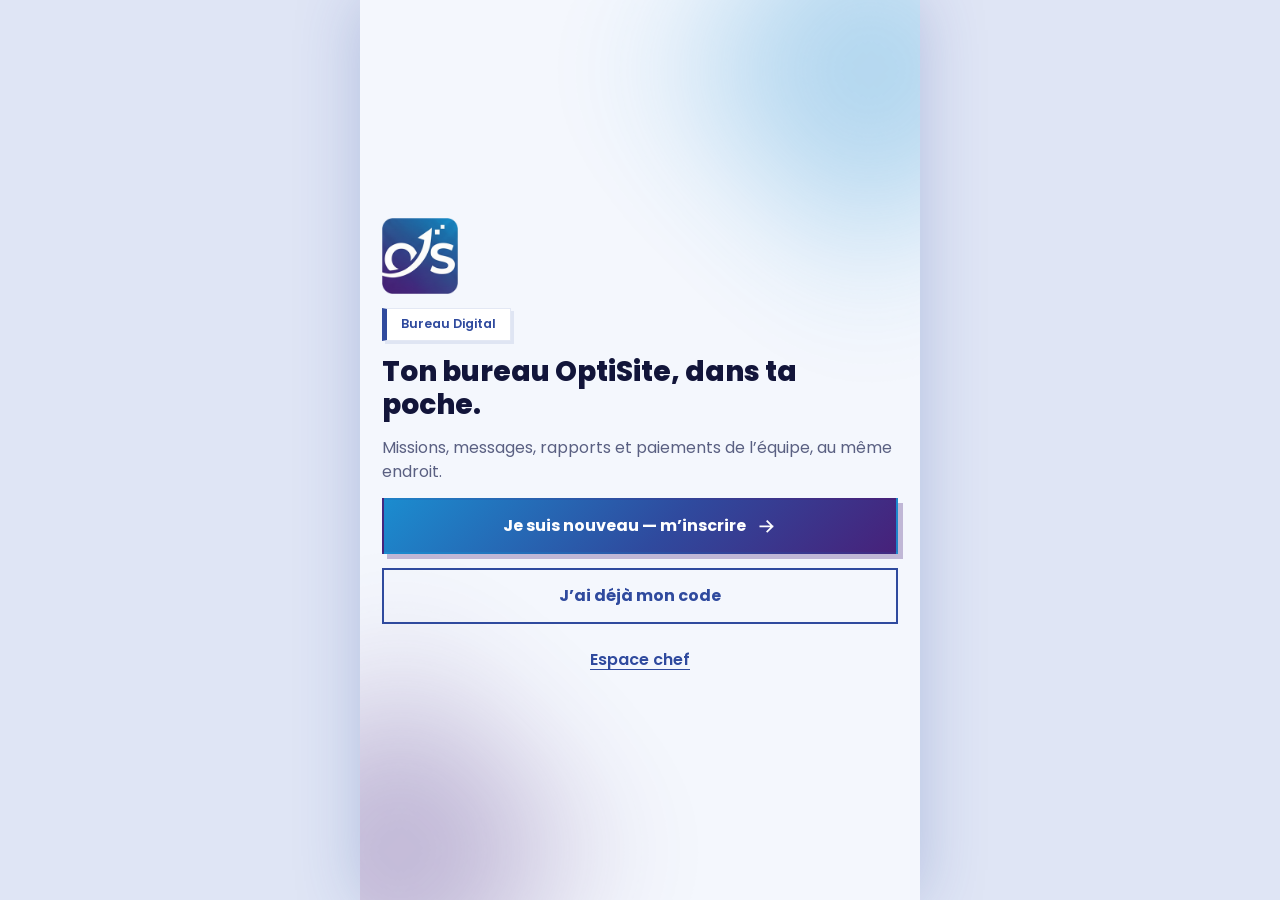
==== commit 048e01ba: "Update bureau.html" ====
--- a/bureau.html
+++ b/bureau.html
@@ -15,6 +15,21 @@
 <link rel="preconnect" href="https://fonts.googleapis.com">
 <link rel="preconnect" href="https://fonts.gstatic.com" crossorigin>
 <link href="https://fonts.googleapis.com/css2?family=Poppins:wght@400;500;600;700;800&display=swap" rel="stylesheet">
+<script>
+(function(){
+  function show(msg){
+    try{
+      var r=document.getElementById('root');
+      if(r&&!r.firstChild){
+        r.innerHTML='<div style="padding:24px;font-family:Arial,sans-serif;color:#12153a"><b>L’application n’a pas pu démarrer.</b><p style="margin-top:10px;color:#5a6082;word-break:break-word">'+String(msg).replace(/&/g,'&amp;').replace(/</g,'&lt;')+'</p><p style="margin-top:10px;color:#5a6082">Recharge la page. Si ça continue, envoie une capture de ce message.</p></div>';
+      }
+    }catch(x){}
+  }
+  window.addEventListener('error',function(e){show((e.message||'Erreur')+' (ligne '+(e.lineno||'?')+')')});
+  window.addEventListener('unhandledrejection',function(e){show(e.reason&&e.reason.message?e.reason.message:'Erreur inattendue')});
+  setTimeout(function(){var r=document.getElementById('root');if(r&&!r.firstChild)show('Aucun écran affiché.')},4000);
+})();
+</script>
 <style>
 :root{
   --blue:#1b8ccf;--indigo:#2f4a9e;--purple:#47217a;--white:#fff;
@@ -201,18 +216,17 @@
 .unlock h2{font-size:1.6rem;font-weight:800;margin-top:14px}
 
 /* ---------- Animations ---------- */
-.js .rv{opacity:0}
-.rv.in{animation:up .65s cubic-bezier(.2,.7,.2,1) both;animation-delay:var(--d,0ms)}
+.rv{animation:up .65s cubic-bezier(.2,.7,.2,1) both;animation-delay:var(--d,0ms)}
 .rv.static{animation:none!important;opacity:1}
-.w{display:inline-block;opacity:0;transform:translateY(.7em);animation:wordIn .6s cubic-bezier(.2,.7,.2,1) forwards;animation-delay:calc(var(--i)*70ms + 80ms)}
+.w{display:inline-block;animation:wordIn .6s cubic-bezier(.2,.7,.2,1) both;animation-delay:calc(var(--i)*70ms + 80ms)}
 @keyframes up{from{opacity:0;transform:translateY(22px)}to{opacity:1;transform:none}}
-@keyframes wordIn{to{opacity:1;transform:none}}
+@keyframes wordIn{from{opacity:0;transform:translateY(.7em)}to{opacity:1;transform:none}}
 @keyframes pop{from{transform:scale(0)}to{transform:scale(1)}}
 @keyframes grow{from{transform:scaleX(0)}to{transform:scaleX(1)}}
 @keyframes fade{from{opacity:0}to{opacity:1}}
 @keyframes float{0%,100%{transform:rotate(45deg) translateY(0)}50%{transform:rotate(45deg) translateY(-14px)}}
 @keyframes rip{to{transform:translate(-50%,-50%) scale(26);opacity:0}}
-@media (prefers-reduced-motion:reduce){*,*::before,*::after{animation:none!important;transition:none!important}.js .rv,.w{opacity:1;transform:none}}
+@media (prefers-reduced-motion:reduce){*,*::before,*::after{animation:none!important;transition:none!important}}
 </style>
 </head>
 <body>
@@ -445,7 +459,7 @@
   $$('.rv',root).forEach((e,i)=>{
     if(!animate){e.classList.add('in','static');return}
     e.style.setProperty('--d',Math.min(i,10)*60+'ms');
-    requestAnimationFrame(()=>e.classList.add('in'));
+    e.classList.add('in');
   });
   $$('[data-split]',root).forEach(el=>{if(animate)split(el)});
   $$('[data-count]',root).forEach(el=>{if(!animate)el.dataset.static='1';countUp(el)});
@@ -980,986 +994,4 @@
 })();
 </script>
 </body>
-</html><!doctype html>
-<html lang="fr">
-<head>
-<meta charset="utf-8">
-<meta name="viewport" content="width=device-width, initial-scale=1, viewport-fit=cover">
-<meta name="theme-color" content="#2f4a9e">
-<meta name="apple-mobile-web-app-capable" content="yes">
-<meta name="mobile-web-app-capable" content="yes">
-<meta name="apple-mobile-web-app-status-bar-style" content="default">
-<meta name="apple-mobile-web-app-title" content="Bureau">
-<title>Bureau Digital — OptiSite</title>
-<link rel="manifest" href="bureau-manifest.json">
-<link rel="icon" type="image/png" href="icon-192.png">
-<link rel="apple-touch-icon" href="apple-touch-icon.png">
-<link rel="preconnect" href="https://fonts.googleapis.com">
-<link rel="preconnect" href="https://fonts.gstatic.com" crossorigin>
-<link href="https://fonts.googleapis.com/css2?family=Poppins:wght@400;500;600;700;800&display=swap" rel="stylesheet">
-<style>
-:root{
-  --blue:#1b8ccf;--indigo:#2f4a9e;--purple:#47217a;--white:#fff;
-  --bg:#f4f7fd;--text:#12153a;--muted:#5a6082;--line:#e3e8f4;
-  --ok:#16a34a;--bad:#dc2626;--pink:#e11d48;
-  --grad:linear-gradient(135deg,var(--blue) 0%,var(--indigo) 55%,var(--purple) 100%);
-  --nav-h:64px;
-}
-*,*::before,*::after{box-sizing:border-box;margin:0;padding:0;border-radius:0!important;-webkit-tap-highlight-color:transparent}
-html,body{height:100%}
-body{font-family:"Poppins","Segoe UI",Arial,sans-serif;background:#dfe5f5;color:var(--text);line-height:1.5;overflow:hidden}
-button,input,select,textarea{font:inherit;color:inherit}
-button{cursor:pointer}
-.hide{display:none!important}
-svg.i{width:1.3em;height:1.3em;flex:0 0 auto;fill:none;stroke:currentColor;stroke-width:2;stroke-linecap:square;stroke-linejoin:miter}
-
-/* ---------- Cadre de l'application ---------- */
-#app{position:fixed;inset:0;max-width:560px;margin:0 auto;background:var(--bg);display:flex;flex-direction:column;overflow:hidden;box-shadow:0 0 60px rgba(47,74,158,.25)}
-#root{flex:1;min-height:0;display:flex;flex-direction:column;position:relative}
-
-/* ---------- Écrans d'accueil / connexion ---------- */
-.auth{flex:1;overflow-y:auto;padding:28px 22px calc(28px + env(safe-area-inset-bottom));display:flex;flex-direction:column;position:relative}
-.auth-in{position:relative;z-index:1;margin:auto 0;display:flex;flex-direction:column;gap:14px}
-.mesh{position:absolute;inset:0;overflow:hidden;pointer-events:none}
-.blob{position:absolute;filter:blur(70px);opacity:.3;transform:rotate(45deg);animation:float 10s ease-in-out infinite}
-.b1{width:280px;height:280px;background:var(--blue);top:-70px;right:-90px}
-.b2{width:260px;height:260px;background:var(--purple);bottom:-80px;left:-90px;animation-delay:-4s}
-.logo-big{width:76px;height:76px}
-.tag{display:inline-block;align-self:flex-start;padding:6px 14px;background:#fff;border:1px solid var(--line);border-left:5px solid var(--indigo);color:var(--indigo);font-weight:600;font-size:.78rem;box-shadow:3px 3px 0 rgba(47,74,158,.1)}
-h1{font-size:1.75rem;line-height:1.2;font-weight:800}
-.lead{color:var(--muted)}
-.demo-note{font-size:.76rem;color:var(--muted);border:1px dashed #b6c0e0;padding:10px 12px;background:rgba(255,255,255,.7)}
-.link-btn{background:none;border:0;color:var(--indigo);font-weight:600;padding:10px;text-decoration:underline;text-underline-offset:4px}
-.back{align-self:flex-start;background:none;border:0;color:var(--muted);font-weight:600;display:flex;align-items:center;gap:6px;padding:4px 0}
-.back svg{transform:rotate(180deg)}
-
-/* ---------- Boutons ---------- */
-.btn{position:relative;overflow:hidden;display:inline-flex;align-items:center;justify-content:center;gap:10px;min-height:54px;padding:14px 24px;font-weight:700;font-size:1rem;border:2px solid transparent;text-align:center;transition:transform .15s ease,box-shadow .15s ease,background-size .3s ease,color .25s ease}
-.btn-block{width:100%}
-.btn-primary{background:var(--grad);color:#fff;box-shadow:5px 5px 0 rgba(71,33,122,.3)}
-.btn-ok{background:var(--ok);color:#fff;box-shadow:4px 4px 0 rgba(10,90,40,.3)}
-.btn-no{background:#fff;color:var(--bad);border-color:var(--bad);box-shadow:4px 4px 0 rgba(220,38,38,.15)}
-.btn-primary:active,.btn-ok:active,.btn-no:active{transform:translate(4px,4px);box-shadow:1px 1px 0 rgba(71,33,122,.3)}
-.btn-outline{color:var(--indigo);border-color:var(--indigo);background:linear-gradient(var(--indigo),var(--indigo)) no-repeat left/0% 100%}
-.btn-outline:active{background-size:100% 100%;color:#fff}
-.btn[disabled]{opacity:.5;pointer-events:none}
-.btn-sm{min-height:44px;padding:9px 16px;font-size:.88rem}
-.rip{position:absolute;width:12px;height:12px;background:rgba(255,255,255,.55);transform:translate(-50%,-50%) scale(0);animation:rip .6s ease-out forwards;pointer-events:none}
-.btn-outline .rip,.btn-no .rip,.opt .rip,.nav .rip{background:rgba(47,74,158,.22)}
-
-/* ---------- Formulaires ---------- */
-.field{display:grid;gap:6px;margin-bottom:12px}
-.field label,.lbl{font-weight:600;font-size:.8rem;color:var(--muted)}
-input,select,textarea{width:100%;padding:13px 14px;border:2px solid var(--line);background:#fff;font-size:16px;transition:border-color .2s,box-shadow .2s}
-textarea{min-height:110px;resize:vertical}
-input:focus,select:focus,textarea:focus{outline:0;border-color:var(--indigo);box-shadow:4px 4px 0 rgba(47,74,158,.15)}
-.err{color:var(--bad);font-weight:600;font-size:.85rem;min-height:1.2em;margin-bottom:6px}
-.note{font-size:.82rem;color:var(--muted)}
-.seg{display:grid;grid-template-columns:1fr 1fr;gap:8px}
-.seg label{position:relative;cursor:pointer}
-.seg input{position:absolute;opacity:0;pointer-events:none}
-.seg span{display:block;text-align:center;padding:12px;border:2px solid var(--line);background:#fff;font-weight:700;transition:all .2s}
-.seg input:checked+span{border-color:var(--indigo);background:var(--grad);color:#fff;box-shadow:4px 4px 0 rgba(71,33,122,.25)}
-
-/* ---------- Caméra ---------- */
-.cam{position:relative;aspect-ratio:1/1;background:#0b0d24;overflow:hidden;box-shadow:8px 8px 0 rgba(47,74,158,.2);margin-bottom:12px}
-.cam video,.cam img{width:100%;height:100%;object-fit:cover;display:block}
-.cam video{transform:scaleX(-1)}
-.cam::after{content:"";position:absolute;inset:14%;border:2px dashed rgba(255,255,255,.7);pointer-events:none}
-.cam.done::after{display:none}
-.steps{display:flex;gap:8px;margin-bottom:6px}
-.steps i{flex:1;height:5px;background:var(--line)}
-.steps i.on{background:var(--grad)}
-
-/* ---------- Application : barre du haut, zone centrale, navigation ---------- */
-.top{display:flex;align-items:center;gap:12px;padding:calc(10px + env(safe-area-inset-top)) 16px 10px;background:#fff;border-bottom:1px solid var(--line)}
-.top img{width:36px;height:36px}
-.top b{font-weight:800;font-size:1rem}
-.top .chip{margin-left:auto;font-size:.7rem;font-weight:700;color:#fff;background:var(--grad);padding:4px 10px}
-.top .icon-btn{background:none;border:0;color:var(--muted);padding:6px;display:grid;place-items:center}
-.main{flex:1;min-height:0;overflow-y:auto;-webkit-overflow-scrolling:touch;padding:16px 16px 36px;position:relative}
-.main.chatmode{padding:0;display:flex;flex-direction:column;overflow:hidden}
-.nav{flex:none;position:relative;z-index:20;display:grid;grid-template-columns:repeat(5,1fr);background:#fff;border-top:1px solid var(--line);padding-bottom:env(safe-area-inset-bottom);box-shadow:0 -6px 24px rgba(47,74,158,.08)}
-.nav button{position:relative;overflow:visible;border:0;background:none;height:var(--nav-h);display:flex;flex-direction:column;align-items:center;justify-content:center;gap:2px;font-size:.66rem;font-weight:600;color:var(--muted);transition:color .2s}
-.nav button svg{width:1.55em;height:1.55em;transition:transform .2s}
-.nav button.on{color:var(--indigo)}
-.nav button.on svg{transform:translateY(-2px) scale(1.08)}
-.nav button.on::before{content:"";position:absolute;top:0;left:22%;right:22%;height:3px;background:var(--grad);animation:grow .3s ease}
-.nav button:active svg{transform:scale(.88)}
-.plus-btn{width:54px;height:54px;margin-top:-26px;background:var(--grad);color:#fff;display:grid;place-items:center;box-shadow:4px 4px 0 rgba(71,33,122,.35);transition:transform .15s,box-shadow .15s}
-.plus-btn svg{width:1.8em;height:1.8em}
-.nav button:active .plus-btn{transform:translate(3px,3px);box-shadow:1px 1px 0 rgba(71,33,122,.35)}
-.bn{position:absolute;top:7px;left:calc(50% + 6px);min-width:18px;height:18px;padding:0 5px;background:var(--pink);color:#fff;font-style:normal;font-size:.64rem;font-weight:700;display:grid;place-items:center;animation:pop .45s cubic-bezier(.2,1.6,.4,1)}
-
-/* ---------- Contenu ---------- */
-.hello{display:grid;gap:4px;margin-bottom:14px}
-.h2{font-size:.95rem;font-weight:700;margin:20px 0 10px}
-.card{background:#fff;border:1px solid var(--line);padding:16px;margin-bottom:14px;box-shadow:4px 4px 0 rgba(47,74,158,.08)}
-.bal{background:var(--grad);color:#fff;border:0;box-shadow:8px 8px 0 rgba(71,33,122,.22)}
-.bal .lbl{color:rgba(255,255,255,.85)}
-.bal-row{display:grid;grid-template-columns:1fr 1fr;gap:12px;margin-top:6px}
-.bal-row b{display:block;font-size:1.7rem;font-weight:800;line-height:1.2}
-.bal-row small{color:rgba(255,255,255,.85);font-weight:600}
-.two{display:grid;grid-template-columns:1fr 1fr;gap:12px}
-.stat{margin:0;text-align:center;padding:14px 8px}
-.stat b{display:block;font-size:1.6rem;font-weight:800;line-height:1.2}
-.stat span{font-size:.76rem;color:var(--muted)}
-.row{display:flex;align-items:center;gap:12px}
-.grow{flex:1;min-width:0}
-.grow b{display:block;overflow:hidden;text-overflow:ellipsis;white-space:nowrap}
-small,.sm{color:var(--muted);font-size:.78rem}
-.ava{flex:0 0 auto;display:grid;place-items:center;background:var(--grad);color:#fff;font-weight:700;overflow:hidden;box-shadow:3px 3px 0 rgba(47,74,158,.2)}
-.ava img{width:100%;height:100%;object-fit:cover}
-.act{display:flex;gap:12px;align-items:flex-start;background:#fff;border:1px solid var(--line);padding:12px;margin-bottom:8px}
-.act>svg{color:var(--indigo);margin-top:2px}
-.act p{font-size:.9rem;font-weight:500}
-.act.new{border-left:4px solid var(--pink)}
-.nw{margin-left:auto;font-style:normal;font-size:.66rem;font-weight:700;color:#fff;background:var(--pink);padding:2px 8px}
-.pill{display:inline-block;padding:3px 10px;font-size:.7rem;font-weight:700;border-left:3px solid}
-.p-todo{background:#eef2ff;color:var(--indigo);border-color:var(--indigo)}
-.p-doing{background:#fff7ed;color:#c2410c;border-color:#ea580c}
-.p-done{background:#ecfdf5;color:#15803d;border-color:var(--ok)}
-.mission h3{font-size:1rem;margin:6px 0 4px}
-.mission p{font-size:.88rem;color:var(--muted);margin-bottom:12px}
-.btns{display:grid;grid-template-columns:1fr 1fr;gap:10px;margin-top:12px}
-.empty{text-align:center;padding:30px 16px;color:var(--muted);border:1px dashed #b6c0e0;background:rgba(255,255,255,.6)}
-.empty b{display:block;color:var(--text);margin-bottom:4px}
-.grid2{display:grid;grid-template-columns:1fr 1fr;gap:12px;margin-bottom:14px}
-.grid2 .stat{margin:0}
-.list-row{display:flex;align-items:center;gap:12px;width:100%;text-align:left;background:#fff;border:1px solid var(--line);padding:12px;margin-bottom:8px;transition:transform .15s}
-.list-row:active{transform:scale(.98)}
-.list-row .cnt{margin-left:auto;background:var(--pink);color:#fff;font-size:.7rem;font-weight:700;padding:2px 8px}
-.list-row .amt{margin-left:auto;text-align:right;font-weight:700;font-size:.82rem;color:var(--indigo)}
-.rep{background:#fff;border:1px solid var(--line);padding:14px;margin-bottom:12px}
-.rep p{font-size:.92rem;margin:8px 0}
-.rep .ans{background:var(--bg);border-left:4px solid var(--indigo);padding:10px 12px;font-size:.88rem;margin-top:8px}
-.rep form{display:grid;gap:8px;margin-top:8px}
-.rep textarea{min-height:70px}
-
-/* ---------- Discussion ---------- */
-.chat-head{padding:10px 16px;background:#fff;border-bottom:1px solid var(--line);display:flex;align-items:center;gap:10px;font-weight:700}
-.chat-head .back{padding:0}
-.chat{flex:1;min-height:0;overflow-y:auto;padding:16px;display:flex;flex-direction:column;gap:8px}
-.msg{max-width:82%;padding:10px 12px;font-size:.92rem;background:#fff;border:1px solid var(--line);animation:up .3s ease;word-wrap:break-word;overflow-wrap:anywhere}
-.msg small{display:block;margin-top:4px;font-size:.66rem;opacity:.7;color:inherit}
-.msg.me{align-self:flex-end;background:var(--grad);color:#fff;border-color:transparent}
-.composer{display:flex;gap:8px;padding:10px 12px;background:#fff;border-top:1px solid var(--line)}
-.composer input{flex:1;padding:12px}
-.send{flex:0 0 50px;border:0;background:var(--grad);color:#fff;display:grid;place-items:center;box-shadow:3px 3px 0 rgba(71,33,122,.3)}
-.send:active{transform:translate(2px,2px);box-shadow:1px 1px 0 rgba(71,33,122,.3)}
-
-/* ---------- Feuille d'actions (+) ---------- */
-.sheet-bg{position:absolute;inset:0;background:rgba(18,21,58,.55);opacity:0;pointer-events:none;transition:opacity .3s;z-index:40}
-.sheet{position:absolute;left:0;right:0;bottom:0;background:#fff;padding:18px 16px calc(22px + env(safe-area-inset-bottom));transform:translateY(105%);transition:transform .38s cubic-bezier(.2,.7,.2,1);z-index:41;max-height:90%;overflow-y:auto;box-shadow:0 -20px 60px rgba(18,21,58,.3)}
-.sheet-bg.open{opacity:1;pointer-events:auto}
-.sheet.open{transform:none}
-.sheet-top{display:flex;align-items:center;margin-bottom:14px}
-.sheet-top h3{font-size:1.1rem;font-weight:800;flex:1}
-.sheet-top button{background:var(--bg);border:0;width:40px;height:40px;display:grid;place-items:center}
-.opt{position:relative;overflow:hidden;display:flex;align-items:center;gap:14px;width:100%;text-align:left;background:#fff;border:1px solid var(--line);padding:14px;margin-bottom:10px;box-shadow:4px 4px 0 rgba(47,74,158,.08);transition:transform .15s,box-shadow .15s}
-.opt:active{transform:translate(3px,3px);box-shadow:1px 1px 0 rgba(47,74,158,.08)}
-.opt .ico{width:46px;height:46px;background:var(--grad);color:#fff;display:grid;place-items:center;flex:0 0 auto;box-shadow:3px 3px 0 rgba(71,33,122,.25)}
-.opt b{display:block;font-size:.98rem}
-.opt small{display:block}
-
-/* ---------- Notifications ---------- */
-#toasts{position:absolute;top:calc(8px + env(safe-area-inset-top));left:10px;right:10px;z-index:80;display:grid;gap:8px;pointer-events:none}
-.toast{background:#fff;border:1px solid var(--line);border-left:5px solid var(--indigo);padding:12px 14px;font-size:.88rem;font-weight:600;box-shadow:6px 6px 0 rgba(47,74,158,.2);transform:translateY(-130%);opacity:0;transition:transform .4s cubic-bezier(.2,.9,.3,1.2),opacity .3s}
-.toast.in{transform:none;opacity:1}
-.toast.err{border-left-color:var(--bad)}
-.toast.ok{border-left-color:var(--ok)}
-.toast.discord{background:#2b2d6e;color:#fff;border-color:#2b2d6e;border-left-color:#5865f2}
-.toast.discord b{display:block;font-size:.66rem;letter-spacing:1.2px;text-transform:uppercase;opacity:.75;margin-bottom:2px}
-
-/* ---------- Barre de chargement (appels au serveur) ---------- */
-#app.loading::before{content:"";position:absolute;top:0;left:0;height:4px;width:40%;background:var(--grad);z-index:90;animation:slide 1s ease-in-out infinite}
-@keyframes slide{0%{transform:translateX(-100%)}100%{transform:translateX(260%)}}
-
-/* ---------- Déblocage ---------- */
-.unlock{position:fixed;inset:0;z-index:200;background:var(--grad);color:#fff;display:flex;flex-direction:column;align-items:center;justify-content:center;gap:10px;text-align:center;padding:24px;animation:fade .3s ease}
-.unlock.out{opacity:0;transition:opacity .5s}
-.u-box{width:96px;height:96px;background:#fff;color:var(--indigo);display:grid;place-items:center;box-shadow:10px 10px 0 rgba(0,0,0,.2);animation:pop .7s cubic-bezier(.2,1.6,.4,1)}
-.u-box svg{width:3em;height:3em;stroke-width:3}
-.unlock h2{font-size:1.6rem;font-weight:800;margin-top:14px}
-
-/* ---------- Animations ---------- */
-.js .rv{opacity:0}
-.rv.in{animation:up .65s cubic-bezier(.2,.7,.2,1) both;animation-delay:var(--d,0ms)}
-.rv.static{animation:none!important;opacity:1}
-.w{display:inline-block;opacity:0;transform:translateY(.7em);animation:wordIn .6s cubic-bezier(.2,.7,.2,1) forwards;animation-delay:calc(var(--i)*70ms + 80ms)}
-@keyframes up{from{opacity:0;transform:translateY(22px)}to{opacity:1;transform:none}}
-@keyframes wordIn{to{opacity:1;transform:none}}
-@keyframes pop{from{transform:scale(0)}to{transform:scale(1)}}
-@keyframes grow{from{transform:scaleX(0)}to{transform:scaleX(1)}}
-@keyframes fade{from{opacity:0}to{opacity:1}}
-@keyframes float{0%,100%{transform:rotate(45deg) translateY(0)}50%{transform:rotate(45deg) translateY(-14px)}}
-@keyframes rip{to{transform:translate(-50%,-50%) scale(26);opacity:0}}
-@media (prefers-reduced-motion:reduce){*,*::before,*::after{animation:none!important;transition:none!important}.js .rv,.w{opacity:1;transform:none}}
-</style>
-</head>
-<body>
-<div id="app">
-  <div id="root"></div>
-  <div id="toasts" aria-live="polite"></div>
-</div>
-
-<script>
-(function(){
-'use strict';
-document.documentElement.classList.add('js');
-
-/* =====================================================================
-   CONFIGURATION
-   API_URL vide  -> MODE DÉMO : les données restent dans le navigateur (localStorage).
-   API_URL rempli -> chaque action est envoyée à Google Apps Script (Sheet + Discord).
-   ===================================================================== */
-const CONFIG={
-  API_URL:'https://script.google.com/macros/s/AKfycbzWf1vvNfWG8N-xrvruNVyHHKugUlNrfOTkqUPHGPvSjNqbB_jyGNpvNMnVgW6izXbzZg/exec', // adresse Apps Script (finit par /exec)
-  DEPARTEMENTS:['Vente','Design','Support'],
-  CHEF_CODE_DEMO:'chef2026',
-  POLL_MS:5000,         // démo : contrôle toutes les 5 s
-  POLL_REMOTE_MS:30000  // en ligne : contrôle léger toutes les 30 s (économise le quota Apps Script)
-};
-CONFIG.DEMO=!CONFIG.API_URL;
-
-/* ---------- Utilitaires ---------- */
-const KEY='bd_demo_v1',SESS='bd_session_v1';
-const $=(s,r=document)=>r.querySelector(s);
-const $$=(s,r=document)=>Array.from(r.querySelectorAll(s));
-const esc=s=>String(s==null?'':s).replace(/[&<>"']/g,c=>({'&':'&amp;','<':'&lt;','>':'&gt;','"':'&quot;',"'":'&#39;'}[c]));
-const uid=()=>Date.now().toString(36)+Math.random().toString(36).slice(2,6);
-const now=()=>new Date().toISOString();
-const fmtNum=n=>new Intl.NumberFormat('fr-FR',{maximumFractionDigits:2}).format(n);
-const money=(n,d)=>fmtNum(n)+' '+d;
-const fmtDate=iso=>{try{return new Date(iso).toLocaleString('fr-FR',{day:'numeric',month:'short',hour:'2-digit',minute:'2-digit'})}catch(e){return ''}};
-const first=n=>String(n||'').split(' ')[0];
-const initials=n=>String(n||'?').split(' ').filter(Boolean).slice(0,2).map(w=>w[0].toUpperCase()).join('');
-const hash=s=>{let h=2166136261;for(const c of String(s)){h^=c.charCodeAt(0);h=Math.imul(h,16777619)}return(h>>>0).toString(16)};
-
-/* ---------- Icônes ---------- */
-const P={
-  home:'M3 11l9-8 9 8M5 10v10h5v-6h4v6h5V10',
-  list:'M9 6h11M9 12h11M9 18h11M4 6h.01M4 12h.01M4 18h.01',
-  chat:'M21 12a8 8 0 0 1-11.5 7.2L4 20l1-4.6A8 8 0 1 1 21 12z',
-  user:'M20 21v-2a4 4 0 0 0-4-4H8a4 4 0 0 0-4 4v2M12 11a4 4 0 1 0 0-8 4 4 0 0 0 0 8z',
-  plus:'M12 5v14M5 12h14',
-  team:'M17 21v-2a4 4 0 0 0-4-4H5a4 4 0 0 0-4 4v2M9 11a4 4 0 1 0 0-8 4 4 0 0 0 0 8zM23 21v-2a4 4 0 0 0-3-3.9M16 3.1a4 4 0 0 1 0 7.8',
-  file:'M14 3H6a2 2 0 0 0-2 2v14a2 2 0 0 0 2 2h12a2 2 0 0 0 2-2V9zM14 3v6h6M8 13h8M8 17h8',
-  grid:'M3 3h7v7H3zM14 3h7v7h-7zM14 14h7v7h-7zM3 14h7v7H3z',
-  check:'M5 12l5 5L20 7',
-  x:'M6 6l12 12M18 6L6 18',
-  camera:'M23 19a2 2 0 0 1-2 2H3a2 2 0 0 1-2-2V8a2 2 0 0 1 2-2h4l2-3h6l2 3h4a2 2 0 0 1 2 2zM12 17a4 4 0 1 0 0-8 4 4 0 0 0 0 8z',
-  send:'M22 2L11 13M22 2l-7 20-4-9-9-4z',
-  wallet:'M3 7a2 2 0 0 1 2-2h14v4M3 7v10a2 2 0 0 0 2 2h16V9H5a2 2 0 0 1-2-2zM17 14h.01',
-  out:'M9 21H5a2 2 0 0 1-2-2V5a2 2 0 0 1 2-2h4M16 17l5-5-5-5M21 12H9',
-  down:'M21 15v4a2 2 0 0 1-2 2H5a2 2 0 0 1-2-2v-4M7 10l5 5 5-5M12 15V3',
-  alert:'M10.3 3.9L1.8 18a2 2 0 0 0 1.7 3h17a2 2 0 0 0 1.7-3L13.7 3.9a2 2 0 0 0-3.4 0zM12 9v4M12 17h.01',
-  go:'M5 12h14M13 6l6 6-6 6'
-};
-const ic=n=>'<svg class="i" viewBox="0 0 24 24"><path d="'+(P[n]||'')+'"/></svg>';
-const KIND_ICON={pay:'wallet',mission:'list',msg:'chat',reply:'file',inscr:'user',rapport:'file'};
-
-/* =====================================================================
-   DONNÉES — mêmes colonnes que les onglets du Google Sheet
-   ===================================================================== */
-function seed(){
-  const t=Date.now(),h=3600e3,d=24*h;
-  const iso=ms=>new Date(t-ms).toISOString();
-  return{
-    membres:[
-      {id:'m1',nom:'Grâce Mbuyi',departement:'Design',photo_url:'',code_hash:hash('1234'),statut:'valide',date_inscription:iso(9*d)},
-      {id:'m2',nom:'Jonathan Kabeya',departement:'Vente',photo_url:'',code_hash:hash('1234'),statut:'valide',date_inscription:iso(5*d)},
-      {id:'m3',nom:'Patrick Ilunga',departement:'Vente',photo_url:'',code_hash:hash('1234'),statut:'en_attente',date_inscription:iso(2*h)}
-    ],
-    missions:[
-      {id:'t1',membre_id:'m1',titre:'Refaire la page d’accueil du client Bobokoli',description:'Version mobile en priorité, couleurs de la marque.',statut:'en_cours',date:iso(3*d)},
-      {id:'t2',membre_id:'m1',titre:'Logo pour la boutique Kin Style',description:'Deux propositions à envoyer au client.',statut:'terminee',date:iso(7*d)},
-      {id:'t3',membre_id:'m2',titre:'Contacter 10 restaurants à Gombe',description:'Présenter l’offre site + commande en ligne.',statut:'a_faire',date:iso(1*d)}
-    ],
-    messages:[
-      {id:'g1',membre_id:'m1',de:'chef',texte:'Bienvenue dans l’équipe ! Tes missions sont dans l’onglet Missions.',lu:true,date:iso(8*d)},
-      {id:'g2',membre_id:'m1',de:'chef',texte:'N’oublie pas d’envoyer ton rapport vendredi.',lu:false,date:iso(4*h)},
-      {id:'g3',membre_id:'m2',de:'membre',texte:'Bonjour chef, j’ai un souci avec le lien d’inscription d’un client.',lu:false,date:iso(1*h)}
-    ],
-    rapports:[
-      {id:'r1',membre_id:'m2',texte:'10 restaurants contactés, 3 sont intéressés. Je relance demain.',date:iso(6*h),reponse_chef:''}
-    ],
-    paiements:[
-      {id:'p1',membre_id:'m1',montant:50000,devise:'CDF',note:'Acompte logo',date:iso(6*d)},
-      {id:'p2',membre_id:'m1',montant:20,devise:'USD',note:'Bonus',date:iso(2*d)},
-      {id:'p3',membre_id:'m2',montant:120000,devise:'CDF',note:'Commission de la semaine',date:iso(3*d)}
-    ]
-  };
-}
-const store={
-  load(){try{const s=localStorage.getItem(KEY);if(s)return JSON.parse(s)}catch(e){}const d=seed();store.save(d);return d},
-  save(d){try{localStorage.setItem(KEY,JSON.stringify(d))}catch(e){toast('Stockage plein : la photo est peut-être trop lourde.','err')}}
-};
-
-/* ---------- Couche API : démo (localStorage) ou Apps Script ---------- */
-let pend=0;
-function bar(d){pend=Math.max(0,pend+d);const a=document.getElementById('app');if(a)a.classList.toggle('loading',pend>0)}
-async function remote(action,data,quiet){
-  if(!quiet)bar(1);
-  try{
-    const body=JSON.stringify(Object.assign({action:action,auth:S.auth},data));
-    const r=await fetch(CONFIG.API_URL,{method:'POST',headers:{'Content-Type':'text/plain;charset=utf-8'},body:body});
-    return await r.json();
-  }finally{if(!quiet)bar(-1)}
-}
-const api={};
-const def=(name,fn)=>{api[name]=a=>CONFIG.DEMO?Promise.resolve().then(()=>fn(a||{})):remote(name,a||{})};
-api.load=async()=>{
-  if(CONFIG.DEMO)return store.load();
-  const r=await remote('load',{});
-  if(!r||!r.ok){const e=new Error((r&&r.error)||'load');e.auth=!!r&&r.error==='auth';throw e}
-  S.ver=r.v;return r.data;
-};
-api.ping=async()=>{const r=await remote('ping',{},true);return r&&r.ok?r.v:null};
-def('inscrire',a=>{
-  const d=store.load();
-  if(d.membres.some(m=>m.nom.toLowerCase()===a.nom.toLowerCase()))return{ok:false,error:'Ce nom est déjà utilisé.'};
-  const m={id:'m'+uid(),nom:a.nom,departement:a.departement,photo_url:a.photo,code_hash:hash(a.code),statut:'en_attente',date_inscription:now()};
-  d.membres.push(m);store.save(d);return{ok:true,id:m.id};
-});
-def('connexion',a=>{
-  const d=store.load();
-  const m=d.membres.find(x=>x.nom.toLowerCase()===String(a.nom).trim().toLowerCase()&&x.code_hash===hash(a.code));
-  return m?{ok:true,id:m.id}:{ok:false,error:'Nom ou code incorrect.'};
-});
-def('connexionChef',a=>a.code===CONFIG.CHEF_CODE_DEMO?{ok:true}:{ok:false,error:'Code chef incorrect.'});
-def('decider',a=>{const d=store.load();const m=d.membres.find(x=>x.id===a.id);if(m){m.statut=a.statut;store.save(d)}return{ok:true}});
-def('envoyerMessage',a=>{const d=store.load();d.messages.push({id:'g'+uid(),membre_id:a.membre_id,de:a.de,texte:a.texte,lu:false,date:now()});store.save(d);return{ok:true}});
-def('marquerLus',a=>{const d=store.load();let n=0;d.messages.forEach(m=>{if(m.membre_id===a.membre_id&&m.de===a.de&&!m.lu){m.lu=true;n++}});if(n)store.save(d);return{ok:true}});
-def('envoyerRapport',a=>{const d=store.load();d.rapports.push({id:'r'+uid(),membre_id:a.membre_id,texte:a.texte,date:now(),reponse_chef:''});store.save(d);return{ok:true}});
-def('repondreRapport',a=>{const d=store.load();const r=d.rapports.find(x=>x.id===a.id);if(r){r.reponse_chef=a.texte;store.save(d)}return{ok:true}});
-def('ajouterPaiement',a=>{const d=store.load();d.paiements.push({id:'p'+uid(),membre_id:a.membre_id,montant:Number(a.montant),devise:a.devise,note:a.note||'',date:now()});store.save(d);return{ok:true}});
-def('ajouterMission',a=>{const d=store.load();a.membres.forEach(id=>d.missions.push({id:'t'+uid(),membre_id:id,titre:a.titre,description:a.description||'',statut:'a_faire',date:now()}));store.save(d);return{ok:true}});
-def('majMission',a=>{const d=store.load();const m=d.missions.find(x=>x.id===a.id);if(m){m.statut=a.statut;store.save(d)}return{ok:true}});
-
-/* ---------- Message Discord (simulé en démo) ---------- */
-function discord(text){if(CONFIG.DEMO)toast(text,'discord')}
-
-/* =====================================================================
-   ÉTAT
-   ===================================================================== */
-const S={auth:null,ver:null,screen:'welcome',role:null,uid:null,tab:'home',thread:null,sheet:null,data:null,sig:'',evIds:null,reg:null,stream:null,installEvt:null,busy:false};
-const D=()=>S.data;
-const member=id=>D().membres.find(m=>m.id===id);
-const validMembers=()=>D().membres.filter(m=>m.statut==='valide');
-function balance(id){return D().paiements.filter(p=>p.membre_id===id).reduce((a,p)=>{a[p.devise]=(a[p.devise]||0)+Number(p.montant);return a},{CDF:0,USD:0})}
-function totalPaid(){return D().paiements.reduce((a,p)=>{a[p.devise]=(a[p.devise]||0)+Number(p.montant);return a},{CDF:0,USD:0})}
-const isChef=()=>S.role==='chef';
-const isChat=()=>isChef()?(S.tab==='inbox'&&!!S.thread):S.tab==='messages';
-const threadId=()=>isChef()?S.thread:S.uid;
-function seenKey(){return 'bd_seen_'+(isChef()?'chef':S.uid)}
-function getSeen(){try{return new Set(JSON.parse(localStorage.getItem(seenKey())||'[]'))}catch(e){return new Set()}}
-
-/* ---------- Événements (activité + toasts + pastilles) ---------- */
-function eventsMember(){
-  const id=S.uid,d=D(),ev=[];
-  d.paiements.filter(p=>p.membre_id===id).forEach(p=>ev.push({id:'p'+p.id,kind:'pay',date:p.date,text:'Paiement enregistré : '+money(p.montant,p.devise)+(p.note?' — '+p.note:'')}));
-  d.missions.filter(m=>m.membre_id===id).forEach(m=>ev.push({id:'t'+m.id,kind:'mission',date:m.date,text:'Mission : '+m.titre}));
-  d.messages.filter(m=>m.membre_id===id&&m.de==='chef').forEach(m=>ev.push({id:'g'+m.id,kind:'msg',date:m.date,text:'Message du chef : '+m.texte,unread:!m.lu}));
-  d.rapports.filter(r=>r.membre_id===id&&r.reponse_chef).forEach(r=>ev.push({id:'r'+r.id,kind:'reply',date:r.date,text:'Le chef a répondu à ton rapport'}));
-  return ev.sort((a,b)=>b.date.localeCompare(a.date));
-}
-function eventsChef(){
-  const d=D(),ev=[];
-  d.membres.filter(m=>m.statut==='en_attente').forEach(m=>ev.push({id:'i'+m.id,kind:'inscr',date:m.date_inscription,text:'Nouvelle inscription : '+m.nom+' ('+m.departement+')'}));
-  d.messages.filter(m=>m.de==='membre').forEach(m=>{const x=member(m.membre_id);ev.push({id:'g'+m.id,kind:'msg',date:m.date,text:(x?x.nom:'Un membre')+' vous a écrit',unread:!m.lu})});
-  d.rapports.forEach(r=>{const x=member(r.membre_id);ev.push({id:'r'+r.id,kind:'rapport',date:r.date,text:'Nouveau rapport de '+(x?x.nom:'?')})});
-  return ev.sort((a,b)=>b.date.localeCompare(a.date));
-}
-const events=()=>isChef()?eventsChef():eventsMember();
-const isNew=(e,seen)=>e.kind==='msg'?!!e.unread:!seen.has(e.id);
-function badges(){
-  const d=D(),seen=getSeen();
-  if(isChef()){
-    return{dash:d.membres.filter(m=>m.statut==='en_attente').length,inbox:d.messages.filter(m=>m.de==='membre'&&!m.lu).length,reports:d.rapports.filter(r=>!r.reponse_chef).length};
-  }
-  return{home:eventsMember().filter(e=>e.kind!=='msg'&&!seen.has(e.id)).length,messages:d.messages.filter(m=>m.membre_id===S.uid&&m.de==='chef'&&!m.lu).length};
-}
-function markSeen(){try{localStorage.setItem(seenKey(),JSON.stringify(events().map(e=>e.id)))}catch(e){}}
-
-/* =====================================================================
-   COMPOSANTS
-   ===================================================================== */
-function ava(m,size){
-  const s=size||44;
-  const inner=m&&m.photo_url?'<img alt="" referrerpolicy="no-referrer" src="'+esc(m.photo_url)+'">':esc(initials(m?m.nom:'?'));
-  return '<span class="ava" style="width:'+s+'px;height:'+s+'px;font-size:'+Math.round(s*.36)+'px">'+inner+'</span>';
-}
-const pill=s=>s==='terminee'?'<span class="pill p-done">Terminée</span>':s==='en_cours'?'<span class="pill p-doing">En cours</span>':'<span class="pill p-todo">À faire</span>';
-const empty=(t,s)=>'<div class="empty rv"><b>'+esc(t)+'</b>'+esc(s||'')+'</div>';
-
-function toast(text,kind,ms){
-  const w=$('#toasts');if(!w)return;
-  const t=document.createElement('div');
-  t.className='toast '+(kind||'info');
-  t.innerHTML=(kind==='discord'?'<b>Discord · démo</b>':'')+'<span>'+esc(text)+'</span>';
-  w.appendChild(t);
-  requestAnimationFrame(()=>requestAnimationFrame(()=>t.classList.add('in')));
-  setTimeout(()=>{t.classList.remove('in');setTimeout(()=>t.remove(),450)},ms||(kind==='discord'?3800:3000));
-}
-function unlockFx(){
-  const o=document.createElement('div');
-  o.className='unlock';
-  o.innerHTML='<div class="u-box">'+ic('check')+'</div><h2>Accès débloqué</h2><p>Bienvenue dans l’équipe !</p>';
-  document.body.appendChild(o);
-  setTimeout(()=>o.classList.add('out'),1800);
-  setTimeout(()=>o.remove(),2400);
-  try{navigator.vibrate&&navigator.vibrate([60,40,60])}catch(e){}
-}
-
-/* ---------- Effets : mots, apparition, compteurs ---------- */
-function split(el){
-  const txt=el.textContent;el.textContent='';
-  txt.split(' ').forEach((w,i)=>{const s=document.createElement('span');s.className='w';s.style.setProperty('--i',i);s.textContent=w;el.appendChild(s);el.appendChild(document.createTextNode(' '))});
-}
-function countUp(el){
-  const to=Number(el.dataset.count)||0;
-  if(el.dataset.static==='1'||to===0){el.textContent=fmtNum(to);return}
-  const t0=performance.now(),dur=900;
-  (function step(t){const k=Math.min(1,(t-t0)/dur),e=1-Math.pow(1-k,3);el.textContent=fmtNum(to*e);if(k<1)requestAnimationFrame(step)})(t0);
-}
-function after(root,animate){
-  $$('.rv',root).forEach((e,i)=>{
-    if(!animate){e.classList.add('in','static');return}
-    e.style.setProperty('--d',Math.min(i,10)*60+'ms');
-    requestAnimationFrame(()=>e.classList.add('in'));
-  });
-  $$('[data-split]',root).forEach(el=>{if(animate)split(el)});
-  $$('[data-count]',root).forEach(el=>{if(!animate)el.dataset.static='1';countUp(el)});
-  const c=$('.chat',root);if(c)c.scrollTop=c.scrollHeight;
-}
-function snapInputs(){
-  const a=document.activeElement;
-  return{vals:$$('[data-keep]').map(i=>[i.id,i.value]),focus:a&&a.id&&a.hasAttribute('data-keep')?a.id:null};
-}
-function restoreInputs(s){
-  s.vals.forEach(p=>{const i=document.getElementById(p[0]);if(i)i.value=p[1]});
-  if(s.focus){const i=document.getElementById(s.focus);if(i){try{i.focus({preventScroll:true})}catch(e){i.focus()}}}
-}
-
-/* =====================================================================
-   ÉCRANS D'ENTRÉE
-   ===================================================================== */
-function vWelcome(){
-  return '<div class="auth"><div class="mesh"><i class="blob b1"></i><i class="blob b2"></i></div><div class="auth-in">'
-   +'<img class="logo-big rv" src="icon-192.png" alt="OptiSite">'
-   +'<span class="tag rv">Bureau Digital</span>'
-   +'<h1 data-split>Ton bureau OptiSite, dans ta poche.</h1>'
-   +'<p class="lead rv">Missions, messages, rapports et paiements de l’équipe, au même endroit.</p>'
-   +'<button class="btn btn-primary btn-block rv" data-act="go-register">Je suis nouveau — m’inscrire '+ic('go')+'</button>'
-   +'<button class="btn btn-outline btn-block rv" data-act="go-login">J’ai déjà mon code</button>'
-   +'<button class="link-btn rv" data-act="go-chef">Espace chef</button>'
-   +(CONFIG.DEMO?'<p class="demo-note rv">Mode démonstration : les données restent sur cet appareil.</p>':'')
-   +'</div></div>';
-}
-function vLogin(chef){
-  return '<div class="auth"><div class="mesh"><i class="blob b1"></i><i class="blob b2"></i></div><div class="auth-in">'
-   +'<button class="back" data-act="go-welcome">'+ic('go')+' Retour</button>'
-   +'<span class="tag">'+(chef?'Espace chef':'Connexion')+'</span>'
-   +'<h1 data-split>'+(chef?'Bonjour chef.':'Content de te revoir.')+'</h1>'
-   +'<form data-form="'+(chef?'login-chef':'login')+'" autocomplete="off">'
-   +(chef?'':'<div class="field"><label for="ln">Ton nom</label><input id="ln" name="nom" required autocomplete="off" placeholder="Nom et prénom"></div>')
-   +'<div class="field"><label for="lc">'+(chef?'Code chef':'Ton code d’accès')+'</label><input id="lc" name="code" type="password" inputmode="'+(chef?'text':'numeric')+'" required autocomplete="off" placeholder="••••"></div>'
-   +'<div class="err" id="err"></div>'
-   +'<button class="btn btn-primary btn-block">Entrer '+ic('go')+'</button></form>'
-   +(CONFIG.DEMO?'<p class="demo-note">'+(chef?'Démo — code chef : <b>'+esc(CONFIG.CHEF_CODE_DEMO)+'</b>':'Démo — <b>Jonathan Kabeya</b> ou <b>Grâce Mbuyi</b>, code <b>1234</b>')+'</p>':'')
-   +'</div></div>';
-}
-function vRegister(){
-  const r=S.reg;
-  const bar='<div class="steps"><i class="on"></i><i class="'+(r.step===2?'on':'')+'"></i></div>';
-  if(r.step===1){
-    return '<div class="auth"><div class="mesh"><i class="blob b1"></i><i class="blob b2"></i></div><div class="auth-in">'
-     +'<button class="back" data-act="go-welcome">'+ic('go')+' Retour</button>'+bar
-     +'<h1 data-split>Rejoins l’équipe OptiSite.</h1>'
-     +'<p class="lead">Étape 1 sur 2 — tes informations.</p>'
-     +'<form data-form="reg-next" autocomplete="off">'
-     +'<div class="field"><label for="rn">Nom et prénom</label><input id="rn" name="nom" required maxlength="50" value="'+esc(r.nom)+'" placeholder="Ex. Marie Kalala"></div>'
-     +'<div class="field"><label for="rd">Département</label><select id="rd" name="departement">'+CONFIG.DEPARTEMENTS.map(x=>'<option'+(x===r.departement?' selected':'')+'>'+esc(x)+'</option>').join('')+'</select></div>'
-     +'<div class="field"><label for="rc">Choisis un code (4 à 6 chiffres)</label><input id="rc" name="code" type="password" inputmode="numeric" pattern="[0-9]{4,6}" maxlength="6" required value="'+esc(r.code)+'" placeholder="••••"></div>'
-     +'<div class="err" id="err"></div>'
-     +'<button class="btn btn-primary btn-block">Continuer '+ic('go')+'</button></form>'
-     +'</div></div>';
-  }
-  return '<div class="auth"><div class="mesh"><i class="blob b1"></i><i class="blob b2"></i></div><div class="auth-in">'
-   +'<button class="back" data-act="reg-back">'+ic('go')+' Retour</button>'+bar
-   +'<h1 data-split>Ta photo, en direct.</h1>'
-   +'<p class="lead">Étape 2 sur 2 — regarde la caméra, le chef verra cette photo.</p>'
-   +'<div class="cam'+(r.photo?' done':'')+'">'+(r.photo?'<img alt="Ta photo" src="'+esc(r.photo)+'">':'<video id="cam" autoplay playsinline muted></video>')+'</div>'
-   +'<div class="note" id="camMsg"></div>'
-   +(r.photo
-     ?'<div class="btns"><button class="btn btn-outline" data-act="cam-retake">Reprendre</button><button class="btn btn-primary" data-act="reg-submit" id="subBtn">Envoyer</button></div>'
-     :'<button class="btn btn-primary btn-block" data-act="cam-snap">'+ic('camera')+' Prendre la photo</button>'
-      +'<label class="btn btn-outline btn-block hide" id="camFallback" style="margin-top:10px">Ouvrir l’appareil photo<input type="file" accept="image/*" capture="user" id="camFile" hidden></label>')
-   +'<div class="err" id="err" style="margin-top:8px"></div>'
-   +'</div></div>';
-}
-function vPending(){
-  const m=S.data&&member(S.uid);
-  return '<div class="auth"><div class="mesh"><i class="blob b1"></i><i class="blob b2"></i></div><div class="auth-in">'
-   +'<div class="rv" style="align-self:flex-start">'+ava(m,84)+'</div>'
-   +'<span class="tag rv">Dossier envoyé</span>'
-   +'<h1 data-split>'+(m?esc(first(m.nom))+', ':'')+'ton inscription est en attente.</h1>'
-   +'<p class="lead rv">Le chef a reçu ta photo et tes informations sur Discord. Dès qu’il accepte, ton espace de travail se débloque ici automatiquement.</p>'
-   +'<button class="btn btn-primary btn-block rv" data-act="pending-check">Vérifier mon statut</button>'
-   +'<button class="link-btn rv" data-act="logout">Quitter</button>'
-   +'</div></div>';
-}
-
-/* =====================================================================
-   COQUE DE L'APPLICATION
-   ===================================================================== */
-const NAV_MEMBER=[{k:'home',l:'Accueil',i:'home'},{k:'missions',l:'Missions',i:'list'},{k:'plus'},{k:'messages',l:'Messages',i:'chat'},{k:'profil',l:'Profil',i:'user'}];
-const NAV_CHEF=[{k:'dash',l:'Tableau',i:'grid'},{k:'team',l:'Équipe',i:'team'},{k:'plus'},{k:'inbox',l:'Messages',i:'chat'},{k:'reports',l:'Rapports',i:'file'}];
-
-function renderApp(){
-  $('#root').innerHTML='<div class="top"><img src="icon-192.png" alt=""><b>Bureau Digital</b><span class="chip">'+(isChef()?'CHEF':'ÉQUIPE')+'</span>'
-    +(isChef()?'<button class="icon-btn" data-act="logout" aria-label="Quitter">'+ic('out')+'</button>':'')+'</div>'
-    +'<main class="main" id="main"></main><nav class="nav" id="nav"></nav>'
-    +'<div class="sheet-bg" id="sheetBg" data-act="sheet-close"></div><div class="sheet" id="sheet"></div>';
-  renderNav();renderMain(false);
-}
-function renderNav(){
-  const items=isChef()?NAV_CHEF:NAV_MEMBER,b=badges();
-  $('#nav').innerHTML=items.map(it=>it.k==='plus'
-    ?'<button data-act="plus" aria-label="Actions"><span class="plus-btn">'+ic('plus')+'</span></button>'
-    :'<button data-act="tab" data-tab="'+it.k+'" class="'+(S.tab===it.k?'on':'')+'">'+ic(it.i)+'<span>'+it.l+'</span>'+(b[it.k]?'<em class="bn">'+(b[it.k]>9?'9+':b[it.k])+'</em>':'')+'</button>'
-  ).join('');
-}
-function renderMain(silent){
-  const el=$('#main');if(!el)return;
-  const snap=silent?snapInputs():null;
-  const keepScroll=silent?el.scrollTop:0;
-  el.className='main'+(isChat()?' chatmode':'');
-  const fn=V[(isChef()?'c_':'m_')+S.tab];
-  el.innerHTML=fn?fn():'';
-  if(snap)restoreInputs(snap);
-  after(el,!silent);
-  if(silent&&!isChat())el.scrollTop=keepScroll;
-  if(!isChef()&&S.tab==='home'){markSeen();renderNav()}
-  if(isChat()){
-    const who=isChef()?'membre':'chef',id=threadId();
-    const n=D().messages.filter(m=>m.membre_id===id&&m.de===who&&!m.lu).length;
-    if(n)api.marquerLus({membre_id:id,de:who}).then(()=>refresh(false));
-  }
-}
-
-/* ---------- Vues ---------- */
-const V={};
-function activityList(){
-  const ev=events(),seen=getSeen();
-  if(!ev.length)return empty('Rien pour le moment','Tes missions et paiements apparaîtront ici.');
-  return ev.slice(0,8).map(e=>{const n=isNew(e,seen);return '<div class="act rv'+(n?' new':'')+'">'+ic(KIND_ICON[e.kind]||'alert')+'<div><p>'+esc(e.text)+'</p><small>'+fmtDate(e.date)+'</small></div>'+(n?'<em class="nw">Nouveau</em>':'')+'</div>'}).join('');
-}
-V.m_home=function(){
-  const me=member(S.uid),b=balance(S.uid),d=D();
-  const todo=d.missions.filter(m=>m.membre_id===S.uid&&m.statut!=='terminee').length;
-  const nr=d.rapports.filter(r=>r.membre_id===S.uid).length;
-  return '<div class="hello rv"><span class="tag">'+esc(me.departement)+'</span><h1 data-split>Bonjour '+esc(first(me.nom))+' !</h1></div>'
-   +'<div class="card bal rv"><div class="lbl">Gagné avec l’agence</div><div class="bal-row"><div><b data-count="'+b.CDF+'">0</b><small>CDF</small></div><div><b data-count="'+b.USD+'">0</b><small>USD</small></div></div></div>'
-   +'<div class="two rv"><div class="card stat"><b>'+todo+'</b><span>mission(s) à faire</span></div><div class="card stat"><b>'+nr+'</b><span>rapport(s) envoyé(s)</span></div></div>'
-   +'<h2 class="h2 rv">Activité récente</h2>'+activityList();
-};
-V.m_missions=function(){
-  const list=D().missions.filter(m=>m.membre_id===S.uid).sort((a,b)=>b.date.localeCompare(a.date));
-  return '<div class="hello rv"><h1 data-split>Mes missions</h1></div>'
-   +(list.length?list.map(m=>'<div class="card mission rv">'+pill(m.statut)+'<h3>'+esc(m.titre)+'</h3><p>'+esc(m.description)+'</p>'
-     +(m.statut==='a_faire'?'<button class="btn btn-primary btn-sm btn-block" data-act="mission-start" data-id="'+esc(m.id)+'">Commencer</button>'
-      :m.statut==='en_cours'?'<button class="btn btn-ok btn-sm btn-block" data-act="mission-done" data-id="'+esc(m.id)+'">'+ic('check')+' Marquer terminée</button>':'')
-     +'<small style="display:block;margin-top:8px">Reçue le '+fmtDate(m.date)+'</small></div>').join('')
-    :empty('Aucune mission pour l’instant','Le chef t’en enverra bientôt.'));
-};
-function chatView(title,backBtn){
-  const id=threadId();
-  const list=D().messages.filter(m=>m.membre_id===id).sort((a,b)=>a.date.localeCompare(b.date));
-  const mine=isChef()?'chef':'membre';
-  return '<div class="chat-head">'+(backBtn?'<button class="back" data-act="back-thread">'+ic('go')+'</button>':'')+title+'</div>'
-   +'<div class="chat">'+(list.length?list.map(m=>'<div class="msg'+(m.de===mine?' me':'')+'">'+esc(m.texte)+'<small>'+fmtDate(m.date)+'</small></div>').join(''):'<div class="empty"><b>Aucun message</b>Écris le premier.</div>')+'</div>'
-   +'<form class="composer" data-form="send-msg" autocomplete="off"><input id="msgIn" data-keep name="texte" placeholder="Écris ton message…" maxlength="500" autocomplete="off"><button class="send" aria-label="Envoyer">'+ic('send')+'</button></form>';
-}
-V.m_messages=function(){return chatView('Chef OptiSite',false)};
-V.m_profil=function(){
-  const me=member(S.uid),pays=D().paiements.filter(p=>p.membre_id===S.uid).sort((a,b)=>b.date.localeCompare(a.date));
-  const ios=/iphone|ipad|ipod/i.test(navigator.userAgent),standalone=window.matchMedia&&matchMedia('(display-mode: standalone)').matches;
-  return '<div class="card rv"><div class="row">'+ava(me,72)+'<div class="grow"><b style="white-space:normal">'+esc(me.nom)+'</b><small>'+esc(me.departement)+' · membre depuis le '+fmtDate(me.date_inscription).split(',')[0]+'</small></div></div></div>'
-   +'<h2 class="h2 rv">Mes paiements</h2>'
-   +(pays.length?pays.map(p=>'<div class="act rv">'+ic('wallet')+'<div><p>'+esc(money(p.montant,p.devise))+'</p><small>'+esc(p.note||'Paiement')+' · '+fmtDate(p.date)+'</small></div></div>').join(''):empty('Aucun paiement enregistré','Ton solde est à 0 CDF.'))
-   +(standalone?'':(S.installEvt?'<button class="btn btn-primary btn-block rv" style="margin-top:14px" data-act="install">'+ic('down')+' Installer l’application</button>'
-     :ios?'<p class="demo-note rv" style="margin-top:14px">Pour installer : touche Partager puis « Sur l’écran d’accueil ».</p>':''))
-   +'<button class="btn btn-outline btn-block rv" style="margin-top:12px" data-act="logout">'+ic('out')+' Me déconnecter</button>';
-};
-
-V.c_dash=function(){
-  const d=D(),pend=d.membres.filter(m=>m.statut==='en_attente'),vals=validMembers(),t=totalPaid();
-  const nrep=d.rapports.filter(r=>!r.reponse_chef).length,nmsg=d.messages.filter(m=>m.de==='membre'&&!m.lu).length;
-  return '<div class="hello rv"><span class="tag">Espace chef</span><h1 data-split>Tableau de bord</h1></div>'
-   +'<div class="grid2 rv"><div class="card stat"><b>'+vals.length+'</b><span>membres actifs</span></div><div class="card stat"><b>'+pend.length+'</b><span>à valider</span></div>'
-   +'<div class="card stat"><b>'+nrep+'</b><span>rapports à lire</span></div><div class="card stat"><b>'+nmsg+'</b><span>messages non lus</span></div></div>'
-   +'<div class="card bal rv"><div class="lbl">Total versé à l’équipe</div><div class="bal-row"><div><b data-count="'+t.CDF+'">0</b><small>CDF</small></div><div><b data-count="'+t.USD+'">0</b><small>USD</small></div></div></div>'
-   +'<h2 class="h2 rv">Inscriptions à valider</h2>'
-   +(pend.length?pend.map(m=>'<div class="card rv"><div class="row">'+ava(m,60)+'<div class="grow"><b>'+esc(m.nom)+'</b><small>'+esc(m.departement)+' · '+fmtDate(m.date_inscription)+'</small></div></div>'
-     +'<div class="btns"><button class="btn btn-ok btn-sm" data-act="accept" data-id="'+esc(m.id)+'">'+ic('check')+' Accepter</button><button class="btn btn-no btn-sm" data-act="refuse" data-id="'+esc(m.id)+'">'+ic('x')+' Refuser</button></div></div>').join('')
-    :empty('Aucune inscription en attente','Envoie le lien du bureau à tes nouveaux vendeurs.'));
-};
-V.c_team=function(){
-  const vals=validMembers();
-  return '<div class="hello rv"><h1 data-split>Mon équipe</h1></div>'
-   +(vals.length?vals.map(m=>{const b=balance(m.id);return '<button class="list-row rv" data-act="open-member" data-id="'+esc(m.id)+'">'+ava(m,46)+'<div class="grow"><b>'+esc(m.nom)+'</b><small>'+esc(m.departement)+'</small></div><div class="amt">'+esc(fmtNum(b.CDF))+' CDF<br>'+esc(fmtNum(b.USD))+' USD</div></button>'}).join('')
-    :empty('Aucun membre validé','Accepte une inscription pour commencer.'));
-};
-V.c_inbox=function(){
-  if(S.thread){const m=member(S.thread);return chatView(m?esc(m.nom):'Membre',true)}
-  const d=D(),vals=validMembers().map(m=>{
-    const msgs=d.messages.filter(x=>x.membre_id===m.id).sort((a,b)=>b.date.localeCompare(a.date));
-    return{m:m,last:msgs[0],unread:msgs.filter(x=>x.de==='membre'&&!x.lu).length};
-  }).sort((a,b)=>(b.unread-a.unread)||String(b.last?b.last.date:'').localeCompare(String(a.last?a.last.date:'')));
-  return '<div class="hello rv"><h1 data-split>Messages</h1></div>'
-   +(vals.length?vals.map(r=>'<button class="list-row rv" data-act="open-thread" data-id="'+esc(r.m.id)+'">'+ava(r.m,46)+'<div class="grow"><b>'+esc(r.m.nom)+'</b><small>'+esc(r.last?r.last.texte.slice(0,48):'Aucun message')+'</small></div>'+(r.unread?'<span class="cnt">'+r.unread+'</span>':'')+'</button>').join('')
-    :empty('Aucune conversation','Les membres validés apparaîtront ici.'));
-};
-V.c_reports=function(){
-  const list=D().rapports.slice().sort((a,b)=>b.date.localeCompare(a.date));
-  return '<div class="hello rv"><h1 data-split>Rapports</h1></div>'
-   +(list.length?list.map(r=>{const m=member(r.membre_id);return '<div class="rep rv"><div class="row">'+ava(m,38)+'<div class="grow"><b>'+esc(m?m.nom:'?')+'</b><small>'+fmtDate(r.date)+'</small></div></div><p>'+esc(r.texte)+'</p>'
-     +(r.reponse_chef?'<div class="ans"><small>Ta réponse</small><br>'+esc(r.reponse_chef)+'</div>'
-      :'<form data-form="reply-report" data-id="'+esc(r.id)+'"><textarea id="rr_'+esc(r.id)+'" data-keep name="texte" placeholder="Ta réponse…" required maxlength="500"></textarea><button class="btn btn-primary btn-sm">Répondre</button></form>')+'</div>'}).join('')
-    :empty('Aucun rapport','Les rapports de l’équipe arriveront ici.'));
-};
-
-/* =====================================================================
-   FEUILLE D'ACTIONS (+)
-   ===================================================================== */
-function openSheet(kind,o){S.sheet=Object.assign({kind:kind},o||{});$('#sheet').innerHTML=sheetHtml();$('#sheet').classList.add('open');$('#sheetBg').classList.add('open')}
-function closeSheet(){S.sheet=null;const s=$('#sheet'),b=$('#sheetBg');if(s)s.classList.remove('open');if(b)b.classList.remove('open')}
-const sheetTop=t=>'<div class="sheet-top"><h3>'+esc(t)+'</h3><button data-act="sheet-close" aria-label="Fermer">'+ic('x')+'</button></div>';
-const opt=(act,kind,icn,t,s,extra)=>'<button class="opt" data-act="'+act+'"'+(kind?' data-kind="'+kind+'"':'')+(extra||'')+'><span class="ico">'+ic(icn)+'</span><span><b>'+esc(t)+'</b><small>'+esc(s)+'</small></span></button>';
-function memberOptions(sel){return validMembers().map(m=>'<option value="'+esc(m.id)+'"'+(m.id===sel?' selected':'')+'>'+esc(m.nom)+'</option>').join('')}
-function sheetHtml(){
-  const k=S.sheet.kind;
-  if(k==='menu'){
-    return sheetTop('Que veux-tu faire ?')+(isChef()
-      ?opt('sheet','paiement','wallet','Enregistrer un paiement','Mettre à jour le solde d’un membre (CDF ou USD)')
-       +opt('sheet','mission','list','Envoyer une mission','À un membre ou à toute l’équipe')
-       +opt('go-tab','','chat','Écrire à un membre','Ouvrir les messages',' data-tab="inbox"')
-      :opt('sheet','rapport','file','Envoyer un rapport','Ton travail, ou un paiement reçu')
-       +opt('sheet-pb','','alert','Signaler un problème','Le chef est prévenu tout de suite')
-       +opt('go-tab','','chat','Écrire au chef','Ouvrir la discussion',' data-tab="messages"'));
-  }
-  if(k==='rapport'){
-    const t=S.sheet.type||'Rapport de travail';
-    return sheetTop(t==='Problème'?'Signaler un problème':'Envoyer un rapport')
-     +'<form data-form="send-report" autocomplete="off"><div class="field"><label for="rt">Type</label><select id="rt" name="type">'
-     +['Rapport de travail','Paiement reçu','Problème'].map(x=>'<option'+(x===t?' selected':'')+'>'+x+'</option>').join('')+'</select></div>'
-     +'<div class="field"><label for="rx">Message</label><textarea id="rx" name="texte" required maxlength="800" placeholder="Décris ce que tu as fait, reçu ou rencontré…"></textarea></div>'
-     +'<button class="btn btn-primary btn-block">'+ic('send')+' Envoyer au chef</button></form>';
-  }
-  if(k==='paiement'){
-    return sheetTop('Enregistrer un paiement')
-     +(validMembers().length?'<form data-form="pay" autocomplete="off"><div class="field"><label for="pm">Membre</label><select id="pm" name="membre">'+memberOptions(S.sheet.mid)+'</select></div>'
-     +'<div class="field"><label for="pa">Montant</label><input id="pa" name="montant" type="number" inputmode="decimal" min="0" step="any" required placeholder="0"></div>'
-     +'<div class="field"><label>Devise</label><div class="seg"><label><input type="radio" name="devise" value="CDF" checked><span>CDF</span></label><label><input type="radio" name="devise" value="USD"><span>USD</span></label></div></div>'
-     +'<div class="field"><label for="pn">Note (facultatif)</label><input id="pn" name="note" maxlength="80" placeholder="Ex. Paie de la semaine"></div>'
-     +'<button class="btn btn-primary btn-block">'+ic('check')+' Enregistrer le paiement</button></form>'
-     :empty('Aucun membre validé','Accepte d’abord une inscription.'));
-  }
-  if(k==='mission'){
-    return sheetTop('Envoyer une mission')
-     +(validMembers().length?'<form data-form="mission" autocomplete="off"><div class="field"><label for="mm">Pour</label><select id="mm" name="membre"><option value="*">Toute l’équipe</option>'+memberOptions(S.sheet.mid)+'</select></div>'
-     +'<div class="field"><label for="mt">Titre</label><input id="mt" name="titre" required maxlength="100" placeholder="Ex. Contacter 10 boutiques"></div>'
-     +'<div class="field"><label for="md">Détails</label><textarea id="md" name="description" maxlength="400" placeholder="Explique ce qu’il faut faire…"></textarea></div>'
-     +'<button class="btn btn-primary btn-block">'+ic('send')+' Envoyer la mission</button></form>'
-     :empty('Aucun membre validé','Accepte d’abord une inscription.'));
-  }
-  if(k==='membre'){
-    const m=member(S.sheet.id);if(!m)return sheetTop('Membre introuvable');
-    const b=balance(m.id),d=D();
-    const pays=d.paiements.filter(p=>p.membre_id===m.id).sort((a,c)=>c.date.localeCompare(a.date)).slice(0,5);
-    const ms=d.missions.filter(x=>x.membre_id===m.id).sort((a,c)=>c.date.localeCompare(a.date)).slice(0,5);
-    return sheetTop('Fiche membre')
-     +'<div class="row" style="margin-bottom:14px">'+ava(m,64)+'<div class="grow"><b style="white-space:normal">'+esc(m.nom)+'</b><small>'+esc(m.departement)+'</small></div></div>'
-     +'<div class="card bal"><div class="lbl">Solde</div><div class="bal-row"><div><b>'+esc(fmtNum(b.CDF))+'</b><small>CDF</small></div><div><b>'+esc(fmtNum(b.USD))+'</b><small>USD</small></div></div></div>'
-     +'<div class="btns"><button class="btn btn-primary btn-sm" data-act="sheet" data-kind="paiement" data-mid="'+esc(m.id)+'">Payer</button><button class="btn btn-outline btn-sm" data-act="sheet" data-kind="mission" data-mid="'+esc(m.id)+'">Mission</button></div>'
-     +'<h2 class="h2">Derniers paiements</h2>'+(pays.length?pays.map(p=>'<div class="act">'+ic('wallet')+'<div><p>'+esc(money(p.montant,p.devise))+'</p><small>'+esc(p.note||'Paiement')+' · '+fmtDate(p.date)+'</small></div></div>').join(''):'<p class="note">Aucun paiement.</p>')
-     +'<h2 class="h2">Missions</h2>'+(ms.length?ms.map(x=>'<div class="act">'+ic('list')+'<div><p>'+esc(x.titre)+'</p><small>'+pill(x.statut)+'</small></div></div>').join(''):'<p class="note">Aucune mission.</p>');
-  }
-  return '';
-}
-
-/* =====================================================================
-   CAMÉRA
-   ===================================================================== */
-function stopCam(){if(S.stream){S.stream.getTracks().forEach(t=>t.stop());S.stream=null}}
-async function startCam(){
-  stopCam();
-  const v=$('#cam');if(!v)return;
-  try{
-    if(!navigator.mediaDevices||!navigator.mediaDevices.getUserMedia)throw new Error('nocam');
-    S.stream=await navigator.mediaDevices.getUserMedia({video:{facingMode:'user',width:{ideal:720},height:{ideal:720}},audio:false});
-    v.srcObject=S.stream;
-    try{await v.play()}catch(e){}
-  }catch(e){
-    const m=$('#camMsg');if(m)m.textContent='Caméra indisponible ou refusée. Ouvre l’appareil photo avec le bouton ci-dessous.';
-    const f=$('#camFallback');if(f)f.classList.remove('hide');
-  }
-}
-function toJpeg(src,w,h,mirror){
-  const size=480,c=document.createElement('canvas');c.width=c.height=size;
-  const x=c.getContext('2d'),s=Math.min(w,h),sx=(w-s)/2,sy=(h-s)/2;
-  if(mirror){x.translate(size,0);x.scale(-1,1)}
-  x.drawImage(src,sx,sy,s,s,0,0,size,size);
-  return c.toDataURL('image/jpeg',0.72);
-}
-
-/* =====================================================================
-   NAVIGATION ENTRE ÉCRANS
-   ===================================================================== */
-function go(screen){
-  if(S.screen==='register'&&screen!=='register')stopCam();
-  S.screen=screen;
-  renderScreen();
-}
-function renderScreen(){
-  const r=$('#root');
-  if(S.screen==='app'){renderApp();return}
-  const map={welcome:vWelcome,register:vRegister,pending:vPending,login:()=>vLogin(false),chefLogin:()=>vLogin(true)};
-  r.innerHTML=(map[S.screen]||vWelcome)();
-  after(r,true);
-  if(S.screen==='register'&&S.reg&&S.reg.step===2&&!S.reg.photo)startCam();
-}
-function saveSession(){try{localStorage.setItem(SESS,JSON.stringify({role:S.role,uid:S.uid,token:S.auth?S.auth.token:null}))}catch(e){}}
-function clearSession(){try{localStorage.removeItem(SESS)}catch(e){}}
-async function enterApp(role,id){
-  S.role=role;S.uid=id;S.tab=role==='chef'?'dash':'home';S.thread=null;S.evIds=null;
-  saveSession();
-  S.data=await api.load();S.sig=JSON.stringify(S.data);
-  S.evIds=new Set(events().map(e=>e.id));
-  go('app');
-}
-function logout(){
-  stopCam();clearSession();S.auth=null;S.ver=null;S.role=null;S.uid=null;S.evIds=null;S.sheet=null;S.thread=null;
-  go('welcome');
-}
-
-/* =====================================================================
-   ACTUALISATION (sondage toutes les 5 s)
-   ===================================================================== */
-async function refresh(force){
-  if(!CONFIG.DEMO){
-    if(!S.auth)return;
-    if(!force){try{const v=await api.ping();if(v&&v===S.ver)return}catch(e){return}}
-  }
-  let d;try{d=await api.load()}catch(e){if(e&&e.auth){logout();toast('Session expirée. Reconnecte-toi.','err')}return}
-  const sig=JSON.stringify(d),changed=sig!==S.sig;
-  S.sig=sig;S.data=d;
-  if(S.screen==='pending'){
-    const m=member(S.uid);
-    if(m&&m.statut==='valide'){unlockFx();setTimeout(()=>enterApp('membre',S.uid),900)}
-    else if(m&&m.statut==='refuse'){clearSession();go('welcome');toast('Ton inscription a été refusée.','err',4500)}
-    return;
-  }
-  if(S.screen!=='app')return;
-  if(!isChef()){
-    const me=member(S.uid);
-    if(!me||me.statut!=='valide'){logout();toast('Ton accès n’est plus actif.','err');return}
-  }
-  const ev=events();
-  if(S.evIds){
-    ev.filter(e=>!S.evIds.has(e.id)).forEach(e=>{
-      if(e.kind==='msg'&&isChat()&&(isChef()?e.text.indexOf(member(S.thread)?member(S.thread).nom:'§')===0:true))return;
-      toast(e.text.length>90?e.text.slice(0,90)+'…':e.text,'info');
-      try{navigator.vibrate&&navigator.vibrate(80)}catch(x){}
-    });
-  }
-  S.evIds=new Set(ev.map(e=>e.id));
-  if(changed||force){renderNav();renderMain(true);if(S.sheet&&S.sheet.kind==='membre'){$('#sheet').innerHTML=sheetHtml()}}
-}
-
-/* =====================================================================
-   ACTIONS (clics)
-   ===================================================================== */
-const A={
-  'go-register':()=>{S.reg={step:1,nom:'',departement:CONFIG.DEPARTEMENTS[0],code:'',photo:''};go('register')},
-  'go-login':()=>go('login'),
-  'go-chef':()=>go('chefLogin'),
-  'go-welcome':()=>go('welcome'),
-  'reg-back':()=>{stopCam();S.reg.step=1;S.reg.photo='';go('register')},
-  'cam-snap':()=>{
-    const v=$('#cam');
-    if(!v||!v.videoWidth){toast('La caméra n’est pas encore prête.','err');return}
-    S.reg.photo=toJpeg(v,v.videoWidth,v.videoHeight,true);stopCam();renderScreen();
-  },
-  'cam-retake':()=>{S.reg.photo='';renderScreen()},
-  'reg-submit':async el=>{
-    if(S.busy)return;S.busy=true;el.disabled=true;
-    let r;
-    try{r=await api.inscrire({nom:S.reg.nom,departement:S.reg.departement,code:S.reg.code,photo:S.reg.photo})}
-    catch(e){S.busy=false;el.disabled=false;const x=$('#err');if(x)x.textContent='Connexion impossible. Vérifie internet et réessaie.';return}
-    S.busy=false;
-    if(!r.ok){el.disabled=false;const e=$('#err');if(e)e.textContent=r.error||'Erreur.';return}
-    S.role='membre';S.uid=r.id;S.auth=CONFIG.DEMO?null:{role:'membre',id:r.id,token:r.token};saveSession();S.data=await api.load();S.sig=JSON.stringify(S.data);
-    discord('Nouvelle inscription : '+S.reg.nom+' ('+S.reg.departement+') — photo envoyée, en attente de validation');
-    S.reg=null;go('pending');
-  },
-  'pending-check':async()=>{await refresh(true);if(S.screen==='pending')toast('Toujours en attente de validation.','info')},
-  'logout':()=>logout(),
-  'install':async()=>{if(S.installEvt){S.installEvt.prompt();try{await S.installEvt.userChoice}catch(e){}S.installEvt=null;renderMain(true)}},
-  'tab':el=>{S.tab=el.dataset.tab;S.thread=null;closeSheet();renderNav();renderMain(false);const m=$('#main');if(m)m.scrollTop=0},
-  'go-tab':el=>{closeSheet();S.tab=el.dataset.tab;S.thread=null;renderNav();renderMain(false)},
-  'plus':()=>openSheet('menu'),
-  'sheet':el=>openSheet(el.dataset.kind,{mid:el.dataset.mid}),
-  'sheet-pb':()=>openSheet('rapport',{type:'Problème'}),
-  'sheet-close':()=>closeSheet(),
-  'mission-start':async el=>{await api.majMission({id:el.dataset.id,statut:'en_cours'});await refresh(true)},
-  'mission-done':async el=>{
-    const m=D().missions.find(x=>x.id===el.dataset.id);
-    await api.majMission({id:el.dataset.id,statut:'terminee'});
-    discord((member(S.uid).nom)+' a terminé la mission : '+(m?m.titre:''));
-    toast('Bravo, mission terminée !','ok');await refresh(true);
-  },
-  'accept':async el=>{
-    const m=member(el.dataset.id);
-    await api.decider({id:el.dataset.id,statut:'valide'});
-    toast((m?m.nom:'Le membre')+' est accepté. Son espace est débloqué.','ok');await refresh(true);
-  },
-  'refuse':async el=>{
-    const m=member(el.dataset.id);
-    if(!confirm('Refuser l’inscription de '+(m?m.nom:'ce membre')+' ?'))return;
-    await api.decider({id:el.dataset.id,statut:'refuse'});
-    toast('Inscription refusée.','info');await refresh(true);
-  },
-  'open-member':el=>openSheet('membre',{id:el.dataset.id}),
-  'open-thread':el=>{S.thread=el.dataset.id;renderNav();renderMain(false)},
-  'back-thread':()=>{S.thread=null;renderNav();renderMain(false)}
-};
-document.addEventListener('click',e=>{
-  const t=e.target.closest('[data-act]');if(!t)return;
-  const f=A[t.dataset.act];if(f){e.preventDefault();f(t,e)}
-});
-
-/* ---------- Formulaires ---------- */
-const F={
-  'login':async f=>{
-    const r=await api.connexion({nom:f.elements.nom.value,code:f.elements.code.value});
-    if(!r.ok){$('#err').textContent=r.error;return}
-    S.uid=r.id;S.role='membre';S.auth=CONFIG.DEMO?null:{role:'membre',id:r.id,token:r.token};
-    S.data=await api.load();S.sig=JSON.stringify(S.data);
-    const m=member(r.id);
-    if(m.statut==='valide'){await enterApp('membre',r.id)}
-    else if(m.statut==='en_attente'){saveSession();go('pending')}
-    else{S.role=null;S.uid=null;S.auth=null;$('#err').textContent='Ton inscription a été refusée.'}
-  },
-  'login-chef':async f=>{
-    const r=await api.connexionChef({code:f.elements.code.value});
-    if(!r.ok){$('#err').textContent=r.error;return}
-    S.auth=CONFIG.DEMO?null:{role:'chef',id:'chef',token:r.token};
-    await enterApp('chef','chef');
-  },
-  'reg-next':async f=>{
-    const nom=f.elements.nom.value.trim(),code=f.elements.code.value.trim();
-    if(nom.length<2){$('#err').textContent='Écris ton nom complet.';return}
-    if(!/^\d{4,6}$/.test(code)){$('#err').textContent='Le code doit avoir 4 à 6 chiffres.';return}
-    Object.assign(S.reg,{nom:nom,code:code,departement:f.elements.departement.value,step:2,photo:''});
-    go('register');
-  },
-  'send-msg':async f=>{
-    const texte=f.elements.texte.value.trim();if(!texte)return;
-    f.elements.texte.value='';
-    const id=threadId();
-    await api.envoyerMessage({membre_id:id,de:isChef()?'chef':'membre',texte:texte});
-    if(!isChef())discord(member(S.uid).nom+' : '+texte);
-    await refresh(true);
-    const i=$('#msgIn');if(i)i.focus();
-  },
-  'send-report':async f=>{
-    const type=f.elements.type.value,texte=f.elements.texte.value.trim();if(!texte)return;
-    await api.envoyerRapport({membre_id:S.uid,texte:'['+type+'] '+texte});
-    discord(member(S.uid).nom+' — '+type+' : '+texte);
-    closeSheet();toast('Rapport envoyé au chef.','ok');await refresh(true);
-  },
-  'reply-report':async f=>{
-    const texte=f.elements.texte.value.trim();if(!texte)return;
-    await api.repondreRapport({id:f.dataset.id,texte:texte});
-    toast('Réponse envoyée.','ok');await refresh(true);
-  },
-  'pay':async f=>{
-    const montant=Number(f.elements.montant.value);
-    if(!(montant>0)){toast('Entre un montant valide.','err');return}
-    const m=member(f.elements.membre.value);
-    await api.ajouterPaiement({membre_id:f.elements.membre.value,montant:montant,devise:f.elements.devise.value,note:f.elements.note.value.trim()});
-    closeSheet();toast('Paiement de '+money(montant,f.elements.devise.value)+' enregistré pour '+(m?m.nom:'le membre')+'.','ok');await refresh(true);
-  },
-  'mission':async f=>{
-    const ids=f.elements.membre.value==='*'?validMembers().map(m=>m.id):[f.elements.membre.value];
-    await api.ajouterMission({membres:ids,titre:f.elements.titre.value.trim(),description:f.elements.description.value.trim()});
-    closeSheet();toast('Mission envoyée à '+(ids.length>1?'toute l’équipe':member(ids[0]).nom)+'.','ok');await refresh(true);
-  }
-};
-document.addEventListener('submit',async e=>{
-  const f=e.target.closest('form[data-form]');if(!f)return;
-  e.preventDefault();
-  const h=F[f.dataset.form];if(!h)return;
-  const btn=f.querySelector('button:not([type=button])');
-  if(btn&&f.dataset.form!=='send-msg')btn.disabled=true;
-  try{await h(f)}catch(err){toast('Une erreur est survenue. Réessaie.','err')}
-  if(btn&&document.body.contains(btn))btn.disabled=false;
-});
-document.addEventListener('change',e=>{
-  if(e.target.id!=='camFile'||!e.target.files[0])return;
-  const img=new Image(),url=URL.createObjectURL(e.target.files[0]);
-  img.onload=()=>{S.reg.photo=toJpeg(img,img.naturalWidth,img.naturalHeight,false);URL.revokeObjectURL(url);renderScreen()};
-  img.src=url;
-});
-
-/* ---------- Effet d'onde au toucher ---------- */
-document.addEventListener('pointerdown',e=>{
-  const b=e.target.closest('.btn,.opt,.nav button');if(!b||b.disabled)return;
-  const r=b.getBoundingClientRect(),i=document.createElement('i');
-  i.className='rip';i.style.left=(e.clientX-r.left)+'px';i.style.top=(e.clientY-r.top)+'px';
-  if(b.matches('.nav button'))b.style.overflow='hidden';
-  b.appendChild(i);setTimeout(()=>i.remove(),650);
-},{passive:true});
-
-/* ---------- Installation PWA ---------- */
-window.addEventListener('beforeinstallprompt',e=>{e.preventDefault();S.installEvt=e;if(S.screen==='app'&&!isChef()&&S.tab==='profil')renderMain(true)});
-window.addEventListener('appinstalled',()=>{S.installEvt=null});
-window.addEventListener('unhandledrejection',()=>{S.busy=false;toast('Connexion impossible. Réessaie.','err')});
-if('serviceWorker' in navigator&&(location.protocol==='https:'||location.hostname==='localhost')){
-  window.addEventListener('load',()=>navigator.serviceWorker.register('bureau-sw.js',{scope:'./bureau.html'}).catch(()=>{}));
-}
-
-/* =====================================================================
-   DÉMARRAGE
-   ===================================================================== */
-(async function init(){
-  let ses=null;try{ses=JSON.parse(localStorage.getItem(SESS)||'null')}catch(e){}
-  if(!CONFIG.DEMO){
-    if(ses&&ses.token&&ses.uid)S.auth={role:ses.role==='chef'?'chef':'membre',id:ses.uid,token:ses.token};
-    else ses=null;
-  }
-  if(CONFIG.DEMO||ses){
-    try{S.data=await api.load();S.sig=JSON.stringify(S.data)}
-    catch(e){
-      if(e&&e.auth)clearSession();else toast('Connexion impossible. Vérifie internet.','err',4000);
-      S.auth=null;ses=null;
-    }
-  }
-  if(ses&&ses.role==='chef'){await enterApp('chef','chef')}
-  else if(ses&&ses.role==='membre'){
-    const m=member(ses.uid);
-    if(m&&m.statut==='valide')await enterApp('membre',m.id);
-    else if(m&&m.statut==='en_attente'){S.role='membre';S.uid=m.id;go('pending')}
-    else{clearSession();go('welcome')}
-  }else go('welcome');
-  setInterval(()=>{if(!document.hidden)refresh(false)},CONFIG.DEMO?CONFIG.POLL_MS:CONFIG.POLL_REMOTE_MS);
-  window.addEventListener('storage',e=>{if(e.key===KEY)refresh(false)});
-  document.addEventListener('visibilitychange',()=>{if(!document.hidden)refresh(false)});
-})();
-})();
-</script>
-</body>
 </html>
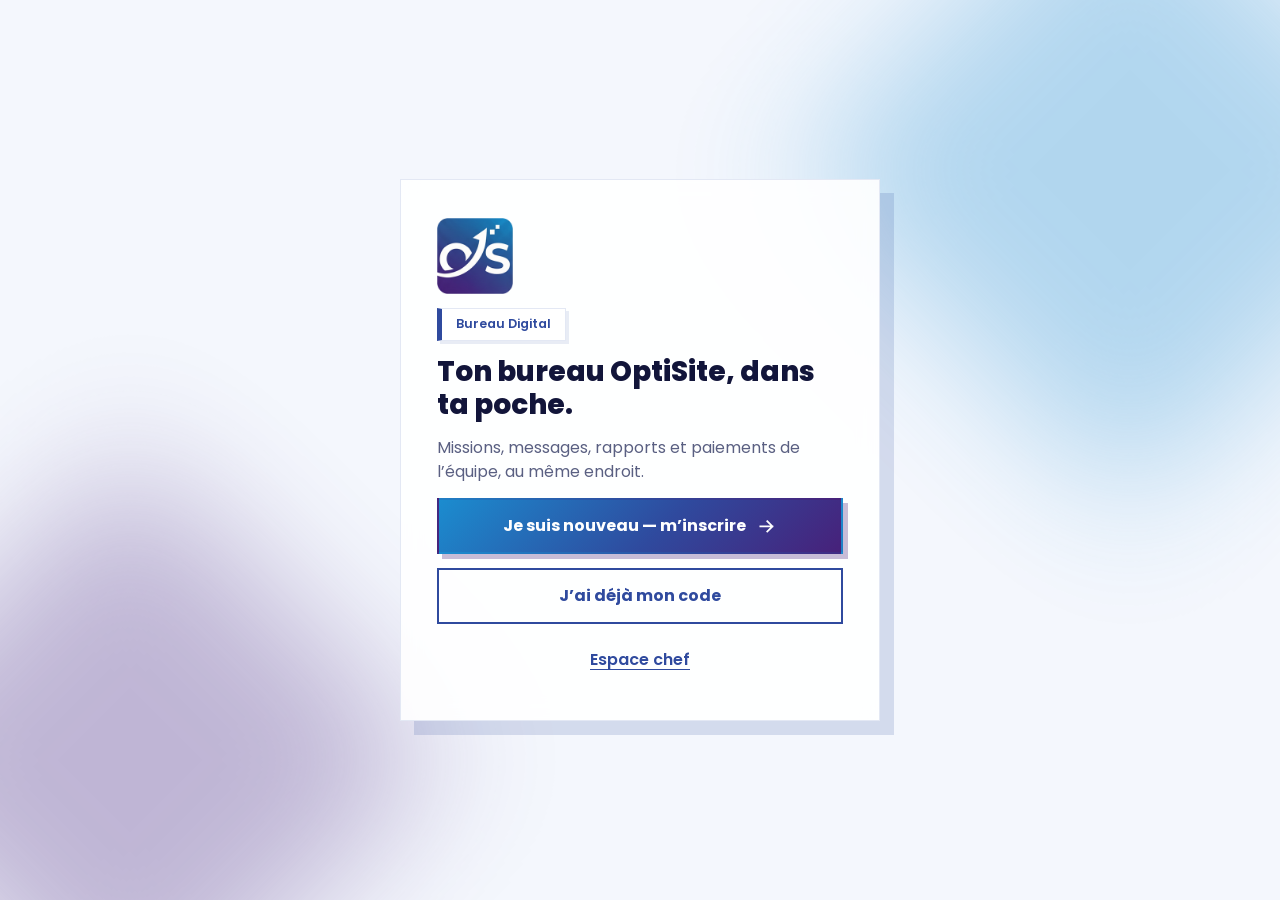
==== commit bbdc0c9c: "Update bureau.html" ====
--- a/bureau.html
+++ b/bureau.html
@@ -227,6 +227,60 @@
 @keyframes float{0%,100%{transform:rotate(45deg) translateY(0)}50%{transform:rotate(45deg) translateY(-14px)}}
 @keyframes rip{to{transform:translate(-50%,-50%) scale(26);opacity:0}}
 @media (prefers-reduced-motion:reduce){*,*::before,*::after{animation:none!important;transition:none!important}}
+
+/* ---------- Survol (souris) ---------- */
+@media (hover:hover){
+  .btn-primary:hover{transform:translate(-2px,-2px);box-shadow:7px 7px 0 rgba(71,33,122,.3)}
+  .btn-ok:hover{transform:translate(-2px,-2px);box-shadow:6px 6px 0 rgba(10,90,40,.3)}
+  .btn-no:hover{background:#fef2f2}
+  .btn-outline:hover{background-size:100% 100%;color:#fff}
+  .list-row:hover,.opt:hover{transform:translate(-2px,-2px);box-shadow:6px 6px 0 rgba(47,74,158,.14)}
+  .btn-primary:hover:active,.btn-ok:hover:active{transform:translate(4px,4px);box-shadow:1px 1px 0 rgba(71,33,122,.3)}
+  .link-btn:hover,.back:hover{color:var(--purple)}
+}
+
+/* ---------- Ordinateur et grands écrans ---------- */
+@media (min-width:860px){
+  #app{max-width:none;box-shadow:none}
+
+  /* écrans d'entrée : une carte centrée sur le fond coloré */
+  .auth{align-items:center;justify-content:center;padding:40px}
+  .auth-in{margin:auto;width:min(480px,100%);background:rgba(255,255,255,.9);-webkit-backdrop-filter:blur(10px);backdrop-filter:blur(10px);padding:38px 36px;border:1px solid var(--line);box-shadow:14px 14px 0 rgba(47,74,158,.16)}
+  .b1{width:480px;height:480px}.b2{width:440px;height:440px}
+  .cam{max-width:380px;margin-left:auto;margin-right:auto}
+
+  /* application : en-tête en haut, menu à gauche, contenu large */
+  #root.shell{display:grid;grid-template-columns:250px minmax(0,1fr);grid-template-rows:auto minmax(0,1fr)}
+  #root.shell .top{grid-column:1/-1;grid-row:1;padding:12px 28px}
+  #root.shell .nav{grid-column:1;grid-row:2;display:flex;flex-direction:column;justify-content:flex-start;gap:6px;padding:18px 14px;border-top:0;border-right:1px solid var(--line);box-shadow:none;overflow-y:auto}
+  #root.shell .main{grid-column:2;grid-row:2;padding:32px clamp(24px,4vw,56px) 48px}
+  #root.shell .main.chatmode{padding:24px clamp(24px,4vw,56px)}
+  .main>*{max-width:920px;margin-left:auto;margin-right:auto}
+  .main.chatmode>*{width:100%;background:#fff;border-left:1px solid var(--line);border-right:1px solid var(--line)}
+  .main.chatmode>.chat-head{border-top:1px solid var(--line)}
+  .main.chatmode>.composer{border-bottom:1px solid var(--line)}
+  .grid2{grid-template-columns:repeat(4,1fr)}
+
+  /* menu latéral */
+  .nav button{height:auto;flex-direction:row;justify-content:flex-start;gap:14px;padding:13px 16px;font-size:.95rem;text-align:left}
+  .nav button svg{width:1.35em;height:1.35em}
+  .nav button:hover{background:var(--bg)}
+  .nav button.on{background:var(--bg)}
+  .nav button.on svg{transform:none}
+  .nav button.on::before{top:0;bottom:0;left:0;right:auto;width:4px;height:auto;animation:none}
+  .nav button[data-act="plus"]{order:-1;margin-bottom:12px;padding:0}
+  .nav button[data-act="plus"]:hover{background:none}
+  .plus-btn{width:100%;height:52px;margin:0;display:flex;align-items:center;justify-content:center;gap:10px}
+  .plus-btn::after{content:"Nouvelle action";font-size:.92rem;font-weight:700}
+  .bn{position:static;margin-left:auto;animation:none}
+
+  /* fenêtre centrée au lieu du panneau du bas */
+  .sheet{left:50%;right:auto;bottom:auto;top:50%;width:min(520px,92%);max-height:88%;padding:24px;transform:translate(-50%,-46%);opacity:0;pointer-events:none;transition:transform .3s cubic-bezier(.2,.7,.2,1),opacity .25s;box-shadow:14px 14px 0 rgba(18,21,58,.25)}
+  .sheet.open{transform:translate(-50%,-50%);opacity:1;pointer-events:auto}
+
+  /* notifications en haut à droite */
+  #toasts{left:auto;right:24px;top:84px;width:min(380px,calc(100% - 48px))}
+}
 </style>
 </head>
 <body>
@@ -550,6 +604,7 @@
 const NAV_CHEF=[{k:'dash',l:'Tableau',i:'grid'},{k:'team',l:'Équipe',i:'team'},{k:'plus'},{k:'inbox',l:'Messages',i:'chat'},{k:'reports',l:'Rapports',i:'file'}];
 
 function renderApp(){
+  $('#root').classList.add('shell');
   $('#root').innerHTML='<div class="top"><img src="icon-192.png" alt=""><b>Bureau Digital</b><span class="chip">'+(isChef()?'CHEF':'ÉQUIPE')+'</span>'
     +(isChef()?'<button class="icon-btn" data-act="logout" aria-label="Quitter">'+ic('out')+'</button>':'')+'</div>'
     +'<main class="main" id="main"></main><nav class="nav" id="nav"></nav>'
@@ -758,6 +813,7 @@
 function renderScreen(){
   const r=$('#root');
   if(S.screen==='app'){renderApp();return}
+  r.classList.remove('shell');
   const map={welcome:vWelcome,register:vRegister,pending:vPending,login:()=>vLogin(false),chefLogin:()=>vLogin(true)};
   r.innerHTML=(map[S.screen]||vWelcome)();
   after(r,true);
